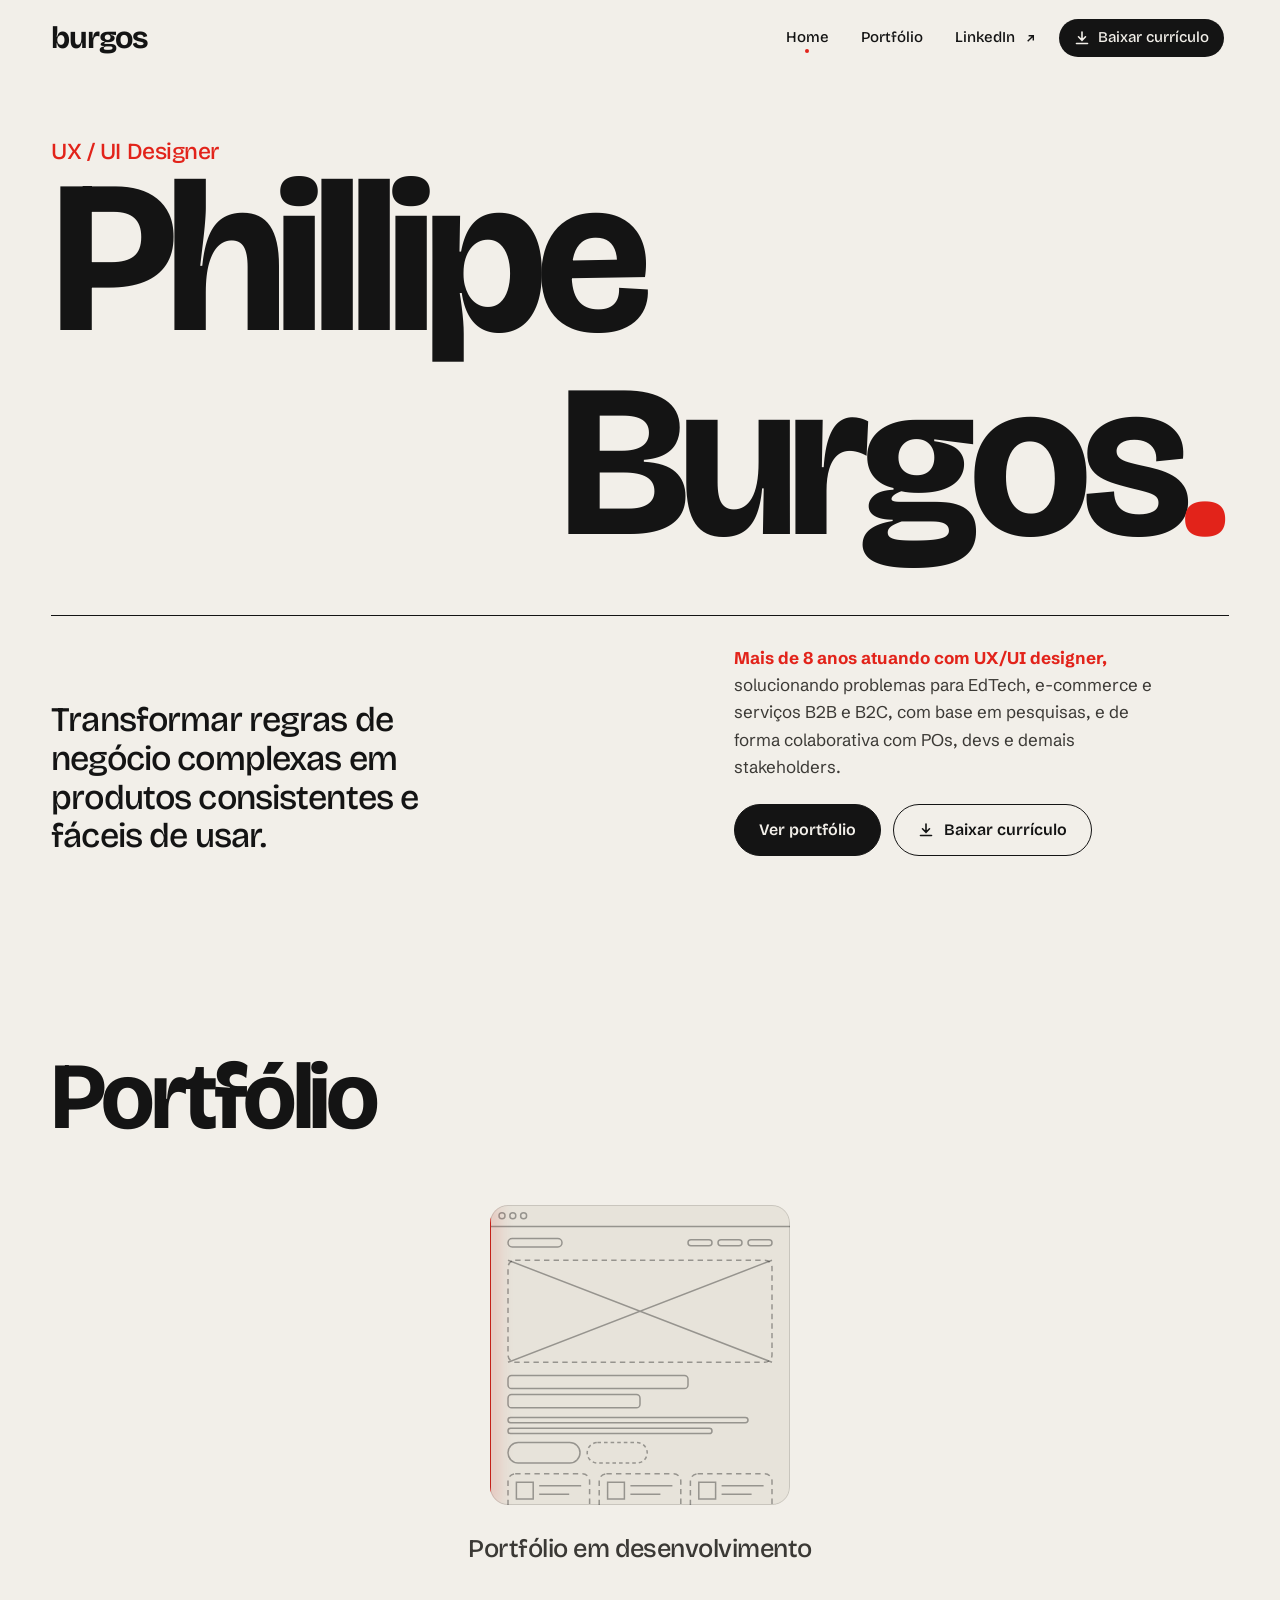
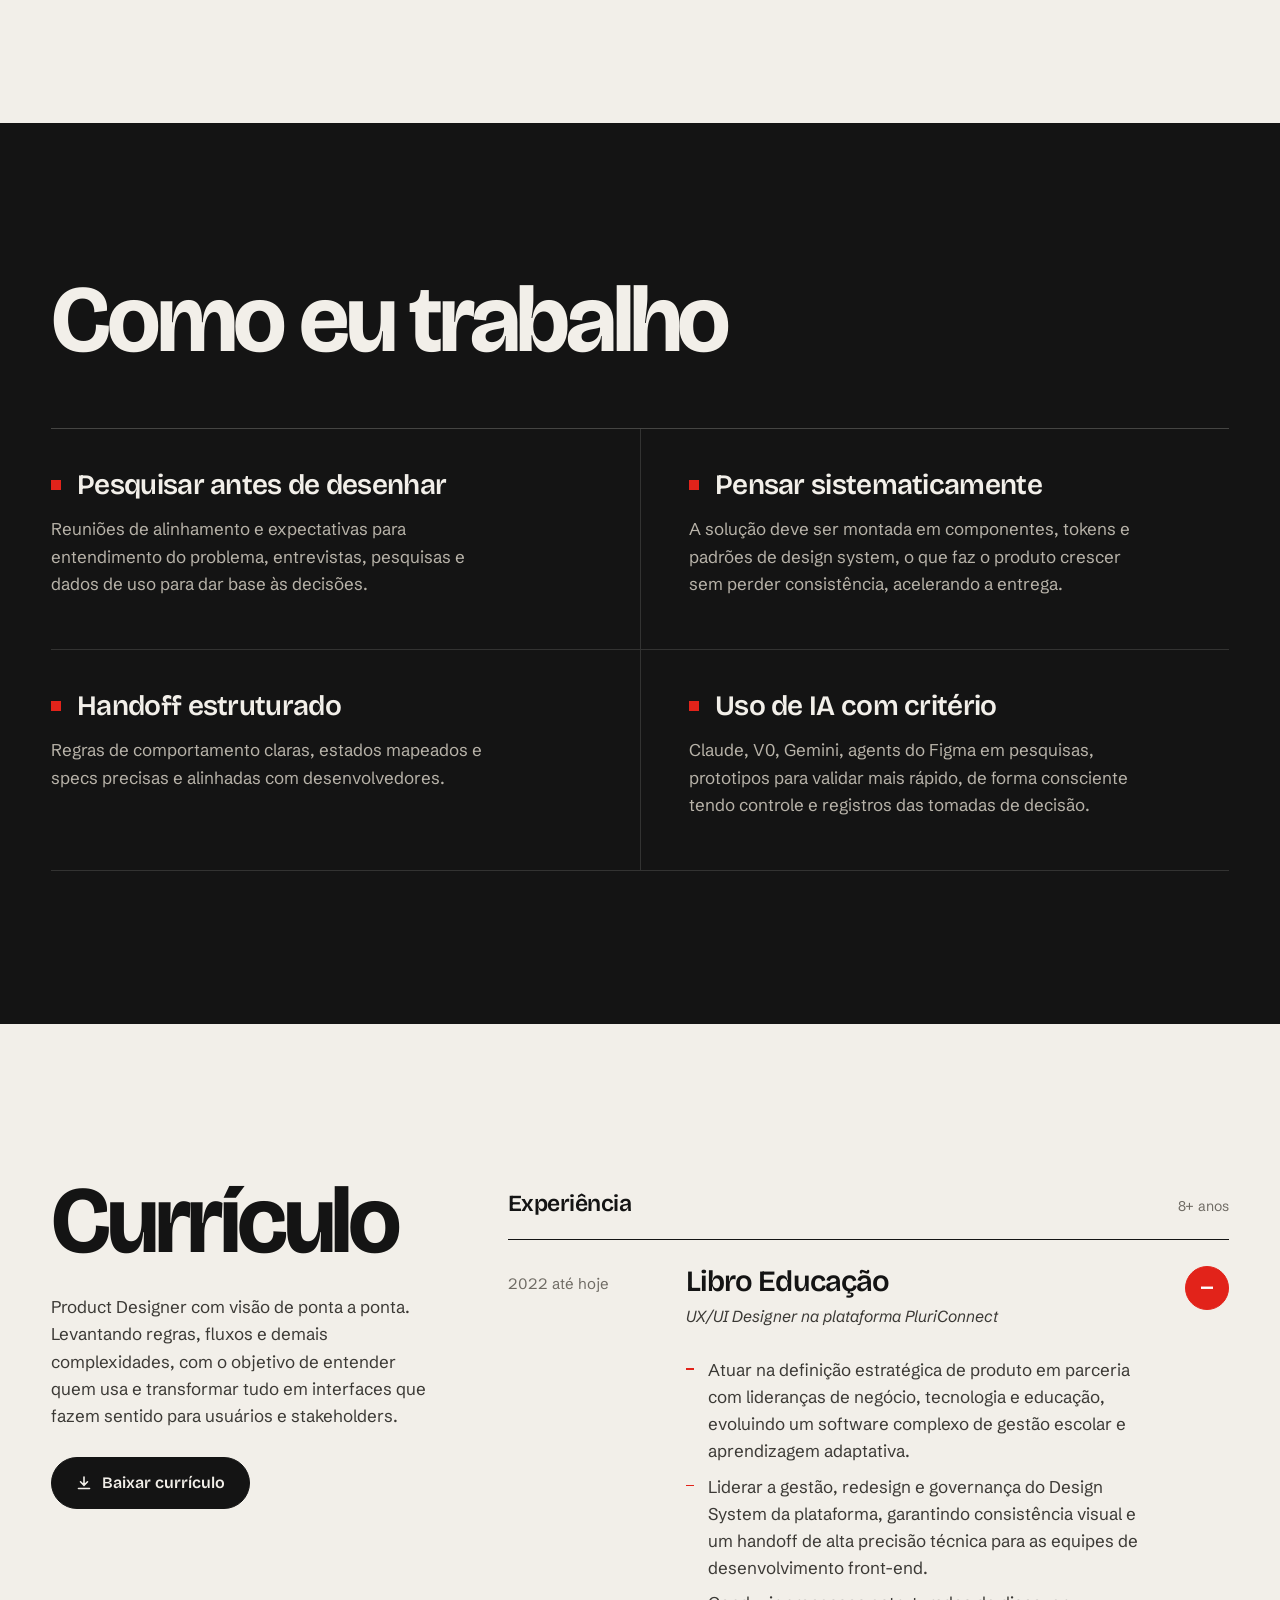
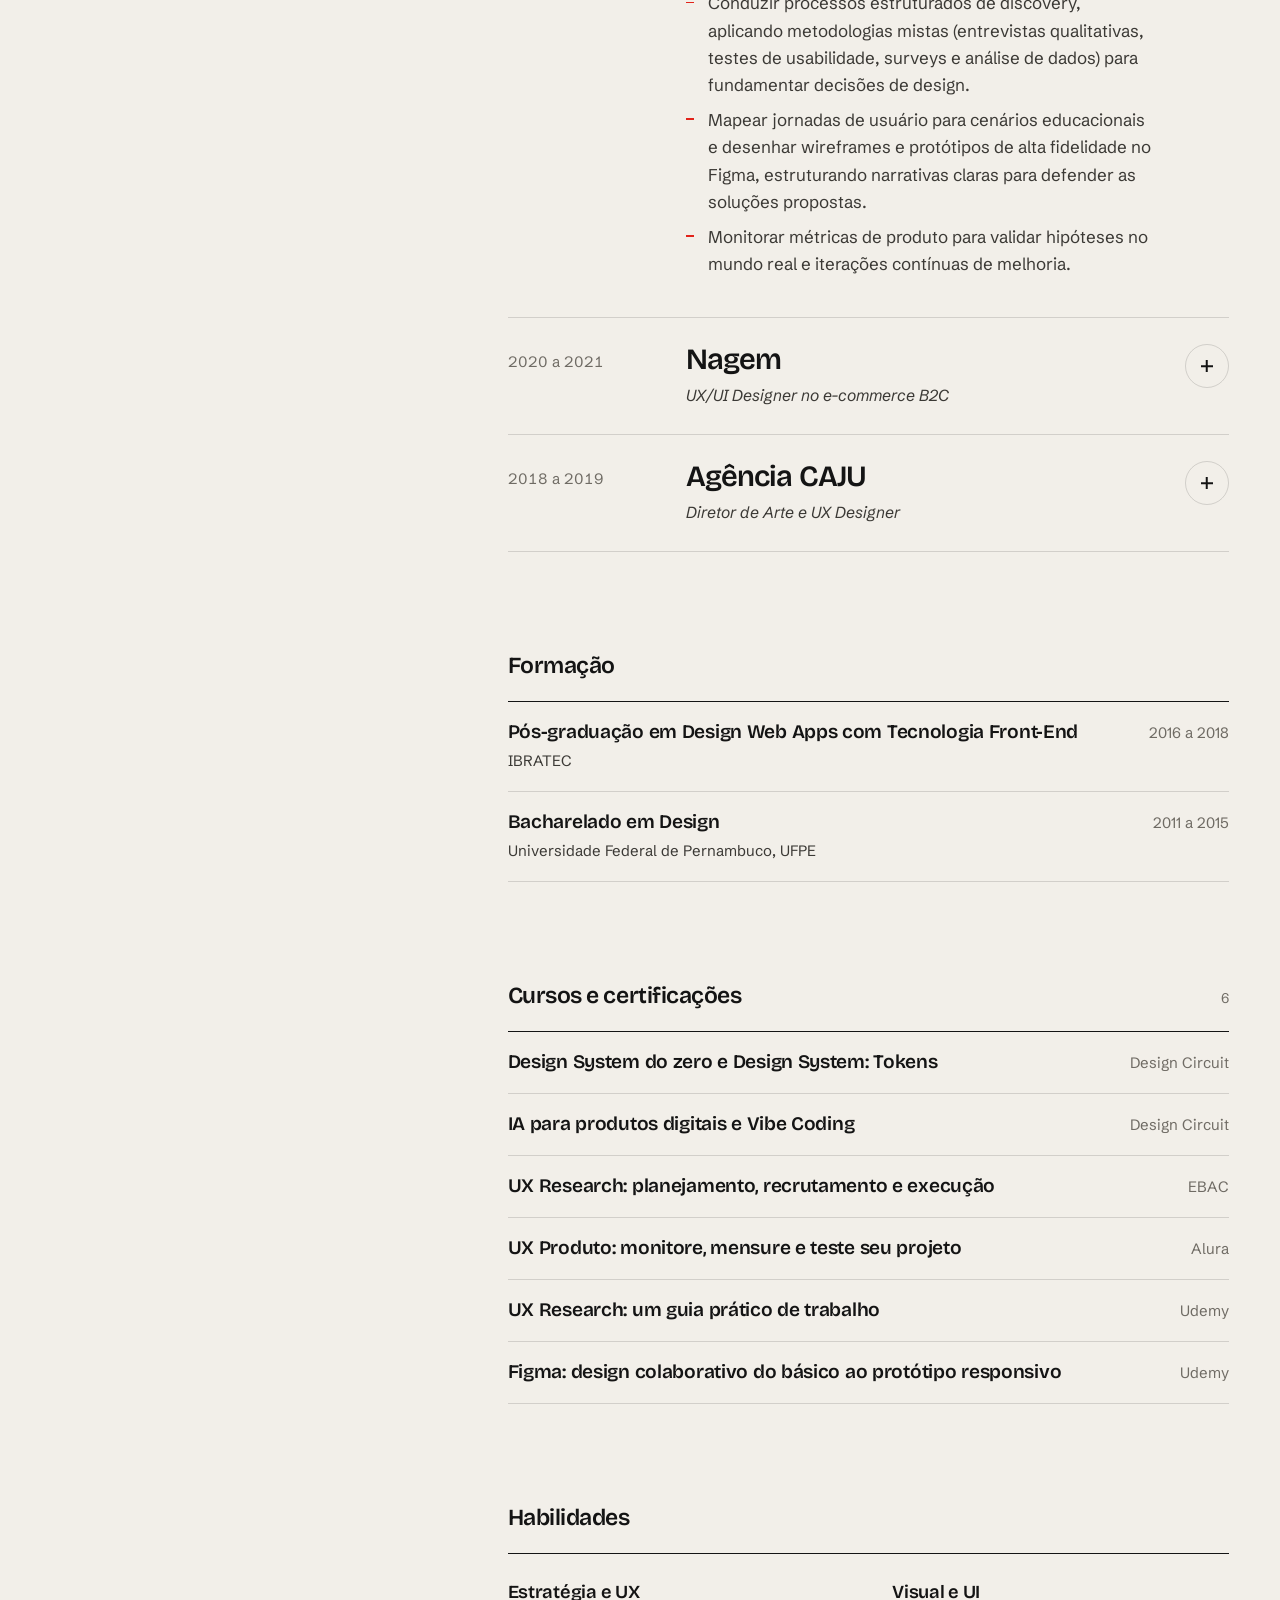
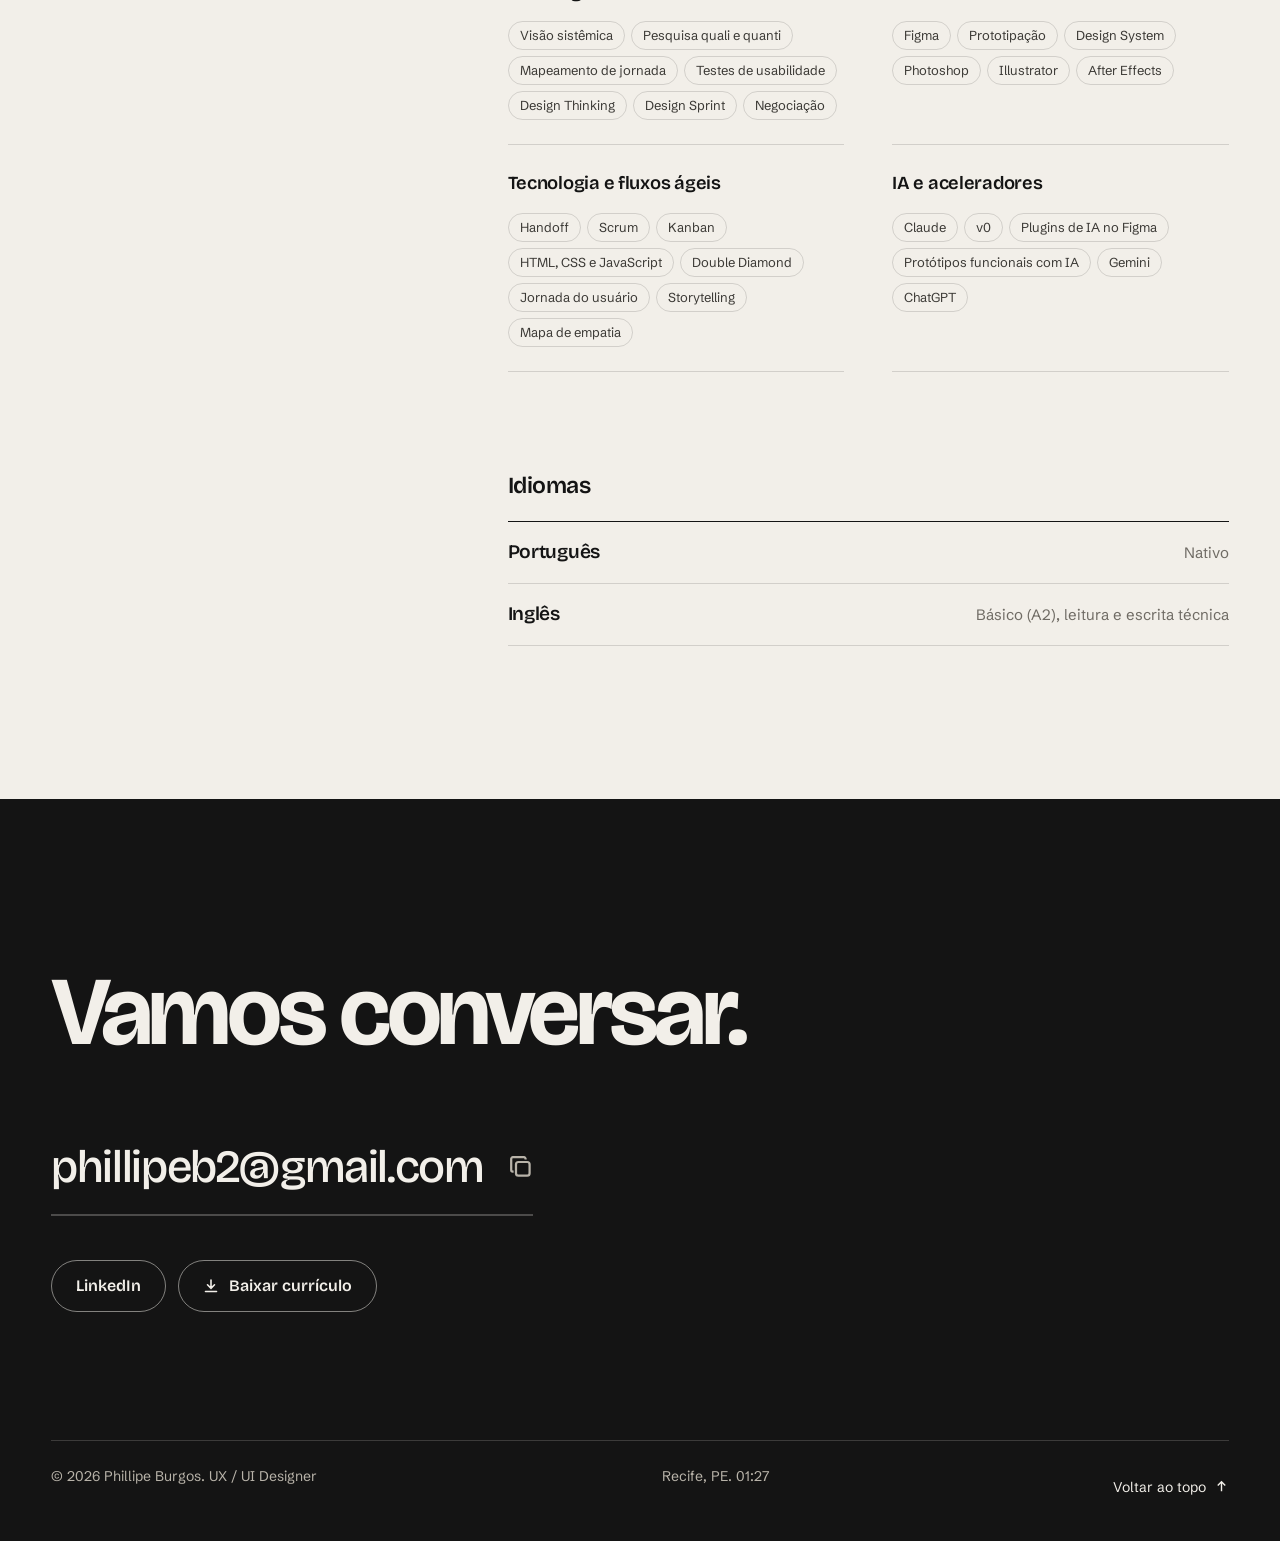
==== index.html @ 8f0089fe "Experiência profissional com os textos do currículo - Substitui os tópicos de Libro, Nagem e Agência" ====
<!doctype html>
<html lang="pt-BR">
<head>
<meta charset="utf-8">
<meta name="viewport" content="width=device-width, initial-scale=1, viewport-fit=cover">
<title>Phillipe Burgos | Product Designer</title>
<meta name="description" content="Phillipe Burgos, Product Designer em Recife. Mais de 8 anos criando produtos digitais para EdTech, e-commerce e serviços B2B e B2C.">
<link rel="canonical" href="https://www.phillipeburgos.com.br/">
<meta property="og:type" content="website">
<meta property="og:url" content="https://www.phillipeburgos.com.br/">
<meta property="og:title" content="Phillipe Burgos | Product Designer">
<meta property="og:description" content="Phillipe Burgos, Product Designer em Recife. Mais de 8 anos criando produtos digitais para EdTech, e-commerce e serviços B2B e B2C.">
<meta name="theme-color" content="#F2EFE9">
<link rel="icon" href="favicon.svg?v=2" type="image/svg+xml">
<link rel="preconnect" href="https://fonts.googleapis.com">
<link rel="preconnect" href="https://fonts.gstatic.com" crossorigin>
<link href="https://fonts.googleapis.com/css2?family=Bricolage+Grotesque:opsz,wght@12..96,200..800&family=Schibsted+Grotesk:ital,wght@0,400..900;1,400..900&display=swap" rel="stylesheet">
<script>(function(){var d=document.documentElement,s=0,t=setTimeout(function(){s=Date.now();d.classList.add("is-slow")},500);addEventListener("load",function(){clearTimeout(t);if(!s)return;setTimeout(function(){d.classList.add("is-ready");setTimeout(function(){d.classList.remove("is-slow","is-ready")},900)},Math.max(0,1200-(Date.now()-s)))})})()</script>
<script>try{if(sessionStorage.getItem("pt")){document.documentElement.classList.add("pt-in");sessionStorage.removeItem("pt")}}catch(e){}</script>
<script defer src="https://cloud.umami.is/script.js" data-website-id="17da07a0-1ce1-4844-8b0f-482c8715d6e3"></script>
<link rel="stylesheet" href="css/style.css?v=32">
</head>
<body>
<div class="loader" aria-hidden="true"><span class="loader-word"><span style="--i:0">b</span><span style="--i:1">u</span><span style="--i:2">r</span><span style="--i:3">g</span><span style="--i:4">o</span><span style="--i:5">s</span></span></div>
<a class="skip" href="#conteudo">Pular para o conteúdo</a>
<div class="progress" aria-hidden="true"></div>
<div class="cursor" aria-hidden="true"></div>
<div class="curtain" aria-hidden="true"></div>
<header class="nav">
  <div class="wrap nav-inner">
    <a class="brand" href="#home" aria-label="Phillipe Burgos, ir para o início">burgos</a>
    <nav class="menu" aria-label="Principal">
      <a href="#home" data-section="home" class="is-active"><span class="roll"><span data-text="Home">Home</span></span><span class="dot"></span></a>
      <a href="#portfolio" data-section="portfolio"><span class="roll"><span data-text="Portfólio">Portfólio</span></span><span class="dot"></span></a>
      <a href="https://www.linkedin.com/in/phillipeburgos" target="_blank" rel="noopener"><span class="roll"><span data-text="LinkedIn">LinkedIn</span></span><svg class="ico" viewBox="0 0 16 16" fill="none" stroke="currentColor" stroke-width="1.5" aria-hidden="true"><path d="M5 11 11 5M6 5h5v5"/></svg></a>
      <a href="curriculo-phillipe-burgos.pdf" class="cv js-cv" download><svg class="dl-ico" viewBox="0 0 16 16" fill="none" stroke="currentColor" stroke-width="1.6" stroke-linecap="round" aria-hidden="true"><g class="arrow"><path d="M8 2v8M4.5 6.8 8 10.3l3.5-3.5"/></g><path class="tray" d="M2.5 13.5h11"/></svg><span class="roll"><span data-text="Baixar currículo">Baixar currículo</span></span></a>
    </nav>
    <button class="menu-toggle" type="button" aria-expanded="false" aria-controls="sheet" aria-label="Abrir menu"><span class="bars" aria-hidden="true"></span></button>
  </div>
</header>
<div class="sheet" id="sheet" aria-hidden="true">
  <nav aria-label="Menu">
    <a href="#home" style="--i:0">Home</a>
    <a href="#portfolio" style="--i:1">Portfólio</a>
    <a href="curriculo-phillipe-burgos.pdf" class="js-cv" download style="--i:2">Baixar currículo<svg class="ico" viewBox="0 0 16 16" fill="none" stroke="currentColor" stroke-width="1.4" aria-hidden="true"><path d="M8 2v9M4.5 7.5 8 11l3.5-3.5M2.5 14h11"/></svg></a>
    <a href="https://www.linkedin.com/in/phillipeburgos" target="_blank" rel="noopener" style="--i:3">LinkedIn<svg class="ico" viewBox="0 0 16 16" fill="none" stroke="currentColor" stroke-width="1.4" aria-hidden="true"><path d="M5 11 11 5M6 5h5v5"/></svg></a>
    <a class="sheet-mail" href="mailto:phillipeb2@gmail.com" style="--i:4">phillipeb2@gmail.com<svg class="ico" viewBox="0 0 16 16" fill="none" stroke="currentColor" stroke-width="1.4" aria-hidden="true"><rect x="2" y="3.5" width="12" height="9" rx="1.5"/><path d="m2.5 4.5 5.5 4.5 5.5-4.5"/></svg></a>
  </nav>
</div><main id="conteudo">
  <section class="hero wrap" id="home">

    <p class="hero-role"><span>UX / UI Designer</span></p>
    <h1 class="hero-name" aria-label="Phillipe Burgos">
      <span class="line" aria-hidden="true"><span class="ch" style="--i:0">P</span><span class="ch" style="--i:1">h</span><span class="ch" style="--i:2">i</span><span class="ch" style="--i:3">l</span><span class="ch" style="--i:4">l</span><span class="ch" style="--i:5">i</span><span class="ch" style="--i:6">p</span><span class="ch" style="--i:7">e</span></span>
      <span class="line" aria-hidden="true"><span class="ch" style="--i:8">B</span><span class="ch" style="--i:9">u</span><span class="ch" style="--i:10">r</span><span class="ch" style="--i:11">g</span><span class="ch" style="--i:12">o</span><span class="ch" style="--i:13">s</span><span class="ch stop" style="--i:14">.</span></span>
    </h1>

    <div class="hero-grid">
      <p class="statement">Transformar regras de negócio complexas em produtos consistentes e fáceis de usar.</p>
      <div class="hero-aside">
        <p><mark class="hl">Mais de 8 anos atuando com UX/UI designer,</mark> solucionando problemas para EdTech, e-commerce e serviços B2B e B2C, com base em pesquisas,  e de forma colaborativa com POs, devs e demais stakeholders.</p>
        <div class="actions">
          <a class="btn btn-primary" href="#portfolio">Ver portfólio</a>
          <a class="btn btn-ghost js-cv" href="curriculo-phillipe-burgos.pdf" download>
            <svg class="dl-ico" viewBox="0 0 16 16" fill="none" stroke="currentColor" stroke-width="1.6" stroke-linecap="round"><g class="arrow"><path d="M8 2v8M4.5 6.8 8 10.3l3.5-3.5"/></g><path class="tray" d="M2.5 13.5h11"/></svg>
            Baixar currículo
          </a>
        </div>
      </div>
    </div>
  </section>

  <section class="section" id="portfolio">
    <div class="wrap">
      <div class="sec-head">
        <h2 class="sec-title">Portfólio<sup hidden>(04)</sup></h2>
      </div>
      <div class="wip">
        <div class="wip-art" aria-hidden="true">
          <svg class="wip-layer" viewBox="0 0 500 500" fill="none" stroke="#141414" stroke-opacity=".38" stroke-width="2.5">
            <rect width="500" height="500" fill="#E7E3DA" stroke="none"/>
            <path d="M0 36h500"/><circle cx="20" cy="18" r="5"/><circle cx="38" cy="18" r="5"/><circle cx="56" cy="18" r="5"/>
            <rect x="30" y="56" width="90" height="14" rx="7"/><rect x="330" y="58" width="40" height="10" rx="5"/><rect x="380" y="58" width="40" height="10" rx="5"/><rect x="430" y="58" width="40" height="10" rx="5"/>
            <rect x="30" y="92" width="440" height="170" rx="12" stroke-dasharray="9 7"/><path d="M30 92l440 170M470 92 30 262"/>
            <rect x="30" y="284" width="300" height="22" rx="6"/><rect x="30" y="316" width="220" height="22" rx="6"/>
            <rect x="30" y="354" width="400" height="9" rx="4.5"/><rect x="30" y="372" width="340" height="9" rx="4.5"/>
            <rect x="30" y="396" width="120" height="34" rx="17"/><rect x="162" y="396" width="100" height="34" rx="17" stroke-dasharray="6 5"/>
            <g stroke-dasharray="9 7"><rect x="30" y="448" width="136" height="80" rx="12"/><rect x="182" y="448" width="136" height="80" rx="12"/><rect x="334" y="448" width="136" height="80" rx="12"/></g>
            <path d="M44 462h28v28H44zM196 462h28v28h-28zM348 462h28v28h-28zM82 468h70M82 482h50M234 468h70M234 482h50M386 468h70M386 482h50"/>
          </svg>
          <div class="wip-hifi">
            <svg class="wip-layer" viewBox="0 0 500 500">
              <rect width="500" height="500" fill="#F2EFE9"/>
              <rect width="500" height="36" fill="#141414"/><circle cx="20" cy="18" r="5" fill="#E2231A"/><circle cx="38" cy="18" r="5" fill="#6F6B64"/><circle cx="56" cy="18" r="5" fill="#6F6B64"/>
              <rect x="30" y="56" width="90" height="14" rx="7" fill="#141414"/><rect x="330" y="58" width="40" height="10" rx="5" fill="#6F6B64" opacity=".5"/><rect x="380" y="58" width="40" height="10" rx="5" fill="#6F6B64" opacity=".5"/><rect x="430" y="58" width="40" height="10" rx="5" fill="#E2231A"/>
              <rect x="30" y="92" width="440" height="170" rx="12" fill="#E2231A"/><circle cx="400" cy="142" r="24" fill="#F2EFE9" opacity=".9"/><path d="M30 238l85-70 60 48 58-42 237 96v2a12 12 0 0 1-12 12H42a12 12 0 0 1-12-12z" fill="#141414" opacity=".3"/>
              <rect x="30" y="284" width="300" height="22" rx="6" fill="#141414"/><rect x="30" y="316" width="220" height="22" rx="6" fill="#141414"/>
              <rect x="30" y="354" width="400" height="9" rx="4.5" fill="#6F6B64" opacity=".45"/><rect x="30" y="372" width="340" height="9" rx="4.5" fill="#6F6B64" opacity=".45"/>
              <rect x="30" y="396" width="120" height="34" rx="17" fill="#141414"/><rect x="163.25" y="397.25" width="97.5" height="31.5" rx="15.75" fill="none" stroke="#141414" stroke-width="2.5"/>
              <g fill="#E7E3DA"><rect x="30" y="448" width="136" height="80" rx="12"/><rect x="182" y="448" width="136" height="80" rx="12"/><rect x="334" y="448" width="136" height="80" rx="12"/></g>
              <rect x="44" y="462" width="28" height="28" rx="8" fill="#E2231A"/><rect x="196" y="462" width="28" height="28" rx="14" fill="#141414"/><rect x="348" y="462" width="28" height="28" rx="8" fill="#6F6B64"/>
              <g fill="#3B3935"><rect x="82" y="465" width="70" height="6" rx="3"/><rect x="234" y="465" width="70" height="6" rx="3"/><rect x="386" y="465" width="70" height="6" rx="3"/></g>
              <g fill="#6F6B64" opacity=".45"><rect x="82" y="479" width="50" height="6" rx="3"/><rect x="234" y="479" width="50" height="6" rx="3"/><rect x="386" y="479" width="50" height="6" rx="3"/></g>
            </svg>
          </div>
          <span class="wip-scan"></span>
        </div>
        <p class="wip-text">Portfólio em desenvolvimento</p>
      </div>
      <ul class="projects" id="projects" hidden>
        <li class="project">
          <a href="projetos/design-system-pluriconnect.html">
            <span class="p-thumb" aria-hidden="true"><img src="assets/img/projetos/design-system-pluriconnect/capa.jpg" alt="" loading="lazy" decoding="async"></span>
            <span class="p-bg" aria-hidden="true"><img src="assets/img/projetos/design-system-pluriconnect/capa.jpg" alt="" loading="lazy" decoding="async"></span>
            <span class="p-client">Libro Educação</span>
            <span class="p-main"><span class="p-title">Design System PluriConnect</span><span class="p-desc">Redesign e governança do sistema que dá consistência visual e técnica a toda a plataforma.</span></span>
            <span class="p-meta"><span class="p-tags"><span class="tag">Design System</span><span class="tag">Tokens</span><span class="tag">Handoff</span></span></span>
            <span class="p-go" aria-hidden="true"><svg class="ico" viewBox="0 0 16 16" fill="none" stroke="currentColor" stroke-width="1.5" aria-hidden="true"><path d="M3 8h10M9 4l4 4-4 4"/></svg></span>
          </a>
        </li>
        <li class="project">
          <a href="projetos/gestao-escolar-pluriconnect.html">
            <span class="p-thumb" aria-hidden="true"><img src="assets/img/projetos/gestao-escolar-pluriconnect/capa.svg" alt="" loading="lazy" decoding="async"></span>
            <span class="p-bg" aria-hidden="true"><img src="assets/img/projetos/gestao-escolar-pluriconnect/capa.svg" alt="" loading="lazy" decoding="async"></span>
            <span class="p-client">Libro Educação</span>
            <span class="p-main"><span class="p-title">Gestão escolar PluriConnect</span><span class="p-desc">Regras de gestão escolar e aprendizagem adaptativa traduzidas em jornadas simples para gestores e professores.</span></span>
            <span class="p-meta"><span class="p-tags"><span class="tag">Discovery</span><span class="tag">B2B</span><span class="tag">Jornadas</span></span></span>
            <span class="p-go" aria-hidden="true"><svg class="ico" viewBox="0 0 16 16" fill="none" stroke="currentColor" stroke-width="1.5" aria-hidden="true"><path d="M3 8h10M9 4l4 4-4 4"/></svg></span>
          </a>
        </li>
        <li class="project">
          <a href="projetos/maratona-enem.html">
            <span class="p-thumb" aria-hidden="true"><img src="assets/img/projetos/maratona-enem/capa.svg" alt="" loading="lazy" decoding="async"></span>
            <span class="p-bg" aria-hidden="true"><img src="assets/img/projetos/maratona-enem/capa.svg" alt="" loading="lazy" decoding="async"></span>
            <span class="p-client">Libro Educação</span>
            <span class="p-main"><span class="p-title">Maratona ENEM</span><span class="p-desc">Experiência de estudo e avaliação para estudantes que estão se preparando para o ENEM.</span></span>
            <span class="p-meta"><span class="p-tags"><span class="tag">EdTech</span><span class="tag">Mobile</span><span class="tag">Testes de usabilidade</span></span></span>
            <span class="p-go" aria-hidden="true"><svg class="ico" viewBox="0 0 16 16" fill="none" stroke="currentColor" stroke-width="1.5" aria-hidden="true"><path d="M3 8h10M9 4l4 4-4 4"/></svg></span>
          </a>
        </li>
        <li class="project">
          <a href="projetos/ecommerce-nagem.html">
            <span class="p-thumb" aria-hidden="true"><img src="assets/img/projetos/ecommerce-nagem/capa.svg" alt="" loading="lazy" decoding="async"></span>
            <span class="p-bg" aria-hidden="true"><img src="assets/img/projetos/ecommerce-nagem/capa.svg" alt="" loading="lazy" decoding="async"></span>
            <span class="p-client">Nagem</span>
            <span class="p-main"><span class="p-title">E-commerce Nagem</span><span class="p-desc">Jornada de compra B2C redesenhada com foco em conversão, do catálogo ao checkout.</span></span>
            <span class="p-meta"><span class="p-tags"><span class="tag">E-commerce</span><span class="tag">Conversão</span><span class="tag">Componentes</span></span></span>
            <span class="p-go" aria-hidden="true"><svg class="ico" viewBox="0 0 16 16" fill="none" stroke="currentColor" stroke-width="1.5" aria-hidden="true"><path d="M3 8h10M9 4l4 4-4 4"/></svg></span>
          </a>
        </li>
      </ul>
    </div>
  </section>

  <section class="section on-dark" id="como-trabalho">
    <div class="wrap">
      <div class="sec-head">
        <h2 class="sec-title">Como eu trabalho</h2>
      </div>
      <div class="principles">
        <article class="principle">
          <h3>Pesquisar antes de desenhar</h3>
          <p>Reuniões de alinhamento e expectativas para entendimento do problema, entrevistas, pesquisas e dados de uso para dar base às decisões.</p>
        </article>
        <article class="principle">
          <h3>Pensar sistematicamente</h3>
          <p> A solução deve ser montada em componentes, tokens e padrões de design system, o que faz o produto crescer sem perder consistência, acelerando a entrega.</p>
        </article>
        <article class="principle">
          <h3>Handoff estruturado</h3>
          <p>Regras de comportamento claras, estados mapeados e specs precisas e alinhadas com desenvolvedores.</p>
        </article>
        <article class="principle">
          <h3>Uso de IA com critério</h3>
          <p> Claude, V0, Gemini, agents do Figma em pesquisas, prototipos para validar mais rápido, de forma consciente tendo controle e registros das tomadas de decisão.</p>
        </article>
      </div>
    </div>
  </section>

  <section class="section" id="curriculo">
    <div class="wrap cv">
      <aside class="cv-side">
        <h2 class="sec-title">Currículo</h2>
        <p>Product Designer com visão de ponta a ponta. Levantando regras, fluxos e demais complexidades, com o objetivo de entender quem usa e transformar tudo em interfaces que fazem sentido para usuários e stakeholders.</p>
        <a class="btn btn-primary js-cv" href="curriculo-phillipe-burgos.pdf" download>
          <svg class="dl-ico" viewBox="0 0 16 16" fill="none" stroke="currentColor" stroke-width="1.6" stroke-linecap="round"><g class="arrow"><path d="M8 2v8M4.5 6.8 8 10.3l3.5-3.5"/></g><path class="tray" d="M2.5 13.5h11"/></svg>
          Baixar currículo
        </a>
      </aside>

      <div class="cv-main">
        <div class="block">
          <h3 class="block-title">Experiência <small>8+ anos</small></h3>

          <div class="job is-open">
            <button class="job-head" aria-expanded="true" aria-controls="job-1">
              <span class="job-when">2022 até hoje</span>
              <span><span class="job-co">Libro Educação</span><span class="job-role">UX/UI Designer na plataforma PluriConnect</span></span>
              <span class="plus" aria-hidden="true"></span>
            </button>
            <div class="job-body" id="job-1"><div><div class="job-inner">
              <ul>
                <li>Atuar na definição estratégica de produto em parceria com lideranças de negócio, tecnologia e educação, evoluindo um software complexo de gestão escolar e aprendizagem adaptativa.</li>
                <li>Liderar a gestão, redesign e governança do Design System da plataforma, garantindo consistência visual e um handoff de alta precisão técnica para as equipes de desenvolvimento front-end.</li>
                <li>Conduzir processos estruturados de discovery, aplicando metodologias mistas (entrevistas qualitativas, testes de usabilidade, surveys e análise de dados) para fundamentar decisões de design.</li>
                <li>Mapear jornadas de usuário para cenários educacionais e desenhar wireframes e protótipos de alta fidelidade no Figma, estruturando narrativas claras para defender as soluções propostas.</li>
                <li>Monitorar métricas de produto para validar hipóteses no mundo real e iterações contínuas de melhoria.</li>
              </ul>
            </div></div></div>
          </div>

          <div class="job">
            <button class="job-head" aria-expanded="false" aria-controls="job-2">
              <span class="job-when">2020 a 2021</span>
              <span><span class="job-co">Nagem</span><span class="job-role">UX/UI Designer no e-commerce B2C</span></span>
              <span class="plus" aria-hidden="true"></span>
            </button>
            <div class="job-body" id="job-2"><div><div class="job-inner">
              <ul>
                <li>Projetar jornadas de compra focadas em conversão e interfaces para sistemas internos, equilibrando as necessidades dos usuários B2C com os objetivos de vendas e marketing.</li>
                <li>Desenvolver e documentar a biblioteca de componentes do Design System, estabelecendo padrões para a identidade digital e escalabilidade técnica da marca.</li>
                <li>Conduzir análises competitivas (benchmarking) e dinâmicas de ideação em sprints ágeis, facilitando o alinhamento de propostas de valor junto à diretoria e fornecedores.</li>
              </ul>
            </div></div></div>
          </div>

          <div class="job">
            <button class="job-head" aria-expanded="false" aria-controls="job-3">
              <span class="job-when">2018 a 2019</span>
              <span><span class="job-co">Agência CAJU</span><span class="job-role">Diretor de Arte e UX Designer</span></span>
              <span class="plus" aria-hidden="true"></span>
            </button>
            <div class="job-body" id="job-3"><div><div class="job-inner">
              <ul>
                <li>Desenvolver sites e aplicativos mobile focados na conversão e retenção para múltiplos clientes de segmentos variados.</li>
                <li>Criar peças digitais e produzir animações em motion graphics para campanhas de mídia paga e conteúdo em redes sociais.</li>
              </ul>
            </div></div></div>
          </div>
        </div>

        <div class="block">
          <h3 class="block-title">Formação</h3>
          <ul class="rows">
            <li><strong>Pós-graduação em Design Web Apps com Tecnologia Front-End</strong><span>2016 a 2018</span><em>IBRATEC</em></li>
            <li><strong>Bacharelado em Design</strong><span>2011 a 2015</span><em>Universidade Federal de Pernambuco, UFPE</em></li>
          </ul>
        </div>

        <div class="block">
          <h3 class="block-title">Cursos e certificações <small>6</small></h3>
          <ul class="rows">
            <li><strong>Design System do zero e Design System: Tokens</strong><span>Design Circuit</span></li>
            <li><strong>IA para produtos digitais e Vibe Coding</strong><span>Design Circuit</span></li>
            <li><strong>UX Research: planejamento, recrutamento e execução</strong><span>EBAC</span></li>
            <li><strong>UX Produto: monitore, mensure e teste seu projeto</strong><span>Alura</span></li>
            <li><strong>UX Research: um guia prático de trabalho</strong><span>Udemy</span></li>
            <li><strong>Figma: design colaborativo do básico ao protótipo responsivo</strong><span>Udemy</span></li>
          </ul>
        </div>

        <div class="block">
          <h3 class="block-title">Habilidades</h3>
          <div class="skills">
            <div class="skill"><h4>Estratégia e UX</h4><ul>
              <li class="tag">Visão sistêmica</li><li class="tag">Pesquisa quali e quanti</li><li class="tag">Mapeamento de jornada</li><li class="tag">Testes de usabilidade</li><li class="tag">Design Thinking</li><li class="tag">Design Sprint</li><li class="tag">Negociação</li></ul></div>
            <div class="skill"><h4>Visual e UI</h4><ul>
              <li class="tag">Figma</li><li class="tag">Prototipação</li><li class="tag">Design System</li><li class="tag">Photoshop</li><li class="tag">Illustrator</li><li class="tag">After Effects</li></ul></div>
            <div class="skill"><h4>Tecnologia e fluxos ágeis</h4><ul>
              <li class="tag">Handoff</li><li class="tag">Scrum</li><li class="tag">Kanban</li><li class="tag">HTML, CSS e JavaScript</li><li class="tag">Double Diamond</li><li class="tag">Jornada do usuário</li><li class="tag">Storytelling</li><li class="tag">Mapa de empatia</li></ul></div>
            <div class="skill"><h4>IA e aceleradores</h4><ul>
              <li class="tag">Claude</li><li class="tag">v0</li><li class="tag">Plugins de IA no Figma</li><li class="tag">Protótipos funcionais com IA</li><li class="tag">Gemini</li><li class="tag">ChatGPT</li></ul></div>
          </div>
        </div>

        <div class="block">
          <h3 class="block-title">Idiomas</h3>
          <ul class="rows">
            <li><strong>Português</strong><span>Nativo</span></li>
            <li><strong>Inglês</strong><span>Básico (A2), leitura e escrita técnica</span></li>
          </ul>
        </div>
      </div>
    </div>
  </section>

</main>

<footer class="contact on-dark" id="contato">
  <div class="wrap">
    <h2>Vamos conversar.</h2>
    <button class="mail" type="button" data-email="phillipeb2@gmail.com" aria-label="Copiar e-mail phillipeb2@gmail.com">
      <span class="mail-text">phillipeb2@gmail.com</span>
      <span class="mail-state" aria-hidden="true">
        <svg class="ico" viewBox="0 0 16 16" fill="none" stroke="currentColor" stroke-width="1.4" aria-hidden="true"><rect x="5" y="5" width="8.5" height="8.5" rx="1.5"/><path d="M11 3.5V3a1 1 0 0 0-1-1H3a1 1 0 0 0-1 1v7a1 1 0 0 0 1 1h.5"/></svg>
      </span>
    </button>
    <div class="contact-links">
      <a class="btn btn-ghost" href="https://www.linkedin.com/in/phillipeburgos" target="_blank" rel="noopener">LinkedIn</a>
      <a class="btn btn-ghost js-cv" href="curriculo-phillipe-burgos.pdf" download><svg class="dl-ico" viewBox="0 0 16 16" fill="none" stroke="currentColor" stroke-width="1.6" stroke-linecap="round" aria-hidden="true"><g class="arrow"><path d="M8 2v8M4.5 6.8 8 10.3l3.5-3.5"/></g><path class="tray" d="M2.5 13.5h11"/></svg>Baixar currículo</a>
    </div>
    <div class="foot">
      <span>© <span class="year">2026</span> Phillipe Burgos. UX / UI Designer</span>
      <span>Recife, PE. <span class="clock"></span></span>
      <button type="button" class="to-top">Voltar ao topo <svg class="ico" viewBox="0 0 16 16" fill="none" stroke="currentColor" stroke-width="1.5" aria-hidden="true"><path d="M8 13V3M4 7l4-4 4 4"/></svg></button>
    </div>
  </div>
</footer>
<div class="toast" role="status" aria-live="polite"><i><svg viewBox="0 0 10 10" fill="none" stroke="#fff" stroke-width="1.8" aria-hidden="true"><path d="M2 5.2 4.2 7.3 8 3"/></svg></i><span>E-mail copiado</span></div><script src="js/main.js?v=11" defer></script>
<script src="js/home.js" defer></script>
</body>
</html>
---- css/style.css ----
/* =========================================================
   phillipeburgos.com.br
   1. Base e componentes compartilhados
   2. Home
   3. Páginas de projeto
   Cores e fontes ficam nas variáveis do :root, logo abaixo.
   ========================================================= */

/* ---------- 1. Base e componentes ---------- */
:root{
  --bg:#F2EFE9;--bg-2:#E7E3DA;--ink:#141414;--ink-2:#3B3935;--muted:#6F6B64;--line:rgba(20,20,20,.14);
  --red:#E2231A;--on-dark:#F2EFE9;--on-dark-2:#B8B3A9;
  --display:"Bricolage Grotesque","Helvetica Neue",Arial,sans-serif;
  --text:"Schibsted Grotesk","Helvetica Neue",Arial,sans-serif;
  --pad:clamp(20px,4vw,56px);--max:1440px;
  --radius:clamp(12px,1.4vw,20px); /* arredondamento padrão de todas as imagens */
  --ease:cubic-bezier(.22,1,.36,1);
  color-scheme:light;
}
*{box-sizing:border-box;margin:0;padding:0}
[hidden]{display:none!important}
html{scroll-behavior:smooth;scroll-padding-top:96px;-webkit-text-size-adjust:100%;text-size-adjust:100%}
body{background:var(--bg);color:var(--ink);font-family:var(--text);font-size:17px;line-height:1.6;-webkit-font-smoothing:antialiased;overflow-x:hidden;-webkit-tap-highlight-color:transparent}
::selection{background:var(--red);color:#fff}
a{color:inherit;text-decoration:none}
button{font:inherit;color:inherit;background:none;border:0;cursor:pointer;text-align:left}
ul,ol{list-style:none}
img,svg{display:block;max-width:100%}
img{border-radius:var(--radius)}
.p-thumb img,.p-bg img,.case-cover img,.gallery img,.pn-bg img{width:100%;height:100%;object-fit:cover}
:focus-visible{outline:2px solid var(--red);outline-offset:4px;border-radius:6px}
.wrap{max-width:var(--max);margin:0 auto;padding-left:max(var(--pad),env(safe-area-inset-left,0px));padding-right:max(var(--pad),env(safe-area-inset-right,0px))}
.skip{position:fixed;left:16px;top:-80px;z-index:500;background:var(--ink);color:var(--bg);padding:12px 18px;border-radius:999px;font-family:var(--display);font-weight:600;transition:top .3s var(--ease)}
.skip:focus{top:16px}

.progress{position:fixed;top:0;left:0;right:0;height:2px;background:var(--red);transform-origin:0 50%;transform:scaleX(0);z-index:200}

.roll{display:inline-block;overflow:hidden;height:1.3em;line-height:1.3;vertical-align:top}
.roll>span{display:block;transition:transform .5s var(--ease)}
.roll>span::after{content:attr(data-text);display:block}
a:hover .roll>span,a:focus-visible .roll>span{transform:translateY(-50%)}

/* Navegação */
.nav{position:fixed;top:0;left:0;right:0;z-index:100;padding:calc(14px + env(safe-area-inset-top,0px)) 0 14px;transition:transform .6s var(--ease)}
.nav::before{content:"";position:absolute;inset:0;z-index:-1;background:rgba(242,239,233,.72);-webkit-backdrop-filter:saturate(180%) blur(12px);backdrop-filter:saturate(180%) blur(12px);border-bottom:1px solid var(--line);opacity:0;transition:opacity .4s var(--ease)}
.nav.is-scrolled::before{opacity:1}
.nav.sheet-open::before{opacity:0}
.nav.is-hidden{transform:translateY(-160%)}
.nav-inner{display:flex;align-items:center;justify-content:space-between;gap:12px}
.brand{font-family:var(--display);font-weight:700;font-size:clamp(26px,2.4vw,32px);letter-spacing:-.04em;line-height:1;display:inline-flex;align-items:center;min-height:48px;white-space:nowrap;transition:color .5s}
.nav.sheet-open .brand,.nav.sheet-open .menu-toggle{color:var(--on-dark)}
.menu{display:flex;align-items:center;gap:2px;padding:5px}
.menu a{font-family:var(--display);font-weight:500;font-size:15px;padding:0 15px;min-height:38px;border-radius:999px;position:relative;display:inline-flex;align-items:center;gap:8px;transition:background .3s var(--ease),color .3s}
.menu a:hover{background:var(--bg-2)}
.menu a .dot{position:absolute;left:50%;bottom:4px;width:4px;height:4px;border-radius:50%;background:var(--red);transform:translateX(-50%) scale(0);transition:transform .4s var(--ease)}
.menu a.is-active .dot{transform:translateX(-50%) scale(1)}
.menu a.cv{background:var(--ink);color:var(--bg);margin-left:4px}
.menu a.cv:hover{background:var(--red)}
.ico{width:15px;height:15px;flex:none}
.menu-toggle{display:none;width:48px;height:48px;padding:0;margin-right:-15px;align-items:center;justify-content:center;transition:color .5s}
.menu-toggle .bars{width:18px;height:12px;position:relative;background:linear-gradient(currentColor,currentColor) 0 50%/100% 1.6px no-repeat;transition:background-size .3s var(--ease)}
.menu-toggle .bars::before,.menu-toggle .bars::after{content:"";position:absolute;left:0;right:0;height:1.6px;background:currentColor;transition:transform .45s var(--ease),top .45s var(--ease)}
.menu-toggle .bars::before{top:0}.menu-toggle .bars::after{top:calc(100% - 1.6px)}
.menu-toggle[aria-expanded="true"] .bars{background-size:0 1.6px}
.menu-toggle[aria-expanded="true"] .bars::before{top:calc(50% - .8px);transform:rotate(45deg)}
.menu-toggle[aria-expanded="true"] .bars::after{top:calc(50% - .8px);transform:rotate(-45deg)}

.sheet{position:fixed;inset:0;z-index:95;background:var(--ink);color:var(--on-dark);padding:calc(100px + env(safe-area-inset-top,0px)) var(--pad) calc(32px + env(safe-area-inset-bottom,0px));display:flex;flex-direction:column;justify-content:space-between;gap:32px;overflow-y:auto;overscroll-behavior:contain;clip-path:inset(0 0 100% 0);transition:clip-path .7s var(--ease),visibility 0s .7s;visibility:hidden}
.sheet.is-open{clip-path:inset(0 0 0 0);visibility:visible;transition:clip-path .7s var(--ease),visibility 0s}
.sheet nav a{display:flex;align-items:center;justify-content:space-between;gap:16px;font-family:var(--display);font-weight:600;font-size:clamp(2.1rem,10vw,3.6rem);letter-spacing:-.035em;line-height:1.1;padding:14px 0;border-bottom:1px solid rgba(242,239,233,.16);opacity:0;transform:translateY(24px);transition:opacity .5s,transform .7s var(--ease)}
.sheet.is-open nav a{opacity:1;transform:none;transition-delay:calc(.15s + var(--i)*.06s)}
.sheet nav a .ico{width:26px;height:26px;color:var(--red)}
.sheet nav a.sheet-mail{font-size:clamp(1.25rem,6vw,2rem);letter-spacing:-.02em;overflow-wrap:anywhere}

/* Botões */
.btn{font-family:var(--display);font-weight:600;font-size:16px;display:inline-flex;align-items:center;justify-content:center;gap:10px;padding:0 24px;min-height:52px;border-radius:999px;border:1px solid var(--ink);position:relative;overflow:hidden;isolation:isolate;transition:color .45s var(--ease),border-color .45s var(--ease);white-space:nowrap}
.btn::before{content:"";position:absolute;left:-5%;right:-5%;top:0;height:100%;border-radius:50% 50% 0 0 / 30% 30% 0 0;transform:translateY(105%);transition:transform .55s var(--ease),border-radius .55s var(--ease);z-index:-1}
.btn:hover::before,.btn:focus-visible::before{transform:translateY(0);border-radius:0}
.btn-primary{background:var(--ink);color:var(--bg)}
.btn-primary::before{background:var(--red)}
.btn-primary:hover{border-color:var(--red)}
.btn-ghost::before{background:var(--ink)}
.btn-ghost:hover,.btn-ghost:focus-visible{color:var(--bg)}
.on-dark .btn-ghost{border-color:rgba(242,239,233,.5);color:var(--on-dark)}
.on-dark .btn-ghost::before{background:var(--on-dark)}
.on-dark .btn-ghost:hover,.on-dark .btn-ghost:focus-visible{color:var(--ink)}

.dl-ico{width:16px;height:16px;overflow:visible}
.is-pulled .dl-ico .arrow{animation:drop .9s var(--ease)}
@keyframes drop{0%{transform:none;opacity:1}40%{transform:translateY(9px);opacity:0}41%{transform:translateY(-9px);opacity:0}100%{transform:none;opacity:1}}
.dl-ico .tray{transform-origin:50% 50%;transform-box:fill-box}
.is-pulled .dl-ico .tray{animation:tray .9s var(--ease)}
@keyframes tray{35%{transform:scaleX(1)}50%{transform:scaleX(1.25)}70%{transform:scaleX(1)}}

.section{padding:clamp(80px,12vw,168px) 0}
.sec-head{display:flex;justify-content:space-between;align-items:end;gap:20px 48px;margin-bottom:clamp(32px,5vw,64px);flex-wrap:wrap}
.sec-title{font-family:var(--display);font-weight:700;font-size:clamp(2.75rem,7.4vw,6.6rem);letter-spacing:-.045em;line-height:.92}
.sec-title sup{font-family:var(--text);font-size:clamp(14px,1.3vw,18px);font-weight:500;color:var(--red);vertical-align:top;margin-left:.4em;letter-spacing:0;position:relative;top:.5em}
.sec-lead{max-width:40ch;color:var(--ink-2)}
.on-dark{background:var(--ink);color:var(--on-dark)}
.on-dark .sec-lead{color:var(--on-dark-2)}
.tag{font-size:13px;line-height:1;padding:7px 11px;border-radius:999px;border:1px solid var(--line);color:var(--ink-2)}

/* Contato */
.contact{padding:clamp(88px,13vw,176px) 0 32px;padding-bottom:calc(32px + env(safe-area-inset-bottom,0px))}
.contact h2{font-family:var(--display);font-weight:700;font-size:clamp(2.5rem,7.6vw,7rem);letter-spacing:-.045em;line-height:.95;max-width:14ch;margin-bottom:clamp(36px,6vw,72px)}
.mail{display:inline-flex;align-items:center;flex-wrap:wrap;gap:12px clamp(14px,2vw,24px);font-family:var(--display);font-weight:500;font-size:clamp(1.35rem,3.6vw,3rem);letter-spacing:-.03em;padding-bottom:12px;position:relative;max-width:100%}
.mail::after{content:"";position:absolute;left:0;right:0;bottom:0;height:2px;background:rgba(242,239,233,.25)}
.mail::before{content:"";position:absolute;left:0;right:0;bottom:0;height:2px;background:var(--red);transform:scaleX(0);transform-origin:0 50%;transition:transform .7s var(--ease);z-index:1}
.mail:hover::before,.mail:focus-visible::before{transform:scaleX(1)}
.mail-text{overflow-wrap:anywhere}
.mail-state{display:inline-flex;align-items:center;color:var(--on-dark-2);transition:color .3s}
.mail-state .ico{width:clamp(18px,2vw,26px);height:clamp(18px,2vw,26px)}
.mail:hover .mail-state,.mail:focus-visible .mail-state{color:var(--on-dark)}
.mail.is-copied .mail-state{color:var(--red)}
.contact-links{display:flex;flex-wrap:wrap;gap:12px;margin-top:44px}
.foot{margin-top:clamp(72px,10vw,140px);padding-top:24px;border-top:1px solid rgba(242,239,233,.18);display:flex;justify-content:space-between;flex-wrap:wrap;gap:12px 32px;font-size:14px;color:var(--on-dark-2)}
.foot button{display:inline-flex;align-items:center;gap:8px;color:var(--on-dark);min-height:44px}
.foot button .ico{transition:transform .5s var(--ease)}
.foot button:hover .ico{transform:translateY(-3px)}

.toast{visibility:hidden;position:fixed;left:50%;bottom:calc(24px + env(safe-area-inset-bottom,0px));transform:translate(-50%,160%);background:var(--bg);color:var(--ink);font-family:var(--display);font-weight:600;font-size:15px;padding:12px 18px;border-radius:999px;display:flex;align-items:center;gap:10px;z-index:150;box-shadow:0 18px 40px -16px rgba(0,0,0,.4);transition:transform .6s var(--ease),visibility 0s .6s}
.toast.is-on{transform:translate(-50%,0);visibility:visible;transition:transform .6s var(--ease),visibility 0s}
.toast i{width:18px;height:18px;border-radius:50%;background:var(--red);display:grid;place-items:center}
.toast i svg{width:10px;height:10px}


.cursor{position:fixed;left:0;top:0;width:10px;height:10px;margin:-5px 0 0 -5px;border-radius:50%;background:var(--red);pointer-events:none;z-index:300;display:none;transition:width .4s var(--ease),height .4s var(--ease),margin .4s var(--ease),background .3s,border-color .3s,opacity .25s;border:1px solid transparent}
.has-cursor .cursor{display:block}
.has-cursor,.has-cursor *{cursor:none!important}
.cursor.is-link{width:46px;height:46px;margin:-23px 0 0 -23px;background:rgba(226,35,26,.1);border-color:var(--red)}
.cursor.is-hidden{opacity:0}

/* Transição entre páginas */
.curtain{position:fixed;inset:0;background:var(--ink);z-index:400;pointer-events:none;transform:translateY(100%);visibility:hidden}
.pt-in .curtain,.pt-out .curtain,.pt-leave .curtain{visibility:visible}
.pt-in .curtain{transform:none}
.pt-out .curtain{transform:translateY(-100%);transition:transform .8s var(--ease)}
.pt-leave .curtain{transform:none;transition:transform .5s var(--ease)}

/* Tela de carregamento, só aparece se a página demorar mais de 0,5s */
.loader{position:fixed;inset:0;z-index:600;background:var(--ink);color:var(--on-dark);display:grid;place-items:center;visibility:hidden;pointer-events:none}
.is-slow .loader{visibility:visible;pointer-events:auto}
.is-ready .loader{transform:translateY(-100%);transition:transform .8s var(--ease)}
.loader-word{display:flex;overflow:hidden;padding-bottom:.12em;font-family:var(--display);font-weight:700;font-size:clamp(3.5rem,14vw,9rem);letter-spacing:-.05em;line-height:1}
.loader-word span{display:inline-block;font-variation-settings:"opsz" 96,"wght" 700}
.is-slow .loader-word span{animation:loader-in .9s var(--ease) both,loader-wave 1.6s ease-in-out infinite;animation-delay:calc(var(--i)*70ms),calc(.9s + var(--i)*110ms)}
@keyframes loader-in{from{transform:translateY(110%)}}
@keyframes loader-wave{50%{font-variation-settings:"opsz" 96,"wght" 250}}

@media (max-width:860px){
  .menu{display:none}
  .menu-toggle{display:inline-flex}
}
@media (max-width:620px){
  body{font-size:16px}
  .contact-links .btn{flex:1 1 100%}
  .foot{flex-direction:column}
}
@media (prefers-reduced-motion:reduce){
  html{scroll-behavior:auto}
  *,*::before,*::after{animation:none!important;transition-duration:.01ms!important;transition-delay:0s!important}
  .curtain{display:none}
}

/* ---------- 2. Home ---------- */
.hero{min-height:100svh;padding-top:calc(116px + env(safe-area-inset-top,0px));padding-bottom:44px;display:flex;flex-direction:column;justify-content:space-between}
.hero-top{display:flex;justify-content:space-between;align-items:center;flex-wrap:wrap;gap:10px 32px;font-size:15px;color:var(--ink-2)}
.status{display:inline-flex;align-items:baseline;gap:12px}
.status .pulse{transform:translateY(-1px)}
.pulse{width:8px;height:8px;border-radius:50%;background:var(--red);position:relative;flex:none}
.pulse::after{content:"";position:absolute;inset:0;border-radius:50%;background:var(--red);animation:ping 2.4s var(--ease) infinite}
@keyframes ping{0%{transform:scale(1);opacity:.55}100%{transform:scale(3.4);opacity:0}}
.hero-name{font-family:var(--display);font-size:clamp(4.2rem,min(17vw,30vh),17.5rem);line-height:.82;letter-spacing:-.05em;font-variation-settings:"opsz" 96,"wght" 700;margin:auto 0 4.5vh;user-select:none;white-space:nowrap}
.hero-role{margin-top:auto;overflow:hidden;padding-bottom:.1em;font-family:var(--display);font-weight:500;font-size:clamp(1.05rem,1.8vw,1.6rem);letter-spacing:-.02em;color:var(--red)}
.hero-role span{display:inline-block;transform:translateY(110%)}
.is-loaded .hero-role span{transform:none;transition:transform 1.1s var(--ease) .15s}
.hero-role+.hero-name{margin-top:-.035em}
.hero-name .line{display:block;overflow:hidden;padding:.02em 0 .2em;margin-bottom:-.1em}
.hero-name .line:last-child{text-align:right}
.hero-name .ch{display:inline-block;transform:translateY(110%);font-variation-settings:"opsz" 96,"wght" 200}
.hero-name .stop{color:var(--red);letter-spacing:0}
.is-loaded .hero-name .ch{transform:none;transition:transform 1.2s var(--ease);transition-delay:calc(var(--i)*45ms)}
.hero-grid{display:grid;grid-template-columns:1.25fr 1fr;gap:28px 64px;align-items:end;border-top:1px solid var(--ink);padding-top:28px}
.statement{font-family:var(--display);font-weight:500;font-size:clamp(1.45rem,2.7vw,2.5rem);line-height:1.12;letter-spacing:-.025em;max-width:21ch}
.hero-aside p{color:var(--ink-2);max-width:44ch;margin-bottom:24px}
.hl{background:none;color:var(--red);font-weight:700}
.actions{display:flex;flex-wrap:wrap;gap:12px}

.places{border-bottom:1px solid var(--line)}
.places .wrap{display:grid;grid-template-columns:1fr 3fr;gap:16px 24px;padding-top:28px;padding-bottom:28px;align-items:center}
.places p{color:var(--muted);font-size:15px}
.places ul{display:flex;flex-wrap:wrap;gap:12px 48px;justify-content:space-between}
.places li{font-family:var(--display);font-weight:600;font-size:clamp(1.2rem,2.2vw,1.8rem);letter-spacing:-.02em;display:flex;align-items:baseline;gap:10px;flex-wrap:wrap}
.places li small{font-family:var(--text);font-weight:400;font-size:14px;color:var(--muted);letter-spacing:0}

/* Lista de projetos */
.projects{border-top:1px solid var(--ink)}
.project{border-bottom:1px solid var(--line)}
.project>a{display:grid;grid-template-areas:"year main meta go";grid-template-columns:140px 1fr minmax(180px,240px) 48px;gap:14px 32px;align-items:center;padding:36px 16px;position:relative;isolation:isolate}
.p-thumb{grid-area:thumb;display:none;border-radius:var(--radius);overflow:hidden;aspect-ratio:16/10;border:1px solid var(--line)}
.p-thumb img{width:100%;height:100%}
.p-year{grid-area:year;color:var(--muted);font-size:15px;font-variant-numeric:tabular-nums}
.p-main{grid-area:main;min-width:0}
.p-meta{grid-area:meta}
.p-go{grid-area:go}
.p-title{display:block;font-family:var(--display);font-weight:600;font-size:clamp(1.75rem,3.8vw,3.4rem);letter-spacing:-.035em;line-height:1.02}
.p-desc{display:block;color:var(--ink-2);font-size:16px;max-width:54ch;margin-top:10px}
.p-client{grid-area:year;align-self:start;padding-top:.4em;display:block;font-size:15px;color:var(--red);font-weight:500}
.p-tags{display:flex;flex-wrap:wrap;gap:6px}
.p-go{width:48px;height:48px;border-radius:50%;border:1px solid var(--ink);display:grid;place-items:center;overflow:hidden;transition:background .4s var(--ease),border-color .4s,color .4s}
.p-go .ico{width:18px;height:18px}
@keyframes arrow-loop{45%{transform:translateX(220%)}45.01%{transform:translateX(-220%)}}
.p-bg{position:absolute;inset:0;z-index:-1;overflow:hidden;border-radius:var(--radius);clip-path:inset(100% 0 0 0 round var(--radius));transition:clip-path .75s var(--ease);background:var(--ink)}
.p-bg img{width:100%;height:100%;transform:scale(1.12);transition:transform 1.1s var(--ease)}
.p-bg::after{content:"";position:absolute;inset:0;background:rgba(20,20,20,.78)}

/* Portfólio em desenvolvimento: wireframe que vira tela de alta fidelidade */
.wip{display:flex;flex-direction:column;align-items:center;text-align:center}
.wip-text{font-family:var(--display);font-weight:500;font-size:clamp(1.15rem,2vw,1.6rem);letter-spacing:-.02em;color:var(--ink-2);margin-top:24px}
.wip-art{position:relative;width:min(300px,100%);aspect-ratio:1;border-radius:var(--radius);overflow:hidden;background:var(--bg-2)}
.wip-art::after{content:"";position:absolute;inset:0;border:1px solid var(--line);border-radius:inherit;pointer-events:none}
.wip-layer{position:absolute;inset:0;width:100%;height:100%;display:block}
.wip-hifi{position:absolute;inset:0;clip-path:inset(0 100% 0 0);animation:wip-wipe 8s var(--ease) infinite}
.wip-scan{position:absolute;top:0;bottom:0;left:0;width:2px;margin-left:-1px;background:var(--red);box-shadow:0 0 18px 2px rgba(226,35,26,.45);animation:wip-scan 8s var(--ease) infinite}
@keyframes wip-wipe{0%,12%{clip-path:inset(0 100% 0 0)}45%,72%{clip-path:inset(0 0 0 0)}100%{clip-path:inset(0 100% 0 0)}}
@keyframes wip-scan{0%,12%{left:0;opacity:0}14%{opacity:1}43%{opacity:1}45%,72%{left:100%;opacity:0}74%{opacity:1}98%{opacity:1}100%{left:0;opacity:0}}
@media (prefers-reduced-motion:reduce){.wip-hifi{clip-path:none}.wip-scan{display:none}}
.p-year,.p-title,.p-desc,.p-client,.p-main .tag,.p-meta .tag{transition:background .5s var(--ease),color .5s var(--ease),border-color .5s var(--ease),transform .7s var(--ease)}
@media (hover:hover){
  .project>a:hover .p-bg,.project>a:focus-visible .p-bg{clip-path:inset(0 0 0 0 round var(--radius))}
  .project>a:hover .p-bg img,.project>a:focus-visible .p-bg img{transform:scale(1)}
  .project>a:hover .p-title,.project>a:focus-visible .p-title,.project>a:hover .p-client,.project>a:focus-visible .p-client{color:var(--on-dark)}
  .project>a:hover .p-desc,.project>a:focus-visible .p-desc,.project>a:hover .p-year,.project>a:focus-visible .p-year{color:var(--on-dark-2)}
  .project>a:hover .tag,.project>a:focus-visible .tag{background:var(--on-dark);color:var(--ink);border-color:var(--on-dark)}
  .project>a:hover .p-title,.project>a:hover .p-desc{transform:translateX(14px)}
  .project>a:hover .p-go,.project>a:focus-visible .p-go{background:var(--red);border-color:var(--red);color:#fff}
  .project>a:hover .p-go .ico,.project>a:focus-visible .p-go .ico{animation:arrow-loop 1.1s var(--ease)}
}

.principles{display:grid;grid-template-columns:repeat(2,1fr);border-top:1px solid rgba(242,239,233,.22)}
.principle{padding:40px 48px 52px 0;border-bottom:1px solid rgba(242,239,233,.14)}
.principle:nth-child(2n){padding-left:48px;padding-right:0;border-left:1px solid rgba(242,239,233,.14)}
.principle h3{font-family:var(--display);font-weight:600;font-size:clamp(1.35rem,2.2vw,1.9rem);letter-spacing:-.025em;line-height:1.15;display:flex;align-items:center;gap:16px;margin-bottom:14px}
.principle h3::before{content:"";width:10px;height:10px;background:var(--red);flex:none;transition:transform .6s var(--ease),border-radius .6s var(--ease)}
.principle:hover h3::before{transform:rotate(135deg);border-radius:2px}
.principle p{color:var(--on-dark-2);max-width:46ch}

.cv{display:grid;grid-template-columns:minmax(280px,1fr) 1.9fr;gap:clamp(40px,6vw,96px)}
.cv-side{position:sticky;top:110px;align-self:start}
.cv-side .sec-title{margin-bottom:28px}
.cv-side p{color:var(--ink-2);margin-bottom:28px;max-width:40ch}
.block{padding-top:8px;margin-bottom:clamp(56px,7vw,88px)}
.block:last-child{margin-bottom:0}
.block-title{font-family:var(--display);font-weight:600;font-size:clamp(1.3rem,1.8vw,1.6rem);letter-spacing:-.02em;padding-bottom:16px;border-bottom:1px solid var(--ink);display:flex;justify-content:space-between;align-items:baseline;gap:16px}
.block-title small{font-family:var(--text);font-size:14px;font-weight:400;color:var(--muted);letter-spacing:0}
.job{border-bottom:1px solid var(--line)}
.job-head{width:100%;display:grid;grid-template-columns:150px 1fr 44px;gap:8px 28px;align-items:start;padding:26px 0}
.job-when{font-size:15px;color:var(--muted);padding-top:6px;font-variant-numeric:tabular-nums}
.job-co{font-family:var(--display);font-weight:600;font-size:clamp(1.35rem,2.3vw,2rem);letter-spacing:-.03em;line-height:1.1;display:block}
.job-role{display:block;color:var(--ink-2);font-size:16px;font-style:italic;margin-top:6px}
.plus{width:44px;height:44px;border-radius:50%;border:1px solid var(--line);position:relative;transition:background .4s var(--ease),border-color .4s,transform .6s var(--ease)}
.plus::before,.plus::after{content:"";position:absolute;left:50%;top:50%;width:12px;height:1.5px;background:var(--ink);transform:translate(-50%,-50%);transition:transform .5s var(--ease),background .3s}
.plus::after{transform:translate(-50%,-50%) rotate(90deg)}
.job-head:hover .plus{border-color:var(--ink)}
.job-head[aria-expanded="true"] .plus{background:var(--red);border-color:var(--red);transform:rotate(180deg)}
.job-head[aria-expanded="true"] .plus::before,.job-head[aria-expanded="true"] .plus::after{background:#fff}
.job-head[aria-expanded="true"] .plus::after{transform:translate(-50%,-50%) rotate(0deg)}
.job-body{display:grid;grid-template-rows:0fr;transition:grid-template-rows .6s var(--ease)}
.job-body>div{overflow:hidden}
.job.is-open .job-body{grid-template-rows:1fr}
.job-inner{padding:0 72px 32px 178px;opacity:0;transform:translateY(-8px);transition:opacity .4s,transform .6s var(--ease)}
.job.is-open .job-inner{opacity:1;transform:none;transition-delay:.12s}
.job-inner .lead{color:var(--ink);margin-bottom:14px;max-width:60ch}
.job-inner li{position:relative;padding-left:22px;color:var(--ink-2);margin-bottom:8px;max-width:62ch}
.job-inner li::before{content:"";position:absolute;left:0;top:.72em;width:8px;height:1.5px;background:var(--red)}
.rows li{display:grid;grid-template-columns:1fr auto;gap:4px 24px;padding:18px 0;border-bottom:1px solid var(--line);align-items:baseline}
.rows strong{font-family:var(--display);font-weight:600;font-size:clamp(1.05rem,1.5vw,1.3rem);letter-spacing:-.015em;line-height:1.25}
.rows span{color:var(--muted);font-size:15px;text-align:right}
.rows em{font-style:normal;color:var(--ink-2);font-size:15px;grid-column:1/-1}
.skills{display:grid;grid-template-columns:repeat(2,1fr);gap:0 48px}
.skill{padding:24px 0;border-bottom:1px solid var(--line)}
.skill h4{font-family:var(--display);font-weight:600;font-size:1.15rem;letter-spacing:-.015em;margin-bottom:14px}
.skill ul{display:flex;flex-wrap:wrap;gap:6px}
.skill .tag{transition:background .35s var(--ease),color .35s var(--ease),border-color .35s var(--ease),transform .35s var(--ease)}
@media (hover:hover){.skill .tag:hover{background:var(--ink);color:var(--bg);border-color:var(--ink);transform:translateY(-2px)}}

@media (max-width:1080px){
  .project>a{grid-template-areas:"year main go" ". meta .";grid-template-columns:110px 1fr 48px}
  .job-inner{padding-left:0;padding-right:0}
}
@media (max-width:860px){
  .hero{min-height:auto;padding-top:calc(93px + env(safe-area-inset-top,0px));padding-bottom:56px}
  .hero-name{margin:8vh 0 6vh}
  .hero-role{margin-top:6.4vh}
  .hero-grid{grid-template-columns:1fr}
  .places .wrap{grid-template-columns:1fr}
  .places ul{justify-content:flex-start;gap:8px 32px}
  .principles{grid-template-columns:1fr}
  .principle,.principle:nth-child(2n){padding:30px 0 36px;border-left:0}
  .cv{grid-template-columns:1fr}
  .cv-side{position:static}
  .skills{grid-template-columns:1fr}
}
@media (max-width:620px){
  .hero-name{font-size:27vw;margin:6vh 0 5vh}
  .hero-role{margin-top:4.8vh}
  .hero-top{flex-direction:column;align-items:flex-start}
  .actions .btn{flex:1 1 100%}
  .project>a{grid-template-areas:"year year" "main go" "meta meta";grid-template-columns:1fr 44px;padding:28px 0}
  .p-go{width:44px;height:44px;align-self:start;margin-top:2px}
  .job-head{grid-template-columns:1fr 44px;padding:22px 0}
  .job-when{grid-column:1/-1;padding-top:0;order:-1}
  .rows li{grid-template-columns:1fr}
  .rows span{text-align:left}
}
@media (max-height:520px) and (orientation:landscape){
  .hero{min-height:auto}
  .hero-name{font-size:clamp(3.5rem,13vw,9rem);margin:4vh 0}
}
@media (hover:none),(pointer:coarse){
  .p-thumb{display:block}
  .p-bg{display:none}
  .project>a{grid-template-areas:"thumb thumb thumb thumb" "year main meta go";padding-top:24px}
}
@media (hover:none) and (max-width:1080px),(pointer:coarse) and (max-width:1080px){
  .project>a{grid-template-areas:"thumb thumb thumb" "year main go" ". meta ."}
}
@media (hover:none) and (max-width:620px),(pointer:coarse) and (max-width:620px){
  .project>a{grid-template-areas:"thumb thumb" "year year" "main go" "meta meta";padding-top:24px}
}
/* No celular, cada projeto vira um card com a imagem de ponta a ponta */
@media (max-width:620px){
  .projects{border-top:0;display:grid;gap:20px}
  .project{position:relative;border:0;border-radius:var(--radius);overflow:hidden}
  .project::after{content:"";position:absolute;inset:0;border:1px solid var(--line);border-radius:inherit;pointer-events:none;z-index:1}
  .project>a{padding:20px 16px 24px}
  .p-thumb{margin:-20px -16px 4px;border:0;border-radius:0}
  .p-thumb img{border-radius:0}
  .p-go{display:none}
  .project>a{grid-template-columns:1fr;grid-template-areas:"year" "main" "meta"}
}
@media (hover:none) and (max-width:620px),(pointer:coarse) and (max-width:620px){
  .project>a{grid-template-areas:"thumb" "year" "main" "meta"}
}
@media (prefers-reduced-motion:reduce){
  .hero-name .ch{transform:none;font-variation-settings:"opsz" 96,"wght" 700}
  .hero-role span{transform:none}
}

/* ---------- 3. Páginas de projeto ---------- */
.case-hero{padding-top:calc(112px + env(safe-area-inset-top,0px))}
.case-bar{display:flex;justify-content:space-between;align-items:center;gap:12px 24px;flex-wrap:wrap;padding-bottom:20px;border-bottom:1px solid var(--line);margin-bottom:clamp(40px,7vw,88px)}
.back{display:inline-flex;align-items:center;gap:10px;font-family:var(--display);font-weight:600;font-size:15px;min-height:44px}
.back .ico{transition:transform .5s var(--ease)}
.back:hover .ico{transform:translateX(-4px)}
.pager{display:flex;align-items:center;gap:10px}
.case-bar .count{font-size:15px;color:var(--muted);font-variant-numeric:tabular-nums}
.case-bar .count b{color:var(--ink);font-weight:600}
.round{width:44px;height:44px;border-radius:50%;border:1px solid var(--ink);display:grid;place-items:center;transition:background .4s var(--ease),color .4s,border-color .4s}
.round:hover,.round:focus-visible{background:var(--ink);color:var(--bg)}
.round .ico{width:17px;height:17px}
.keys{display:none;align-items:center;gap:6px;font-size:13px;color:var(--muted);margin-right:12px}
.keys kbd{font-family:var(--text);font-size:12px;border:1px solid var(--line);border-bottom-width:2px;border-radius:6px;padding:1px 7px;color:var(--ink-2)}
@media (hover:hover) and (pointer:fine) and (min-width:861px){.keys{display:inline-flex}}

.case-client{color:var(--muted);font-size:15px;margin-bottom:18px;display:flex;align-items:center;gap:10px}
.case-client i{width:8px;height:8px;border-radius:50%;background:var(--red)}
.case-title{font-family:var(--display);font-weight:700;font-size:clamp(2.9rem,8.6vw,8.4rem);letter-spacing:-.048em;line-height:.92;max-width:13ch;overflow-wrap:break-word;hyphens:manual}
.case-title .w{display:inline-block;overflow:hidden;vertical-align:top;padding-bottom:.08em;margin-bottom:-.08em}
.case-title .w>span{display:inline-block;transform:translateY(105%)}
.is-loaded .case-title .w>span{transform:none;transition:transform 1.1s var(--ease);transition-delay:calc(var(--i)*70ms)}
.case-summary{font-family:var(--display);font-weight:500;font-size:clamp(1.35rem,2.5vw,2.3rem);letter-spacing:-.025em;line-height:1.15;max-width:26ch;margin-top:clamp(24px,3vw,36px);color:var(--ink-2)}
.case-meta{display:grid;grid-auto-flow:column;grid-auto-columns:1fr;gap:24px 32px;border-top:1px solid var(--ink);padding-top:24px;margin-top:clamp(44px,7vw,88px)}
.case-meta dt{font-size:14px;color:var(--muted);margin-bottom:6px}
.case-meta dd{font-size:16px;line-height:1.45;max-width:30ch}
.case-meta dd a{background:linear-gradient(var(--line),var(--line)) 0 100%/100% 1px no-repeat,linear-gradient(var(--red),var(--red)) 0 100%/0 1px no-repeat;transition:background-size .5s var(--ease)}
.case-meta dd a:hover,.case-meta dd a:focus-visible{background-size:100% 1px,100% 1px}
.case-cover{margin-top:clamp(36px,5vw,64px);border-radius:var(--radius);overflow:hidden;aspect-ratio:16/8.5}
.case-cover img{width:100%;height:100%}

.case-section{display:grid;grid-template-columns:minmax(200px,1fr) 2.2fr;gap:20px clamp(32px,6vw,96px);padding:clamp(64px,9vw,128px) 0;border-bottom:1px solid var(--line)}
.case-section>h2{font-family:var(--display);font-weight:600;font-size:clamp(1.5rem,2.4vw,2.1rem);letter-spacing:-.03em;line-height:1.1;position:sticky;top:100px;align-self:start}
.case-section .body p{font-size:clamp(17px,1.35vw,20px);line-height:1.65;color:var(--ink-2);max-width:62ch}
.case-section .body p+p{margin-top:1em}
.case-section .body .big{font-family:var(--display);font-weight:500;font-size:clamp(1.5rem,2.8vw,2.6rem);letter-spacing:-.03em;line-height:1.15;color:var(--ink);max-width:24ch}

.steps{display:grid;grid-template-columns:repeat(2,1fr);gap:0 40px;counter-reset:step}
.steps li{padding:26px 0 30px;border-top:1px solid var(--ink);counter-increment:step}
.steps li::before{content:counter(step,decimal-leading-zero);display:block;font-size:14px;color:var(--red);font-weight:600;margin-bottom:14px;font-variant-numeric:tabular-nums}
.steps h3{font-family:var(--display);font-weight:600;font-size:clamp(1.25rem,1.8vw,1.55rem);letter-spacing:-.02em;margin-bottom:10px}
.steps p{color:var(--ink-2);font-size:16px!important;line-height:1.6!important}

.gallery{display:grid;grid-template-columns:repeat(2,1fr);gap:clamp(14px,2vw,24px);padding:0 0 clamp(64px,9vw,128px);border-bottom:1px solid var(--line)}
.gallery figure:first-child{grid-column:1/-1}
.gallery .frame{border-radius:var(--radius);overflow:hidden;aspect-ratio:16/9;border:1px solid var(--line)}
.gallery figure:first-child .frame{aspect-ratio:16/8}
.gallery img{width:100%;height:100%}
.gallery figcaption{font-size:14px;color:var(--muted);margin-top:12px;max-width:60ch}

.results li{display:flex;gap:18px;align-items:baseline;font-family:var(--display);font-weight:500;font-size:clamp(1.25rem,2.2vw,1.9rem);letter-spacing:-.025em;line-height:1.2;padding:22px 0;border-bottom:1px solid var(--line)}
.results li:first-child{border-top:1px solid var(--ink)}
.results li::before{content:"";width:10px;height:10px;background:var(--red);flex:none;transform:translateY(-.15em)}

/* Navegação anterior e próximo */
.pn{display:grid;grid-template-columns:1fr 1fr;gap:clamp(10px,1.4vw,20px);max-width:var(--max);margin:0 auto;padding:0 max(var(--pad),env(safe-area-inset-left,0px)) clamp(56px,8vw,112px)}
.pn-item{display:flex;flex-direction:column;justify-content:space-between;gap:clamp(40px,6vw,96px);position:relative;isolation:isolate;overflow:hidden;border-radius:var(--radius);background:var(--bg-2);padding:clamp(32px,4.5vw,64px);min-height:clamp(300px,34vw,480px)}
.pn-item+.pn-item{text-align:right;align-items:flex-end}
.pn-bg{position:absolute;inset:0;z-index:-1;clip-path:inset(100% 0 0 0);transition:clip-path .9s var(--ease);background:var(--ink)}
.pn-bg img{width:100%;height:100%;transform:scale(1.1);transition:transform 1.3s var(--ease)}
.pn-bg::after{content:"";position:absolute;inset:0;background:rgba(20,20,20,.8)}
.pn-top{display:flex;align-items:center;gap:14px;font-size:15px;color:var(--muted);transition:color .5s var(--ease)}
.pn-item+.pn-item .pn-top{flex-direction:row-reverse}
.pn-go{width:clamp(52px,5vw,72px);height:clamp(52px,5vw,72px);border-radius:50%;background:var(--ink);color:var(--bg);display:grid;place-items:center;flex:none;transition:background .4s var(--ease),transform .7s var(--ease)}
.pn-go .ico{width:40%;height:40%}
.pn-title{display:block;font-family:var(--display);font-weight:700;font-size:clamp(1.9rem,4.4vw,4.4rem);letter-spacing:-.04em;line-height:.98;max-width:12ch;transition:color .5s var(--ease),transform .8s var(--ease)}
.pn-short{display:none}
.pn-desc{display:block;color:var(--ink-2);font-size:16px;max-width:40ch;margin-top:14px;transition:color .5s var(--ease)}
@media (hover:hover){
  .pn-item:hover .pn-bg,.pn-item:focus-visible .pn-bg{clip-path:inset(0 0 0 0)}
  .pn-item:hover .pn-bg img,.pn-item:focus-visible .pn-bg img{transform:scale(1)}
  .pn-item:hover .pn-title,.pn-item:focus-visible .pn-title{color:var(--on-dark)}
  .pn-item:hover .pn-desc,.pn-item:hover .pn-top,.pn-item:focus-visible .pn-desc,.pn-item:focus-visible .pn-top{color:var(--on-dark-2)}
  .pn-item:hover .pn-go,.pn-item:focus-visible .pn-go{background:var(--red)}
  .pn-prev:hover .pn-go{transform:translateX(-6px)}
  .pn-next:hover .pn-go{transform:translateX(6px)}
}
@media (hover:none),(pointer:coarse){
  .pn-item{background:var(--ink)}
  .pn-bg{clip-path:none}
  .pn-bg img{transform:none}
  .pn-bg::after{background:rgba(20,20,20,.86)}
  .pn-title{color:var(--on-dark)}
  .pn-desc,.pn-top{color:var(--on-dark-2)}
  .pn-go{background:var(--red)}
}

@media (max-width:980px){
  .case-meta{grid-auto-flow:row;grid-template-columns:repeat(2,1fr)}
  .case-section{grid-template-columns:1fr}
  .case-section>h2{position:static}
}
@media (max-width:620px){
  .case-bar{flex-wrap:nowrap}
  .case-meta{grid-template-columns:1fr 1fr;gap:20px}
  .case-cover{aspect-ratio:4/3}
  .steps{grid-template-columns:1fr}
  .gallery{grid-template-columns:1fr}
  .gallery figure:first-child .frame,.gallery .frame{aspect-ratio:4/3}
  .pn-item{min-height:0;gap:28px;padding:24px 16px 28px}
  .pn-title{font-size:clamp(1.15rem,5.4vw,1.6rem);letter-spacing:-.03em;line-height:1.05}
  .pn-desc,.pn-long{display:none}
  .pn-short{display:inline}
  .pn-top{font-size:14px;gap:10px}
  .pn-go{width:44px;height:44px}
}
@media (max-width:380px){
  .case-meta{grid-template-columns:1fr}
}
@media (prefers-reduced-motion:reduce){
  .case-title .w>span{transform:none}
}
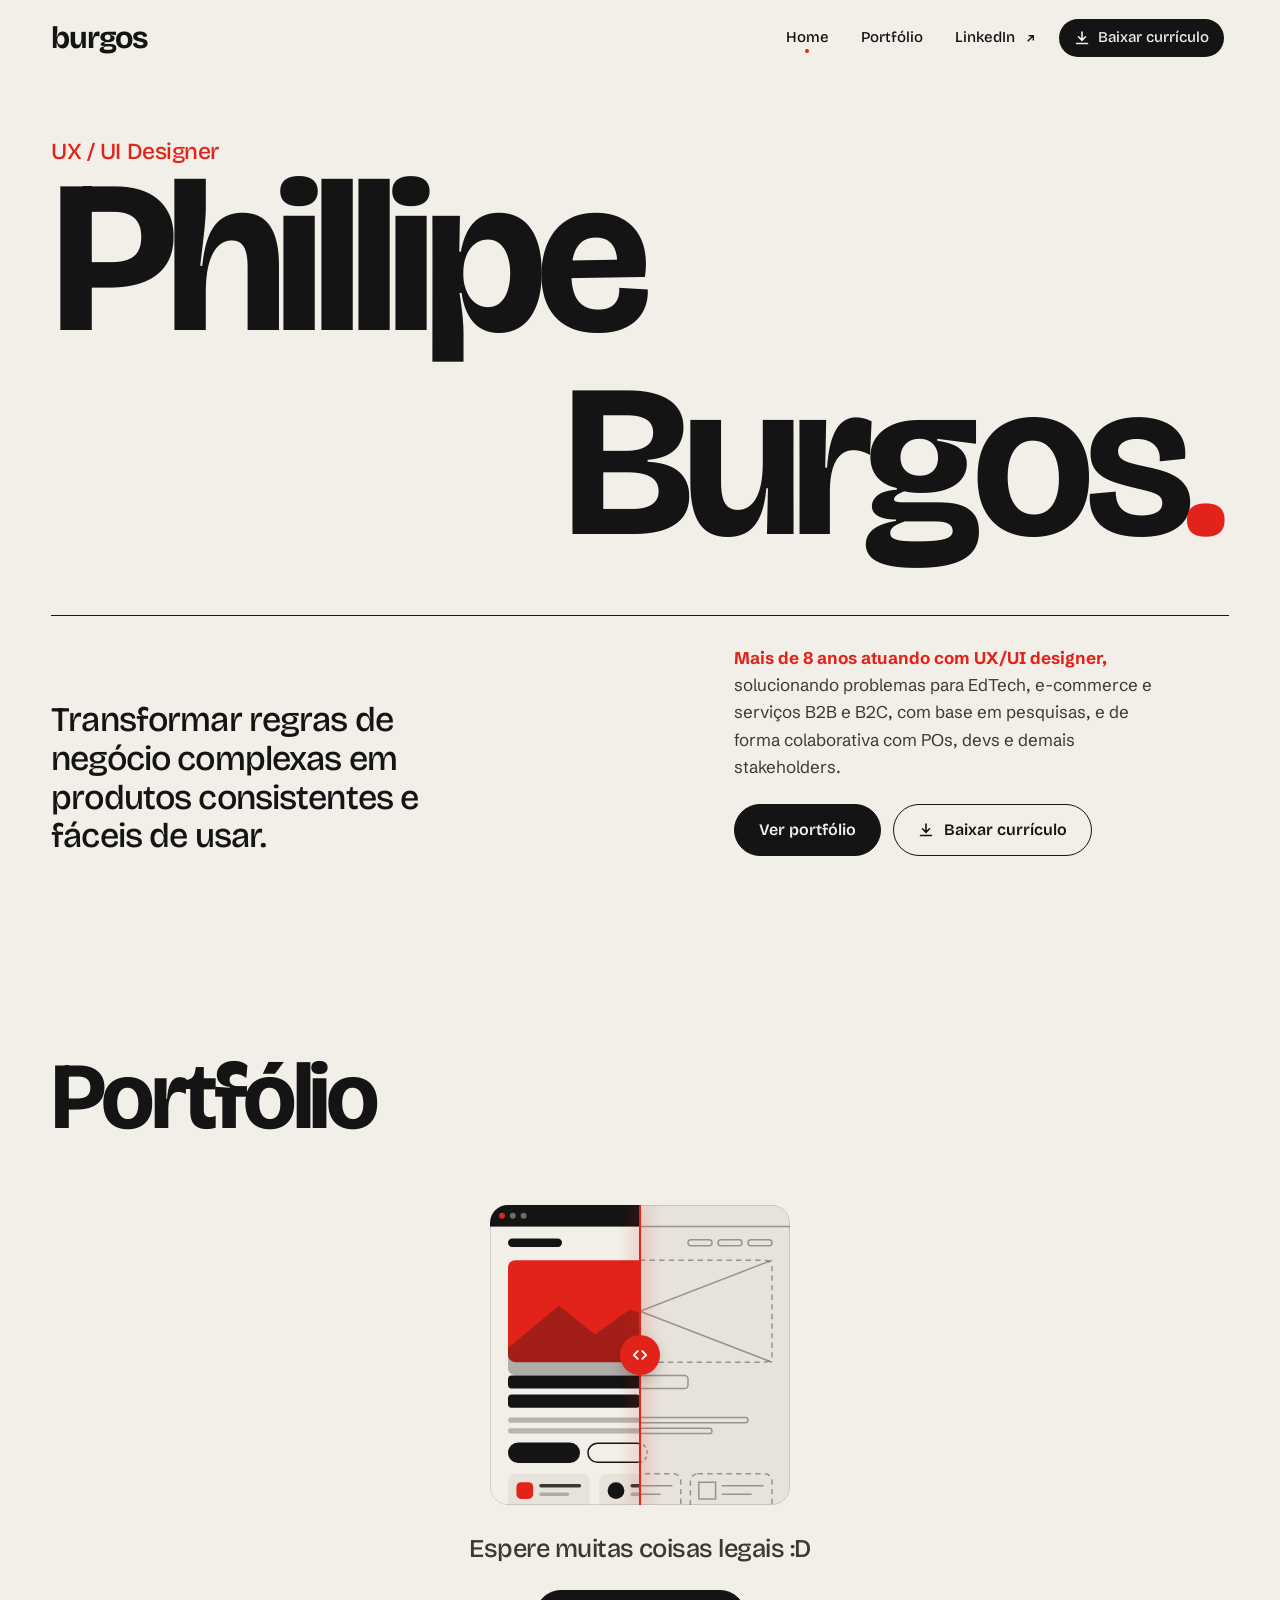
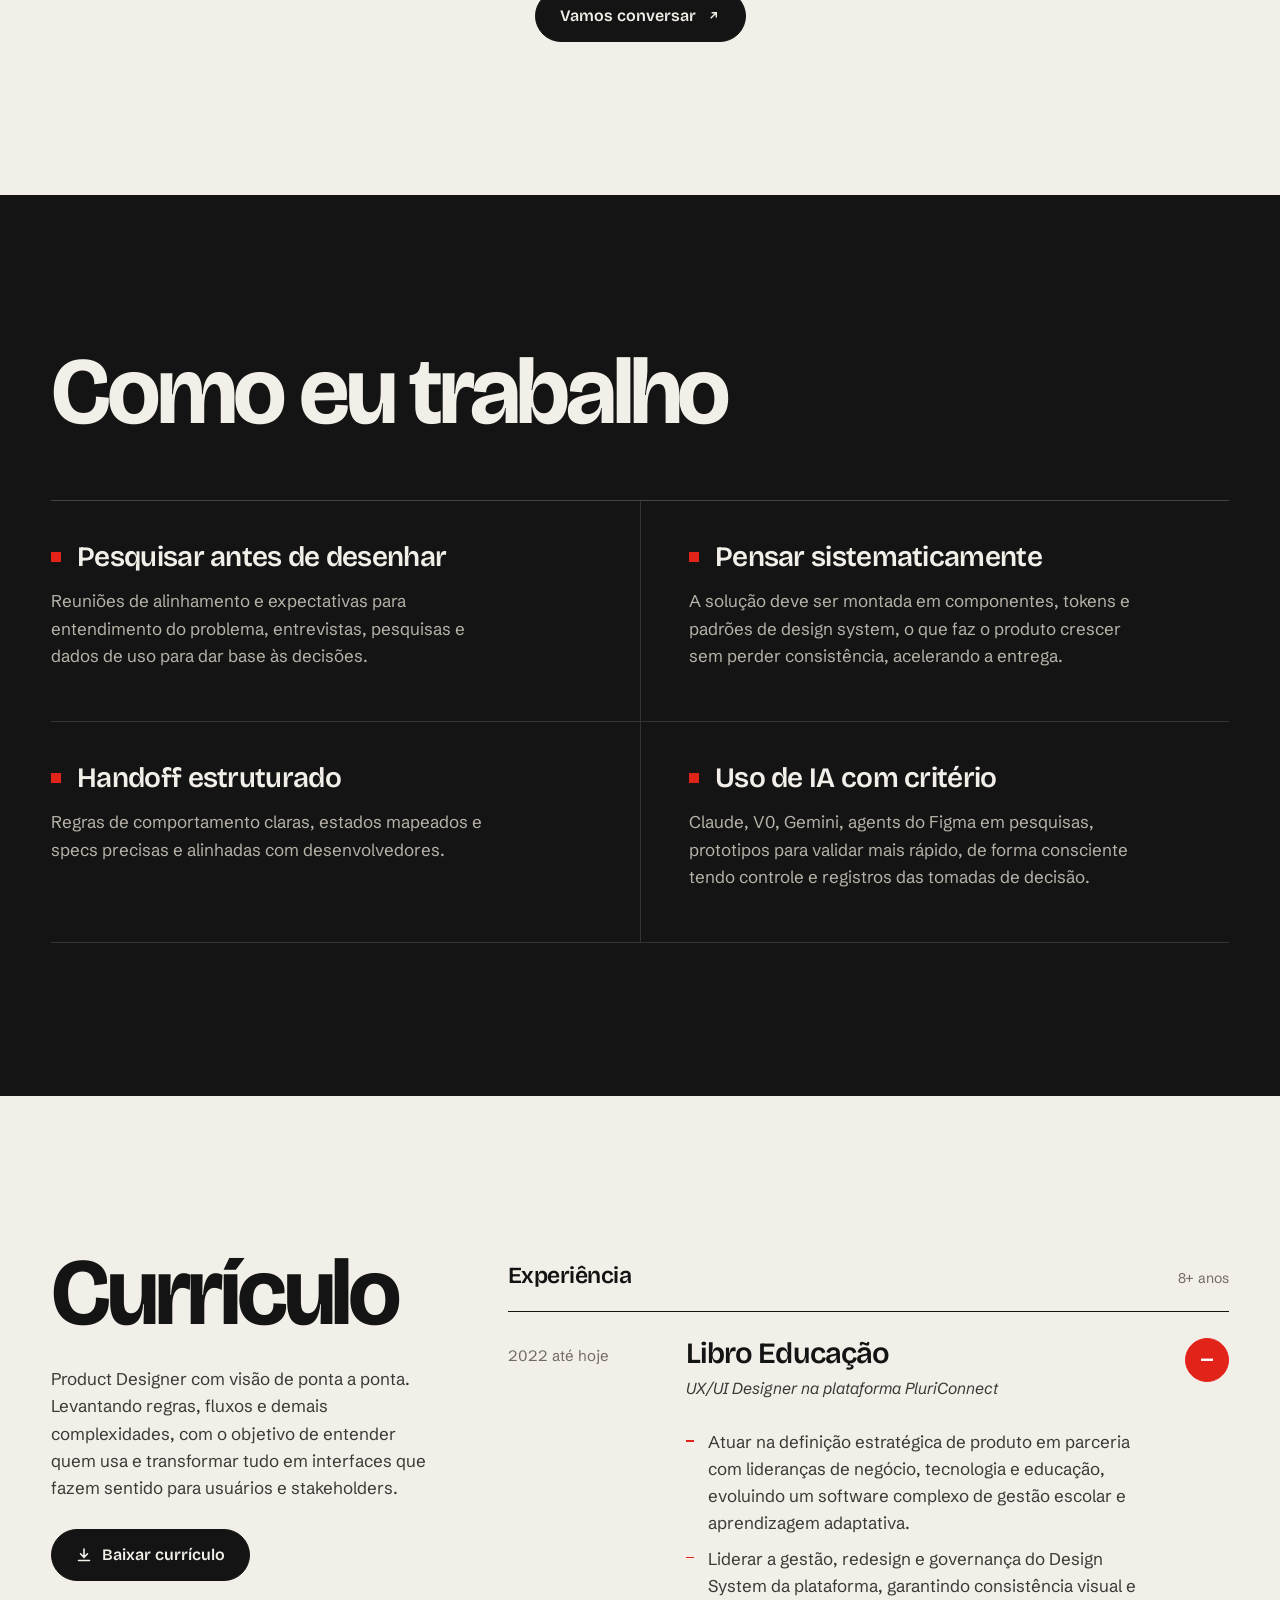
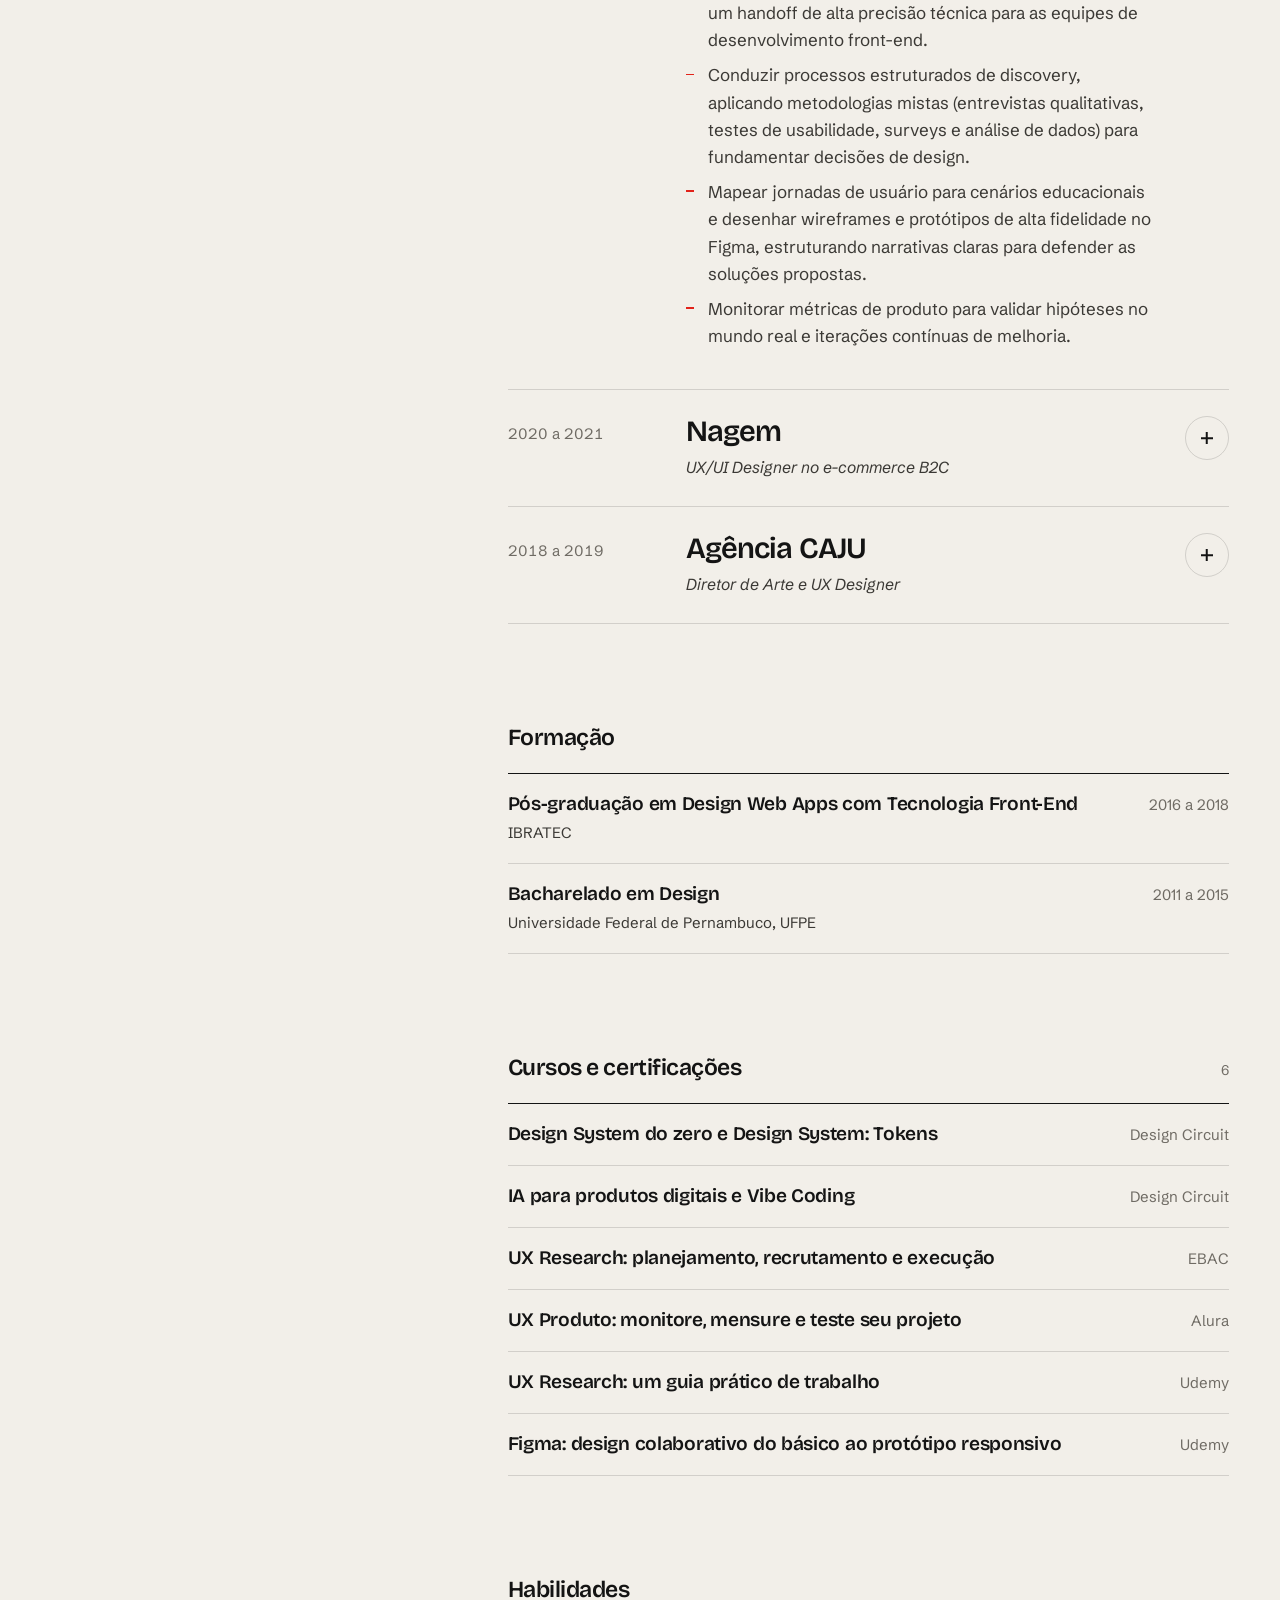
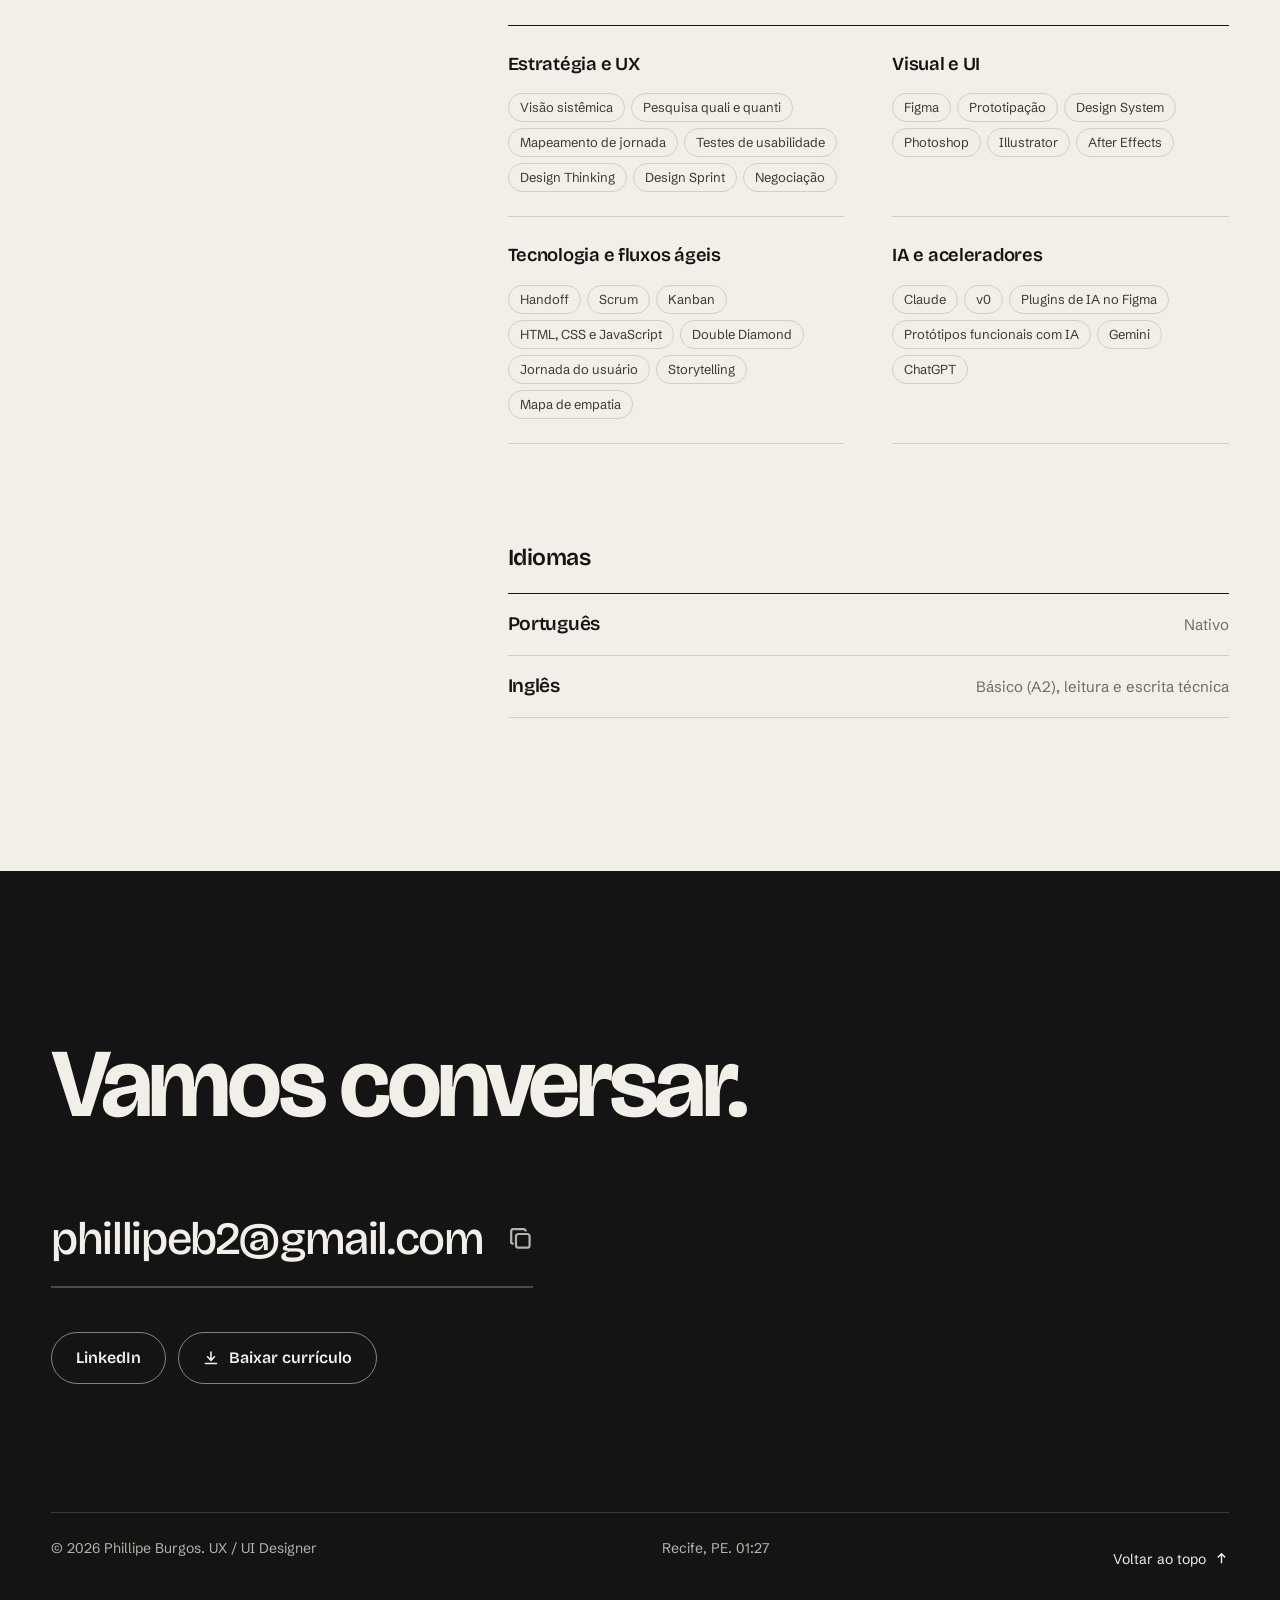
==== commit dd63f965: "Ilustração do portfólio interativa e botão de contato - A linha entre wireframe e alta fidelidade ag" ====
--- a/index.html
+++ b/index.html
@@ -18,7 +18,7 @@
 <script>(function(){var d=document.documentElement,s=0,t=setTimeout(function(){s=Date.now();d.classList.add("is-slow")},500);addEventListener("load",function(){clearTimeout(t);if(!s)return;setTimeout(function(){d.classList.add("is-ready");setTimeout(function(){d.classList.remove("is-slow","is-ready")},900)},Math.max(0,1200-(Date.now()-s)))})})()</script>
 <script>try{if(sessionStorage.getItem("pt")){document.documentElement.classList.add("pt-in");sessionStorage.removeItem("pt")}}catch(e){}</script>
 <script defer src="https://cloud.umami.is/script.js" data-website-id="17da07a0-1ce1-4844-8b0f-482c8715d6e3"></script>
-<link rel="stylesheet" href="css/style.css?v=32">
+<link rel="stylesheet" href="css/style.css?v=33">
 </head>
 <body>
 <div class="loader" aria-hidden="true"><span class="loader-word"><span style="--i:0">b</span><span style="--i:1">u</span><span style="--i:2">r</span><span style="--i:3">g</span><span style="--i:4">o</span><span style="--i:5">s</span></span></div>
@@ -76,8 +76,8 @@
         <h2 class="sec-title">Portfólio<sup hidden>(04)</sup></h2>
       </div>
       <div class="wip">
-        <div class="wip-art" aria-hidden="true">
-          <svg class="wip-layer" viewBox="0 0 500 500" fill="none" stroke="#141414" stroke-opacity=".38" stroke-width="2.5">
+        <div class="wip-art" style="--pos:50%">
+          <svg class="wip-layer" aria-hidden="true" viewBox="0 0 500 500" fill="none" stroke="#141414" stroke-opacity=".38" stroke-width="2.5">
             <rect width="500" height="500" fill="#E7E3DA" stroke="none"/>
             <path d="M0 36h500"/><circle cx="20" cy="18" r="5"/><circle cx="38" cy="18" r="5"/><circle cx="56" cy="18" r="5"/>
             <rect x="30" y="56" width="90" height="14" rx="7"/><rect x="330" y="58" width="40" height="10" rx="5"/><rect x="380" y="58" width="40" height="10" rx="5"/><rect x="430" y="58" width="40" height="10" rx="5"/>
@@ -89,7 +89,7 @@
             <path d="M44 462h28v28H44zM196 462h28v28h-28zM348 462h28v28h-28zM82 468h70M82 482h50M234 468h70M234 482h50M386 468h70M386 482h50"/>
           </svg>
           <div class="wip-hifi">
-            <svg class="wip-layer" viewBox="0 0 500 500">
+            <svg class="wip-layer" aria-hidden="true" viewBox="0 0 500 500">
               <rect width="500" height="500" fill="#F2EFE9"/>
               <rect width="500" height="36" fill="#141414"/><circle cx="20" cy="18" r="5" fill="#E2231A"/><circle cx="38" cy="18" r="5" fill="#6F6B64"/><circle cx="56" cy="18" r="5" fill="#6F6B64"/>
               <rect x="30" y="56" width="90" height="14" rx="7" fill="#141414"/><rect x="330" y="58" width="40" height="10" rx="5" fill="#6F6B64" opacity=".5"/><rect x="380" y="58" width="40" height="10" rx="5" fill="#6F6B64" opacity=".5"/><rect x="430" y="58" width="40" height="10" rx="5" fill="#E2231A"/>
@@ -103,9 +103,10 @@
               <g fill="#6F6B64" opacity=".45"><rect x="82" y="479" width="50" height="6" rx="3"/><rect x="234" y="479" width="50" height="6" rx="3"/><rect x="386" y="479" width="50" height="6" rx="3"/></g>
             </svg>
           </div>
-          <span class="wip-scan"></span>
-        </div>
-        <p class="wip-text">Portfólio em desenvolvimento</p>
+          <span class="wip-scan" role="slider" tabindex="0" aria-label="Comparar wireframe e alta fidelidade" aria-valuemin="0" aria-valuemax="100" aria-valuenow="50" aria-valuetext="50%"><span class="wip-handle" aria-hidden="true"><svg viewBox="0 0 16 16" fill="none" stroke="currentColor" stroke-width="1.6" stroke-linecap="round" stroke-linejoin="round"><path d="M6 4.5 2.5 8 6 11.5M10 4.5l3.5 3.5-3.5 3.5"/></svg></span></span>
+        </div>
+        <p class="wip-text">Espere muitas coisas legais :D</p>
+        <a class="btn btn-primary wip-cta" href="https://www.linkedin.com/in/phillipeburgos" target="_blank" rel="noopener">Vamos conversar<svg class="ico" viewBox="0 0 16 16" fill="none" stroke="currentColor" stroke-width="1.5" aria-hidden="true"><path d="M5 11 11 5M6 5h5v5"/></svg></a>
       </div>
       <ul class="projects" id="projects" hidden>
         <li class="project">
@@ -308,6 +309,6 @@
   </div>
 </footer>
 <div class="toast" role="status" aria-live="polite"><i><svg viewBox="0 0 10 10" fill="none" stroke="#fff" stroke-width="1.8" aria-hidden="true"><path d="M2 5.2 4.2 7.3 8 3"/></svg></i><span>E-mail copiado</span></div><script src="js/main.js?v=11" defer></script>
-<script src="js/home.js" defer></script>
+<script src="js/home.js?v=2" defer></script>
 </body>
 </html>
--- a/css/style.css
+++ b/css/style.css
@@ -215,17 +215,20 @@
 .p-bg img{width:100%;height:100%;transform:scale(1.12);transition:transform 1.1s var(--ease)}
 .p-bg::after{content:"";position:absolute;inset:0;background:rgba(20,20,20,.78)}
 
-/* Portfólio em desenvolvimento: wireframe que vira tela de alta fidelidade */
+/* Portfólio em desenvolvimento: arraste a linha para comparar wireframe e alta fidelidade */
 .wip{display:flex;flex-direction:column;align-items:center;text-align:center}
 .wip-text{font-family:var(--display);font-weight:500;font-size:clamp(1.15rem,2vw,1.6rem);letter-spacing:-.02em;color:var(--ink-2);margin-top:24px}
-.wip-art{position:relative;width:min(300px,100%);aspect-ratio:1;border-radius:var(--radius);overflow:hidden;background:var(--bg-2)}
+.wip-cta{margin-top:20px}
+.wip-art{position:relative;width:min(300px,100%);aspect-ratio:1;border-radius:var(--radius);overflow:hidden;background:var(--bg-2);cursor:ew-resize;touch-action:pan-y;user-select:none;-webkit-user-select:none}
 .wip-art::after{content:"";position:absolute;inset:0;border:1px solid var(--line);border-radius:inherit;pointer-events:none}
-.wip-layer{position:absolute;inset:0;width:100%;height:100%;display:block}
-.wip-hifi{position:absolute;inset:0;clip-path:inset(0 100% 0 0);animation:wip-wipe 8s var(--ease) infinite}
-.wip-scan{position:absolute;top:0;bottom:0;left:0;width:2px;margin-left:-1px;background:var(--red);box-shadow:0 0 18px 2px rgba(226,35,26,.45);animation:wip-scan 8s var(--ease) infinite}
-@keyframes wip-wipe{0%,12%{clip-path:inset(0 100% 0 0)}45%,72%{clip-path:inset(0 0 0 0)}100%{clip-path:inset(0 100% 0 0)}}
-@keyframes wip-scan{0%,12%{left:0;opacity:0}14%{opacity:1}43%{opacity:1}45%,72%{left:100%;opacity:0}74%{opacity:1}98%{opacity:1}100%{left:0;opacity:0}}
-@media (prefers-reduced-motion:reduce){.wip-hifi{clip-path:none}.wip-scan{display:none}}
+.wip-layer{position:absolute;inset:0;width:100%;height:100%;display:block;pointer-events:none}
+.wip-hifi{position:absolute;inset:0;clip-path:inset(0 calc(100% - var(--pos)) 0 0);pointer-events:none}
+.wip-scan{position:absolute;top:0;bottom:0;left:var(--pos);width:2px;margin-left:-1px;background:var(--red);box-shadow:0 0 18px 2px rgba(226,35,26,.45);outline:none}
+.wip-handle{position:absolute;top:50%;left:50%;width:40px;height:40px;border-radius:50%;background:var(--red);color:#fff;display:grid;place-items:center;transform:translate(-50%,-50%);box-shadow:0 6px 18px -6px rgba(0,0,0,.4);transition:transform .3s var(--ease)}
+.wip-handle svg{width:18px;height:18px}
+.wip-art:hover .wip-handle,.wip-art.is-dragging .wip-handle{transform:translate(-50%,-50%) scale(1.1)}
+.wip-scan:focus-visible .wip-handle{outline:2px solid var(--ink);outline-offset:3px}
+.wip-art.is-intro .wip-hifi,.wip-art.is-intro .wip-scan{transition:clip-path 1.1s var(--ease),left 1.1s var(--ease)}
 .p-year,.p-title,.p-desc,.p-client,.p-main .tag,.p-meta .tag{transition:background .5s var(--ease),color .5s var(--ease),border-color .5s var(--ease),transform .7s var(--ease)}
 @media (hover:hover){
   .project>a:hover .p-bg,.project>a:focus-visible .p-bg{clip-path:inset(0 0 0 0 round var(--radius))}
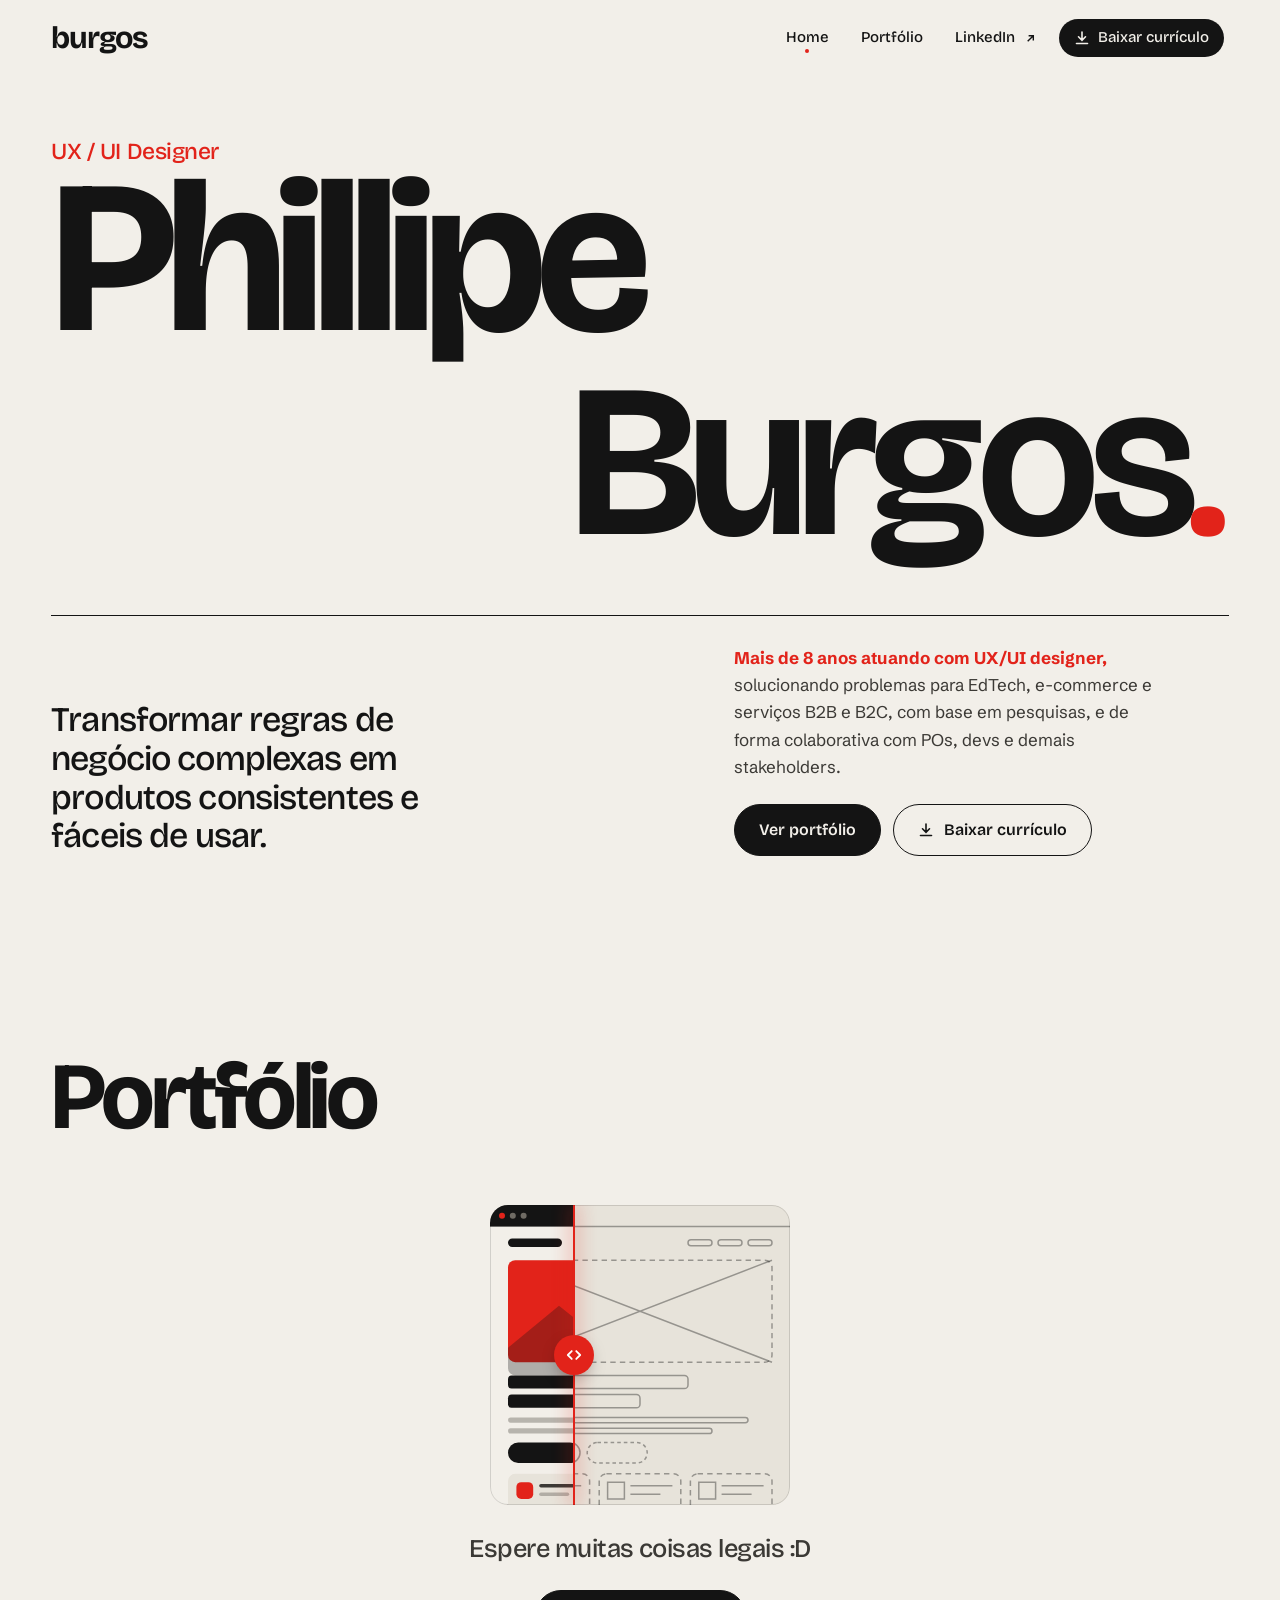
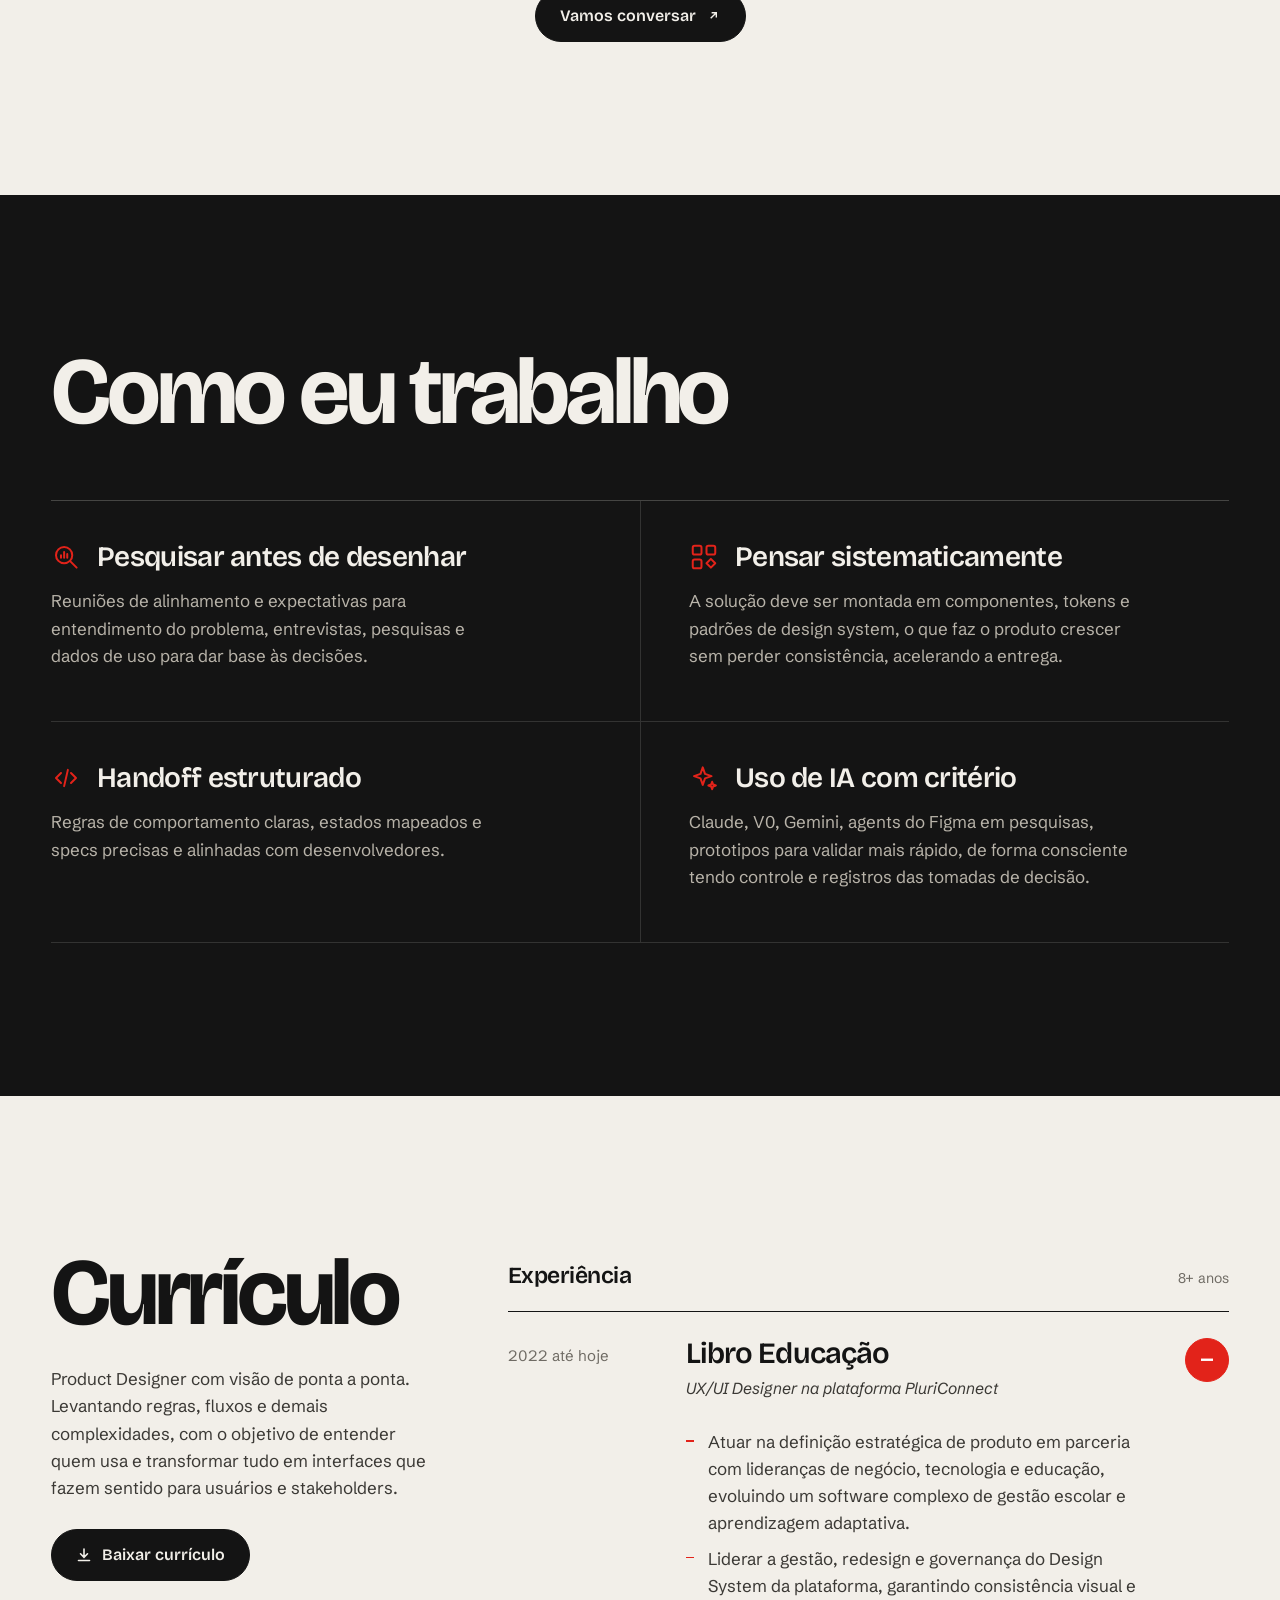
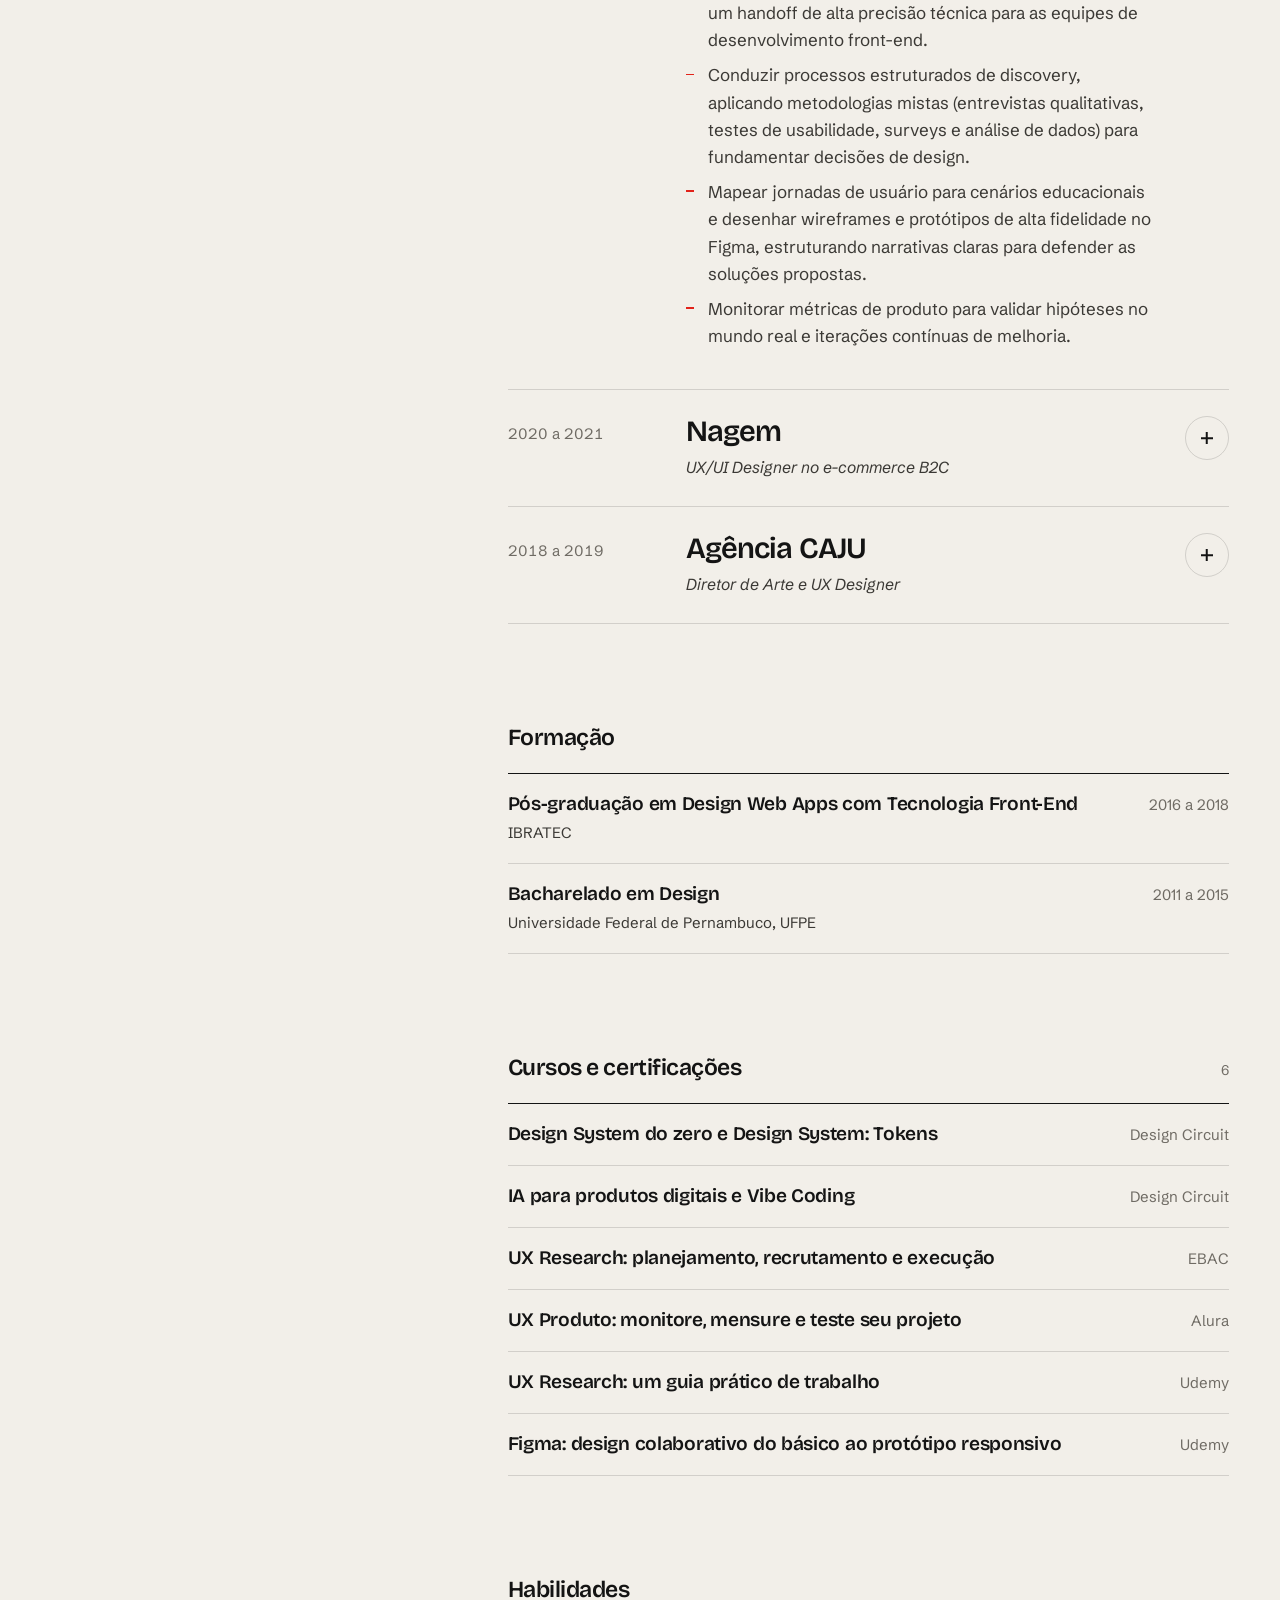
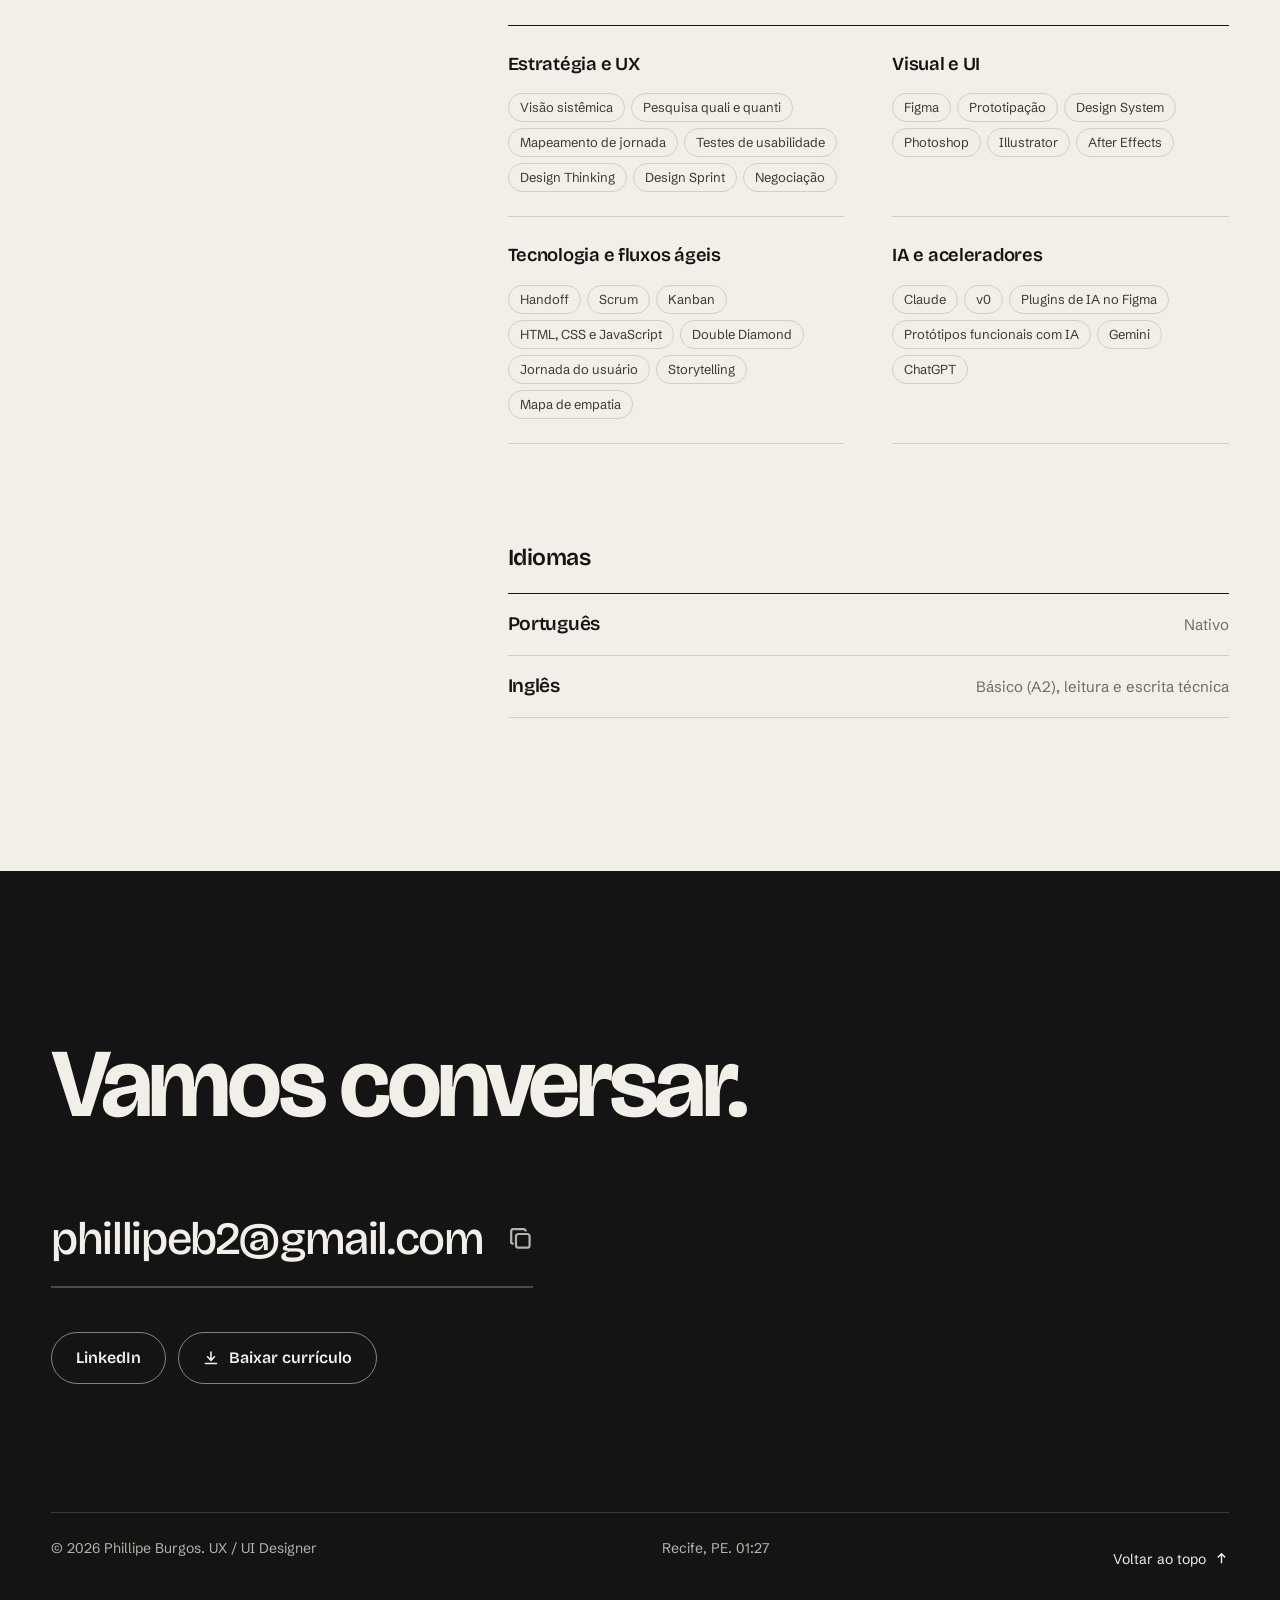
==== commit bfbe3bbf: "comit" ====
--- a/index.html
+++ b/index.html
@@ -18,7 +18,7 @@
 <script>(function(){var d=document.documentElement,s=0,t=setTimeout(function(){s=Date.now();d.classList.add("is-slow")},500);addEventListener("load",function(){clearTimeout(t);if(!s)return;setTimeout(function(){d.classList.add("is-ready");setTimeout(function(){d.classList.remove("is-slow","is-ready")},900)},Math.max(0,1200-(Date.now()-s)))})})()</script>
 <script>try{if(sessionStorage.getItem("pt")){document.documentElement.classList.add("pt-in");sessionStorage.removeItem("pt")}}catch(e){}</script>
 <script defer src="https://cloud.umami.is/script.js" data-website-id="17da07a0-1ce1-4844-8b0f-482c8715d6e3"></script>
-<link rel="stylesheet" href="css/style.css?v=33">
+<link rel="stylesheet" href="css/style.css?v=34">
 </head>
 <body>
 <div class="loader" aria-hidden="true"><span class="loader-word"><span style="--i:0">b</span><span style="--i:1">u</span><span style="--i:2">r</span><span style="--i:3">g</span><span style="--i:4">o</span><span style="--i:5">s</span></span></div>
@@ -160,19 +160,19 @@
       </div>
       <div class="principles">
         <article class="principle">
-          <h3>Pesquisar antes de desenhar</h3>
+          <h3><svg class="principle-ico" viewBox="0 0 24 24" fill="none" stroke="currentColor" stroke-width="1.6" stroke-linecap="round" stroke-linejoin="round" aria-hidden="true"><circle cx="10.5" cy="10.5" r="6.5"/><path d="m15.5 15.5 5 5M8 12.5v-2M10.5 12.5V8M13 12.5V9.5"/></svg>Pesquisar antes de desenhar</h3>
           <p>Reuniões de alinhamento e expectativas para entendimento do problema, entrevistas, pesquisas e dados de uso para dar base às decisões.</p>
         </article>
         <article class="principle">
-          <h3>Pensar sistematicamente</h3>
+          <h3><svg class="principle-ico" viewBox="0 0 24 24" fill="none" stroke="currentColor" stroke-width="1.6" stroke-linecap="round" stroke-linejoin="round" aria-hidden="true"><rect x="3" y="3" width="7" height="7" rx="1.5"/><rect x="14" y="3" width="7" height="7" rx="1.5"/><rect x="3" y="14" width="7" height="7" rx="1.5"/><path d="M17.5 13.5 21 17l-3.5 3.5L14 17z"/></svg>Pensar sistematicamente</h3>
           <p> A solução deve ser montada em componentes, tokens e padrões de design system, o que faz o produto crescer sem perder consistência, acelerando a entrega.</p>
         </article>
         <article class="principle">
-          <h3>Handoff estruturado</h3>
+          <h3><svg class="principle-ico" viewBox="0 0 24 24" fill="none" stroke="currentColor" stroke-width="1.6" stroke-linecap="round" stroke-linejoin="round" aria-hidden="true"><path d="M8 8 4 12l4 4M16 8l4 4-4 4M13.5 5.5l-3 13"/></svg>Handoff estruturado</h3>
           <p>Regras de comportamento claras, estados mapeados e specs precisas e alinhadas com desenvolvedores.</p>
         </article>
         <article class="principle">
-          <h3>Uso de IA com critério</h3>
+          <h3><svg class="principle-ico" viewBox="0 0 24 24" fill="none" stroke="currentColor" stroke-width="1.6" stroke-linecap="round" stroke-linejoin="round" aria-hidden="true"><path d="M11 3.5l1.8 5.2 5.2 1.8-5.2 1.8L11 17.5l-1.8-5.2L4 10.5l5.2-1.8z"/><path d="M18.5 15l.8 2.2 2.2.8-2.2.8-.8 2.2-.8-2.2-2.2-.8 2.2-.8z"/></svg>Uso de IA com critério</h3>
           <p> Claude, V0, Gemini, agents do Figma em pesquisas, prototipos para validar mais rápido, de forma consciente tendo controle e registros das tomadas de decisão.</p>
         </article>
       </div>
--- a/css/style.css
+++ b/css/style.css
@@ -245,8 +245,8 @@
 .principle{padding:40px 48px 52px 0;border-bottom:1px solid rgba(242,239,233,.14)}
 .principle:nth-child(2n){padding-left:48px;padding-right:0;border-left:1px solid rgba(242,239,233,.14)}
 .principle h3{font-family:var(--display);font-weight:600;font-size:clamp(1.35rem,2.2vw,1.9rem);letter-spacing:-.025em;line-height:1.15;display:flex;align-items:center;gap:16px;margin-bottom:14px}
-.principle h3::before{content:"";width:10px;height:10px;background:var(--red);flex:none;transition:transform .6s var(--ease),border-radius .6s var(--ease)}
-.principle:hover h3::before{transform:rotate(135deg);border-radius:2px}
+.principle-ico{width:30px;height:30px;color:var(--red);flex:none;transition:transform .6s var(--ease)}
+@media (hover:hover){.principle:hover .principle-ico{transform:rotate(-8deg) scale(1.12)}}
 .principle p{color:var(--on-dark-2);max-width:46ch}
 
 .cv{display:grid;grid-template-columns:minmax(280px,1fr) 1.9fr;gap:clamp(40px,6vw,96px)}
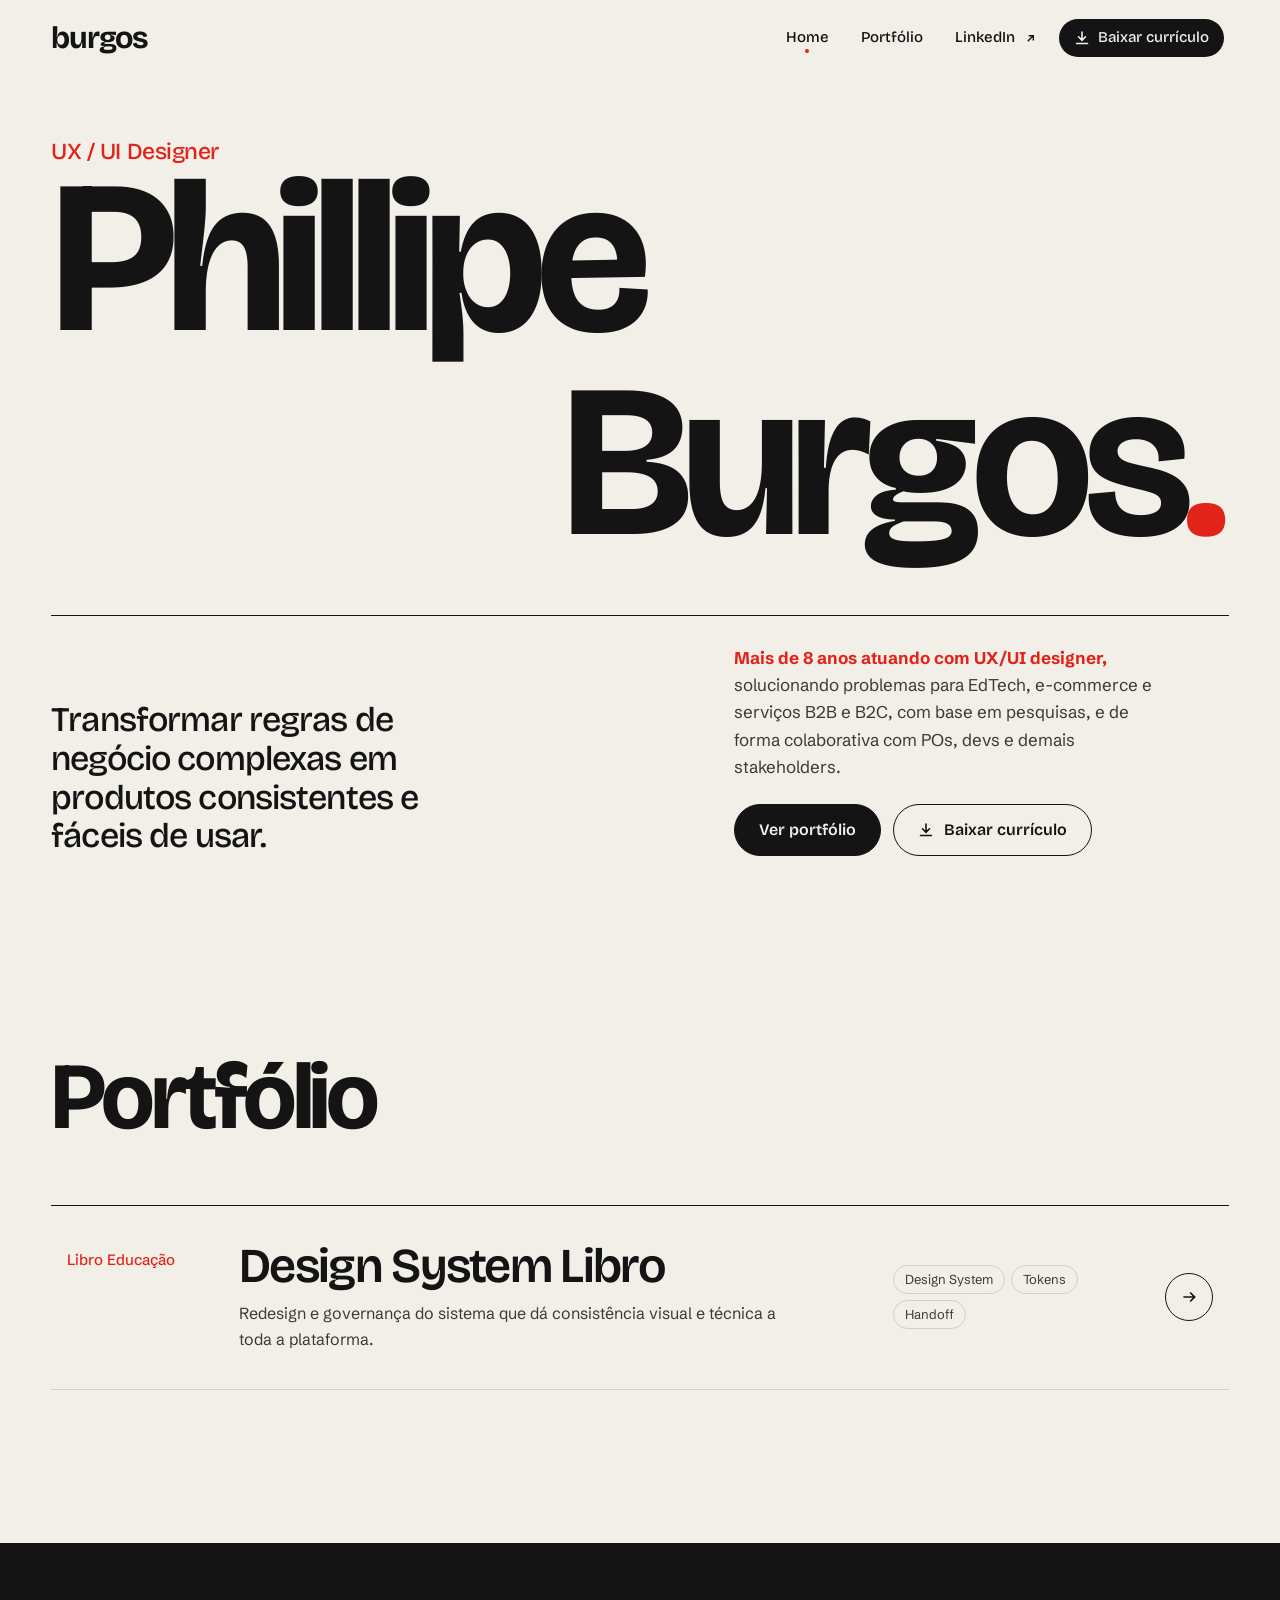
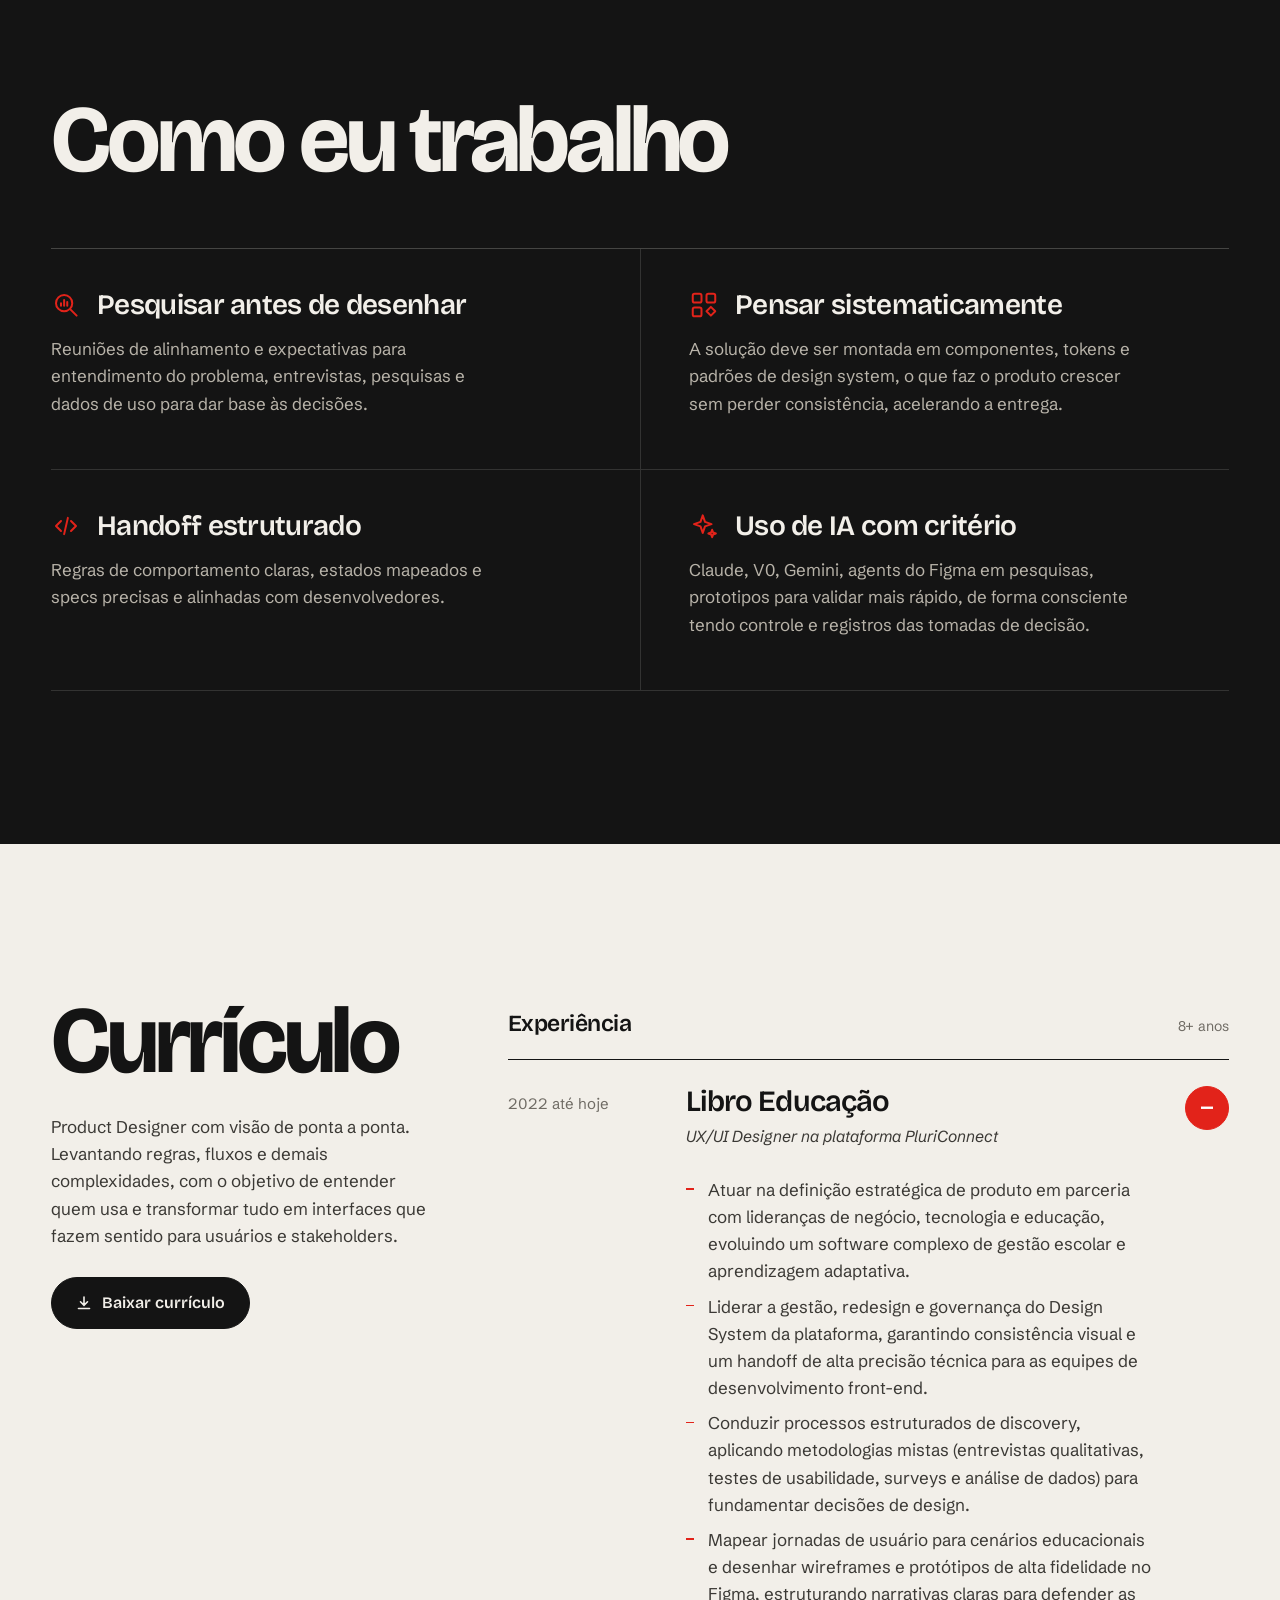
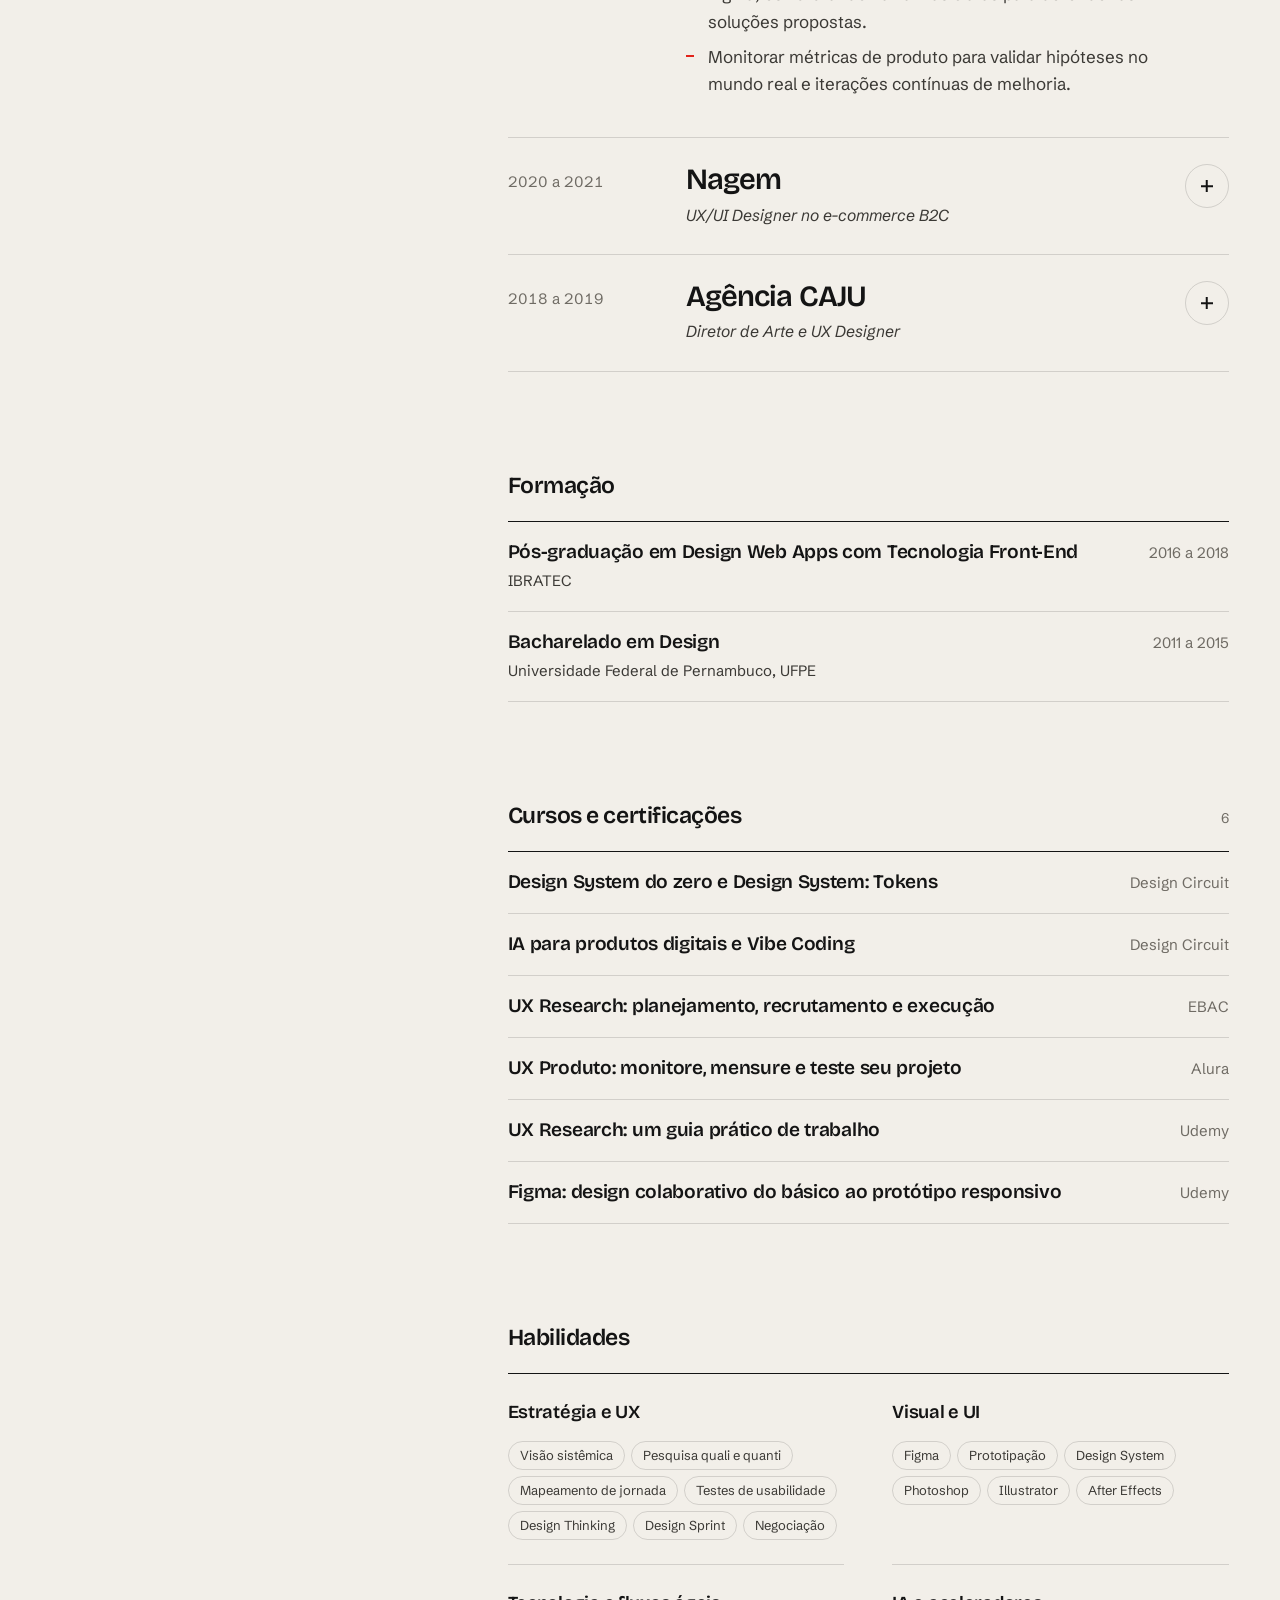
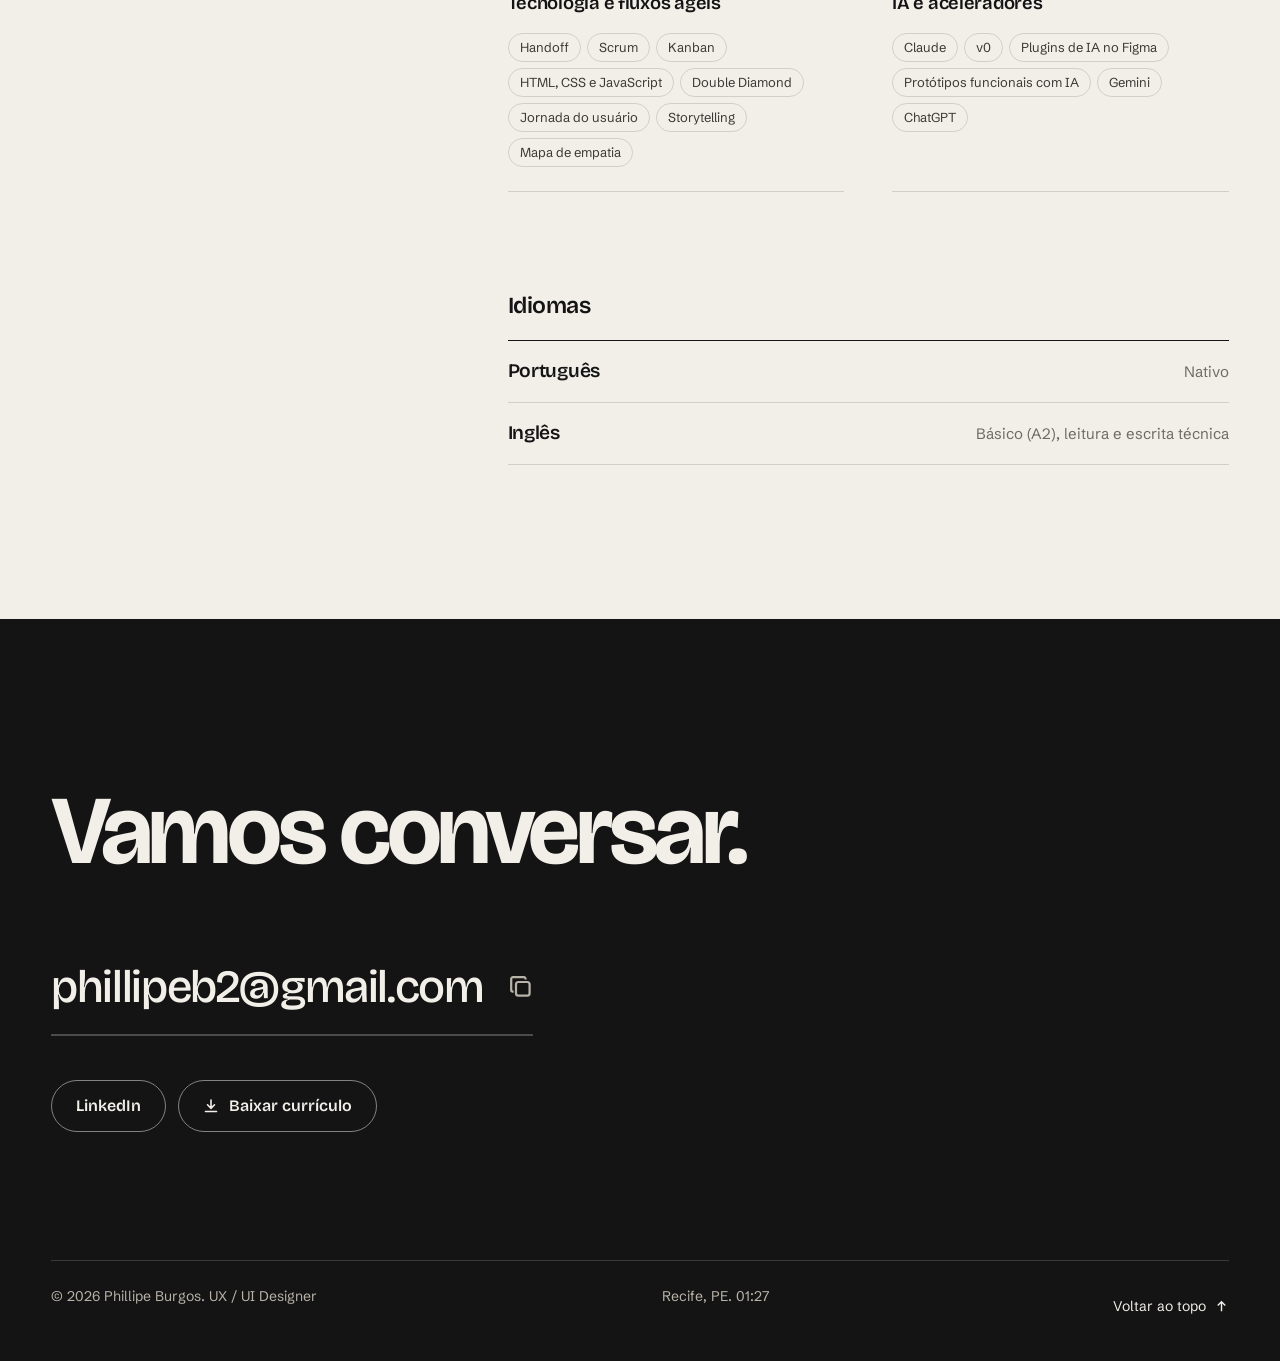
==== commit 5fe00b9f: "Case do Design System Libro e portfólio só com ele Textos novos do case, imagem do processo e galeri" ====
--- a/index.html
+++ b/index.html
@@ -18,7 +18,7 @@
 <script>(function(){var d=document.documentElement,s=0,t=setTimeout(function(){s=Date.now();d.classList.add("is-slow")},500);addEventListener("load",function(){clearTimeout(t);if(!s)return;setTimeout(function(){d.classList.add("is-ready");setTimeout(function(){d.classList.remove("is-slow","is-ready")},900)},Math.max(0,1200-(Date.now()-s)))})})()</script>
 <script>try{if(sessionStorage.getItem("pt")){document.documentElement.classList.add("pt-in");sessionStorage.removeItem("pt")}}catch(e){}</script>
 <script defer src="https://cloud.umami.is/script.js" data-website-id="17da07a0-1ce1-4844-8b0f-482c8715d6e3"></script>
-<link rel="stylesheet" href="css/style.css?v=34">
+<link rel="stylesheet" href="css/style.css?v=36">
 </head>
 <body>
 <div class="loader" aria-hidden="true"><span class="loader-word"><span style="--i:0">b</span><span style="--i:1">u</span><span style="--i:2">r</span><span style="--i:3">g</span><span style="--i:4">o</span><span style="--i:5">s</span></span></div>
@@ -75,7 +75,7 @@
       <div class="sec-head">
         <h2 class="sec-title">Portfólio<sup hidden>(04)</sup></h2>
       </div>
-      <div class="wip">
+      <div class="wip" hidden>
         <div class="wip-art" style="--pos:50%">
           <svg class="wip-layer" aria-hidden="true" viewBox="0 0 500 500" fill="none" stroke="#141414" stroke-opacity=".38" stroke-width="2.5">
             <rect width="500" height="500" fill="#E7E3DA" stroke="none"/>
@@ -108,18 +108,18 @@
         <p class="wip-text">Espere muitas coisas legais :D</p>
         <a class="btn btn-primary wip-cta" href="https://www.linkedin.com/in/phillipeburgos" target="_blank" rel="noopener">Vamos conversar<svg class="ico" viewBox="0 0 16 16" fill="none" stroke="currentColor" stroke-width="1.5" aria-hidden="true"><path d="M5 11 11 5M6 5h5v5"/></svg></a>
       </div>
-      <ul class="projects" id="projects" hidden>
+      <ul class="projects" id="projects">
         <li class="project">
           <a href="projetos/design-system-pluriconnect.html">
             <span class="p-thumb" aria-hidden="true"><img src="assets/img/projetos/design-system-pluriconnect/capa.jpg" alt="" loading="lazy" decoding="async"></span>
             <span class="p-bg" aria-hidden="true"><img src="assets/img/projetos/design-system-pluriconnect/capa.jpg" alt="" loading="lazy" decoding="async"></span>
             <span class="p-client">Libro Educação</span>
-            <span class="p-main"><span class="p-title">Design System PluriConnect</span><span class="p-desc">Redesign e governança do sistema que dá consistência visual e técnica a toda a plataforma.</span></span>
+            <span class="p-main"><span class="p-title">Design System Libro</span><span class="p-desc">Redesign e governança do sistema que dá consistência visual e técnica a toda a plataforma.</span></span>
             <span class="p-meta"><span class="p-tags"><span class="tag">Design System</span><span class="tag">Tokens</span><span class="tag">Handoff</span></span></span>
             <span class="p-go" aria-hidden="true"><svg class="ico" viewBox="0 0 16 16" fill="none" stroke="currentColor" stroke-width="1.5" aria-hidden="true"><path d="M3 8h10M9 4l4 4-4 4"/></svg></span>
           </a>
         </li>
-        <li class="project">
+        <li class="project" hidden>
           <a href="projetos/gestao-escolar-pluriconnect.html">
             <span class="p-thumb" aria-hidden="true"><img src="assets/img/projetos/gestao-escolar-pluriconnect/capa.svg" alt="" loading="lazy" decoding="async"></span>
             <span class="p-bg" aria-hidden="true"><img src="assets/img/projetos/gestao-escolar-pluriconnect/capa.svg" alt="" loading="lazy" decoding="async"></span>
@@ -129,7 +129,7 @@
             <span class="p-go" aria-hidden="true"><svg class="ico" viewBox="0 0 16 16" fill="none" stroke="currentColor" stroke-width="1.5" aria-hidden="true"><path d="M3 8h10M9 4l4 4-4 4"/></svg></span>
           </a>
         </li>
-        <li class="project">
+        <li class="project" hidden>
           <a href="projetos/maratona-enem.html">
             <span class="p-thumb" aria-hidden="true"><img src="assets/img/projetos/maratona-enem/capa.svg" alt="" loading="lazy" decoding="async"></span>
             <span class="p-bg" aria-hidden="true"><img src="assets/img/projetos/maratona-enem/capa.svg" alt="" loading="lazy" decoding="async"></span>
@@ -139,7 +139,7 @@
             <span class="p-go" aria-hidden="true"><svg class="ico" viewBox="0 0 16 16" fill="none" stroke="currentColor" stroke-width="1.5" aria-hidden="true"><path d="M3 8h10M9 4l4 4-4 4"/></svg></span>
           </a>
         </li>
-        <li class="project">
+        <li class="project" hidden>
           <a href="projetos/ecommerce-nagem.html">
             <span class="p-thumb" aria-hidden="true"><img src="assets/img/projetos/ecommerce-nagem/capa.svg" alt="" loading="lazy" decoding="async"></span>
             <span class="p-bg" aria-hidden="true"><img src="assets/img/projetos/ecommerce-nagem/capa.svg" alt="" loading="lazy" decoding="async"></span>
--- a/css/style.css
+++ b/css/style.css
@@ -386,6 +386,9 @@
 .case-section>h2{font-family:var(--display);font-weight:600;font-size:clamp(1.5rem,2.4vw,2.1rem);letter-spacing:-.03em;line-height:1.1;position:sticky;top:100px;align-self:start}
 .case-section .body p{font-size:clamp(17px,1.35vw,20px);line-height:1.65;color:var(--ink-2);max-width:62ch}
 .case-section .body p+p{margin-top:1em}
+.steps+p{margin-top:clamp(32px,4vw,48px)}
+.case-figure{margin-top:clamp(32px,4vw,48px);border-radius:var(--radius);overflow:hidden;border:1px solid var(--line)}
+.case-figure img{display:block;width:100%;height:auto}
 .case-section .body .big{font-family:var(--display);font-weight:500;font-size:clamp(1.5rem,2.8vw,2.6rem);letter-spacing:-.03em;line-height:1.15;color:var(--ink);max-width:24ch}
 
 .steps{display:grid;grid-template-columns:repeat(2,1fr);gap:0 40px;counter-reset:step}
@@ -463,3 +466,6 @@
 @media (prefers-reduced-motion:reduce){
   .case-title .w>span{transform:none}
 }
+.gallery figure.wide{grid-column:1/-1}
+.gallery.gallery-fit figure .frame{aspect-ratio:auto}
+.gallery-fit img{display:block;height:auto}
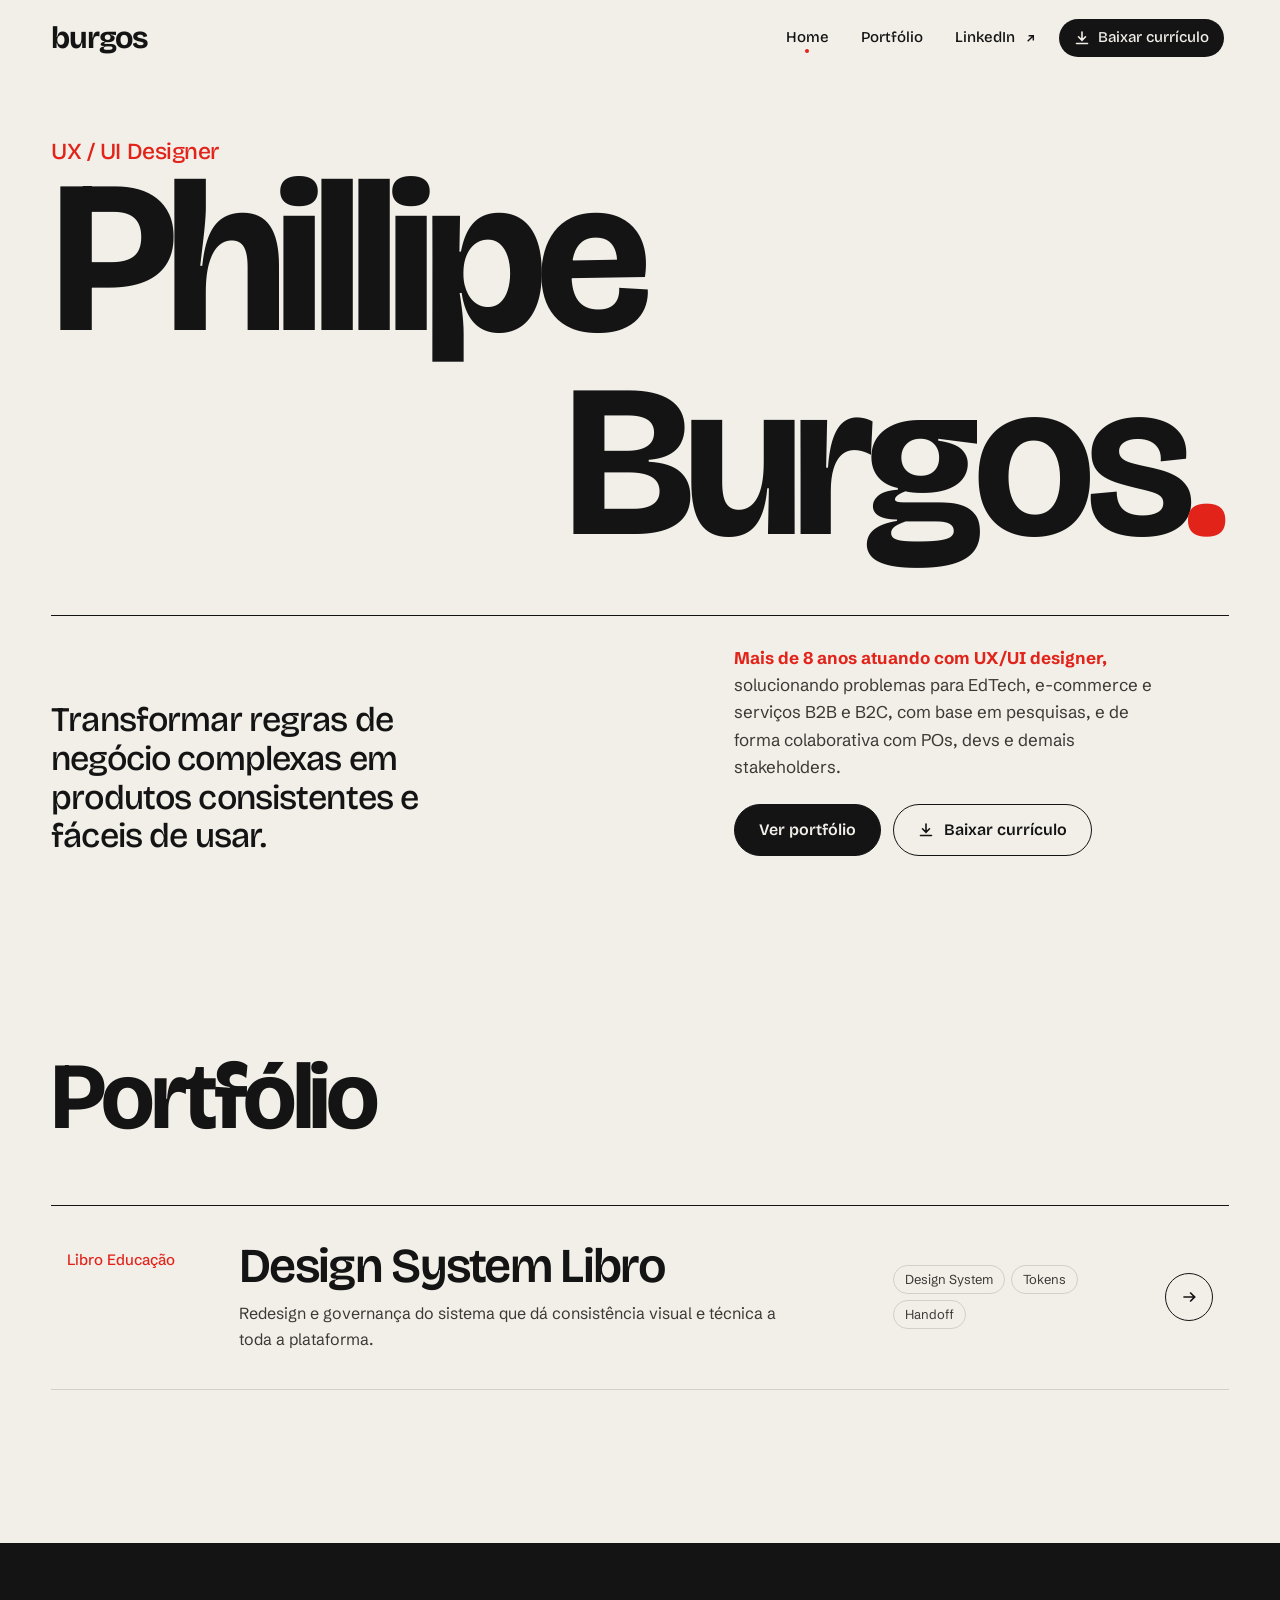
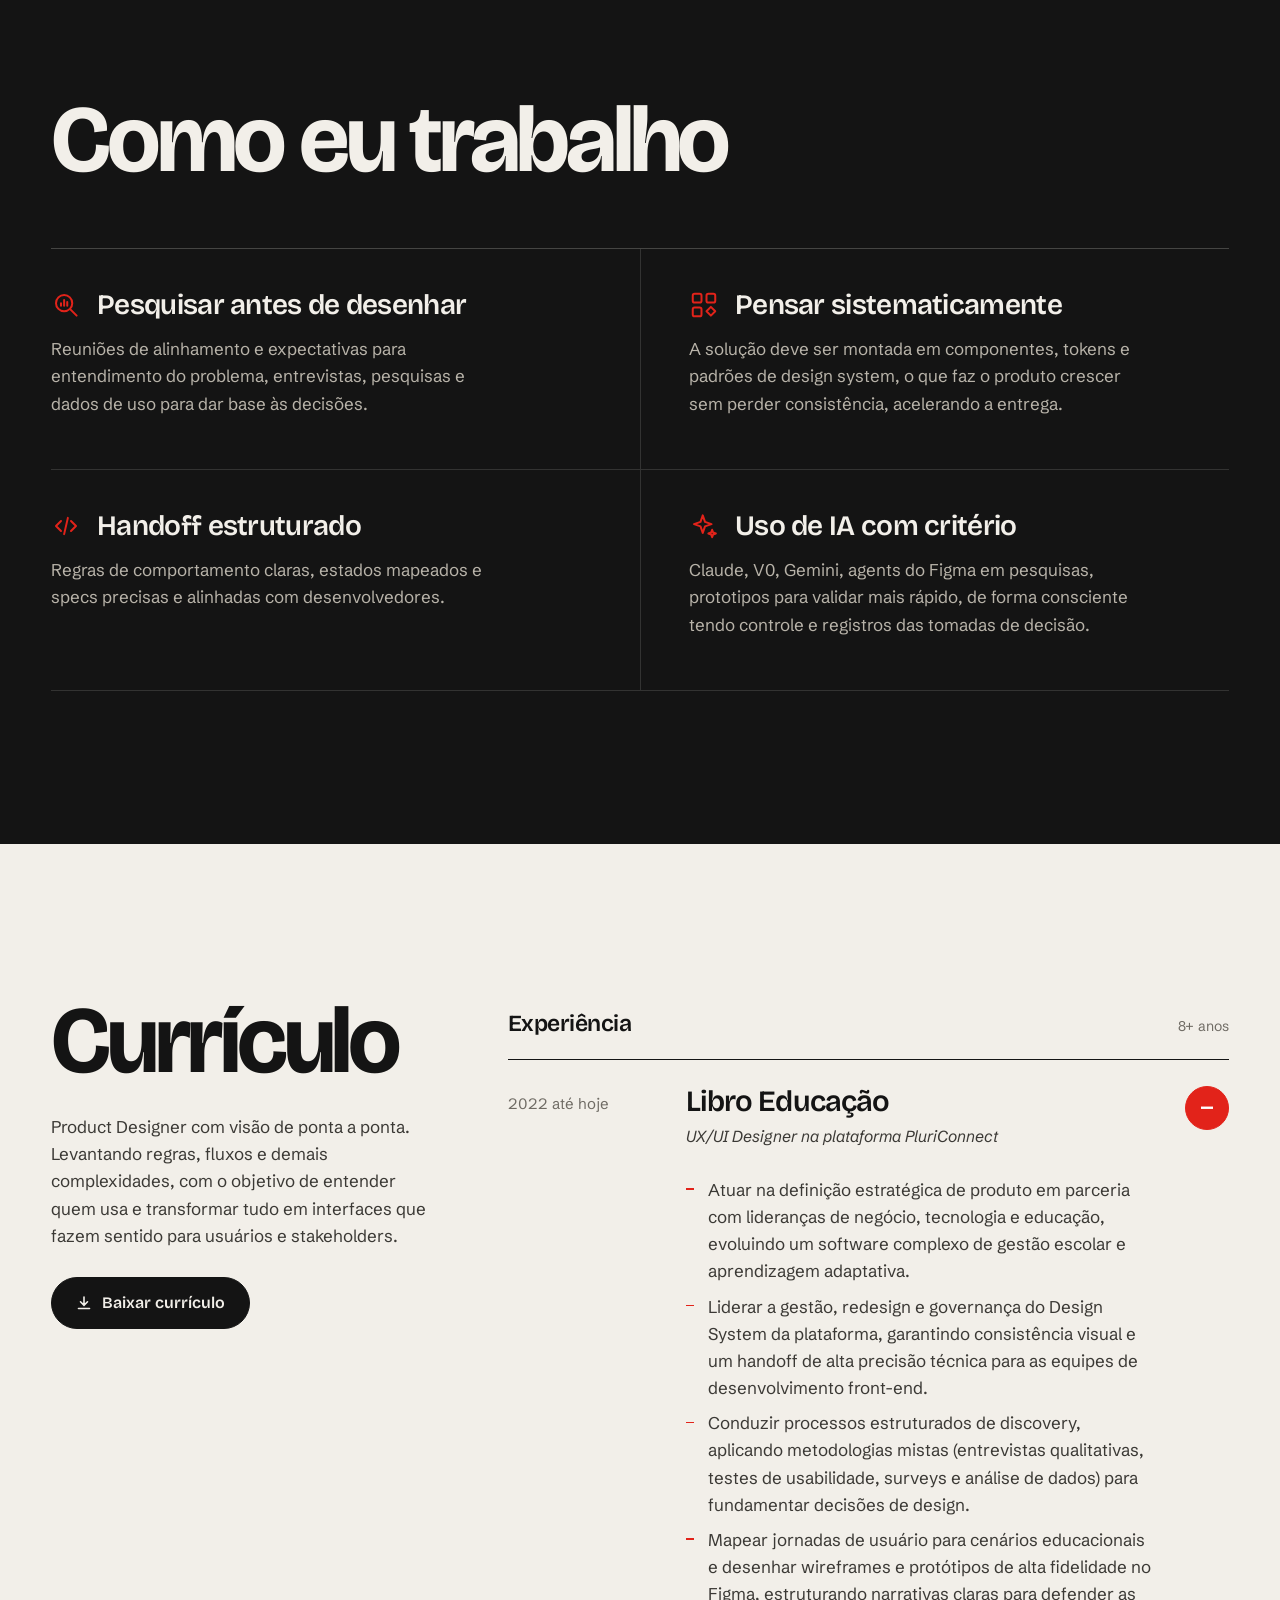
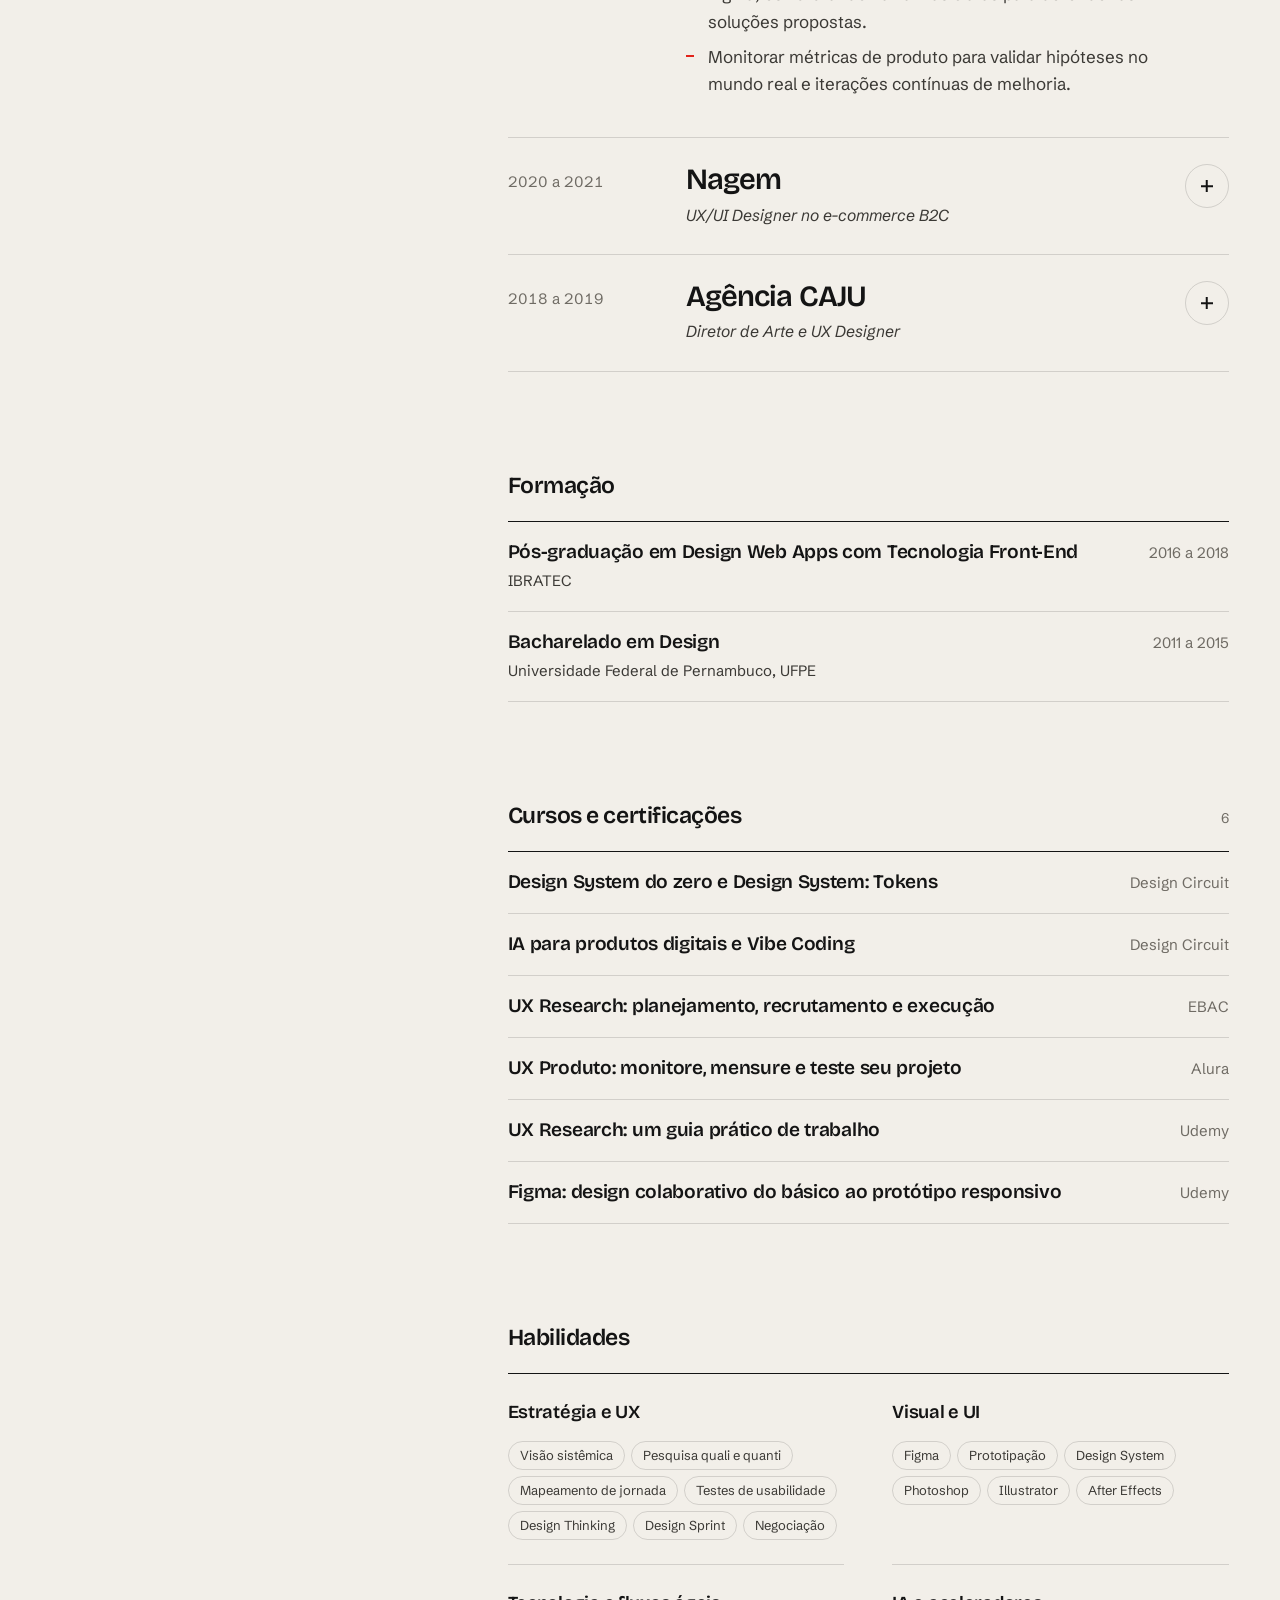
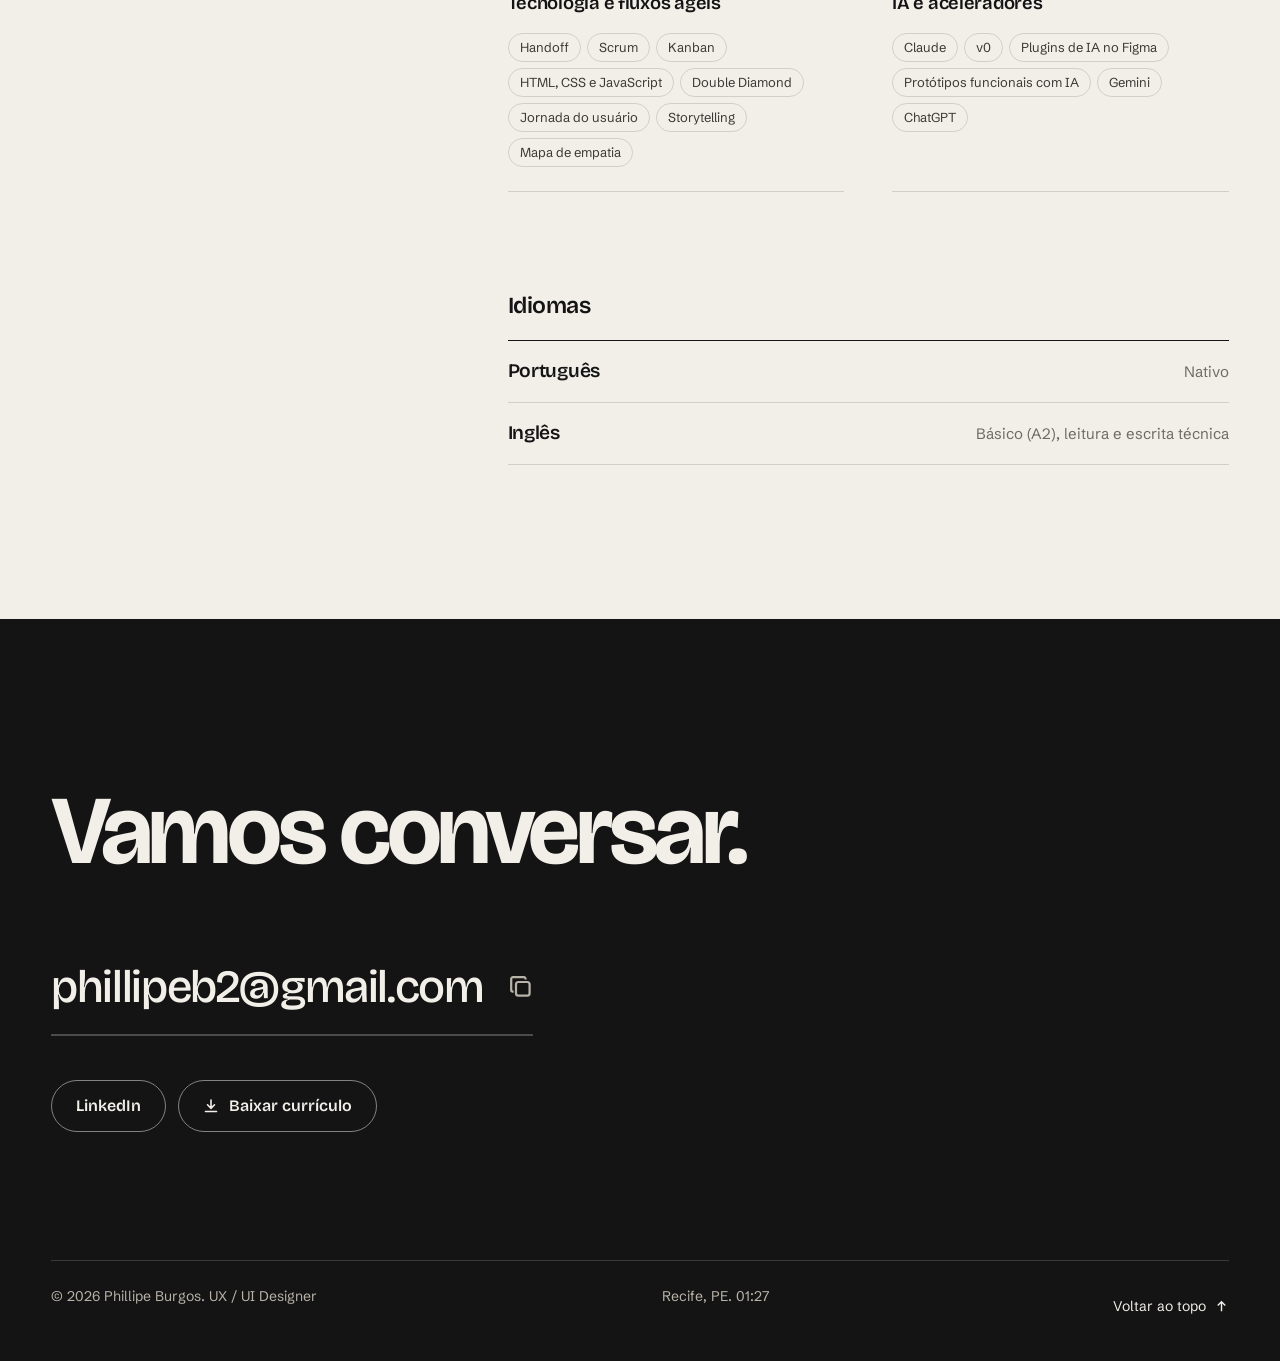
==== commit 4801f939: "Resultados em números e novos aprendizados no case do DS Co-Authored-By: Claude Opus 5.5 <noreply@an" ====
--- a/index.html
+++ b/index.html
@@ -18,7 +18,7 @@
 <script>(function(){var d=document.documentElement,s=0,t=setTimeout(function(){s=Date.now();d.classList.add("is-slow")},500);addEventListener("load",function(){clearTimeout(t);if(!s)return;setTimeout(function(){d.classList.add("is-ready");setTimeout(function(){d.classList.remove("is-slow","is-ready")},900)},Math.max(0,1200-(Date.now()-s)))})})()</script>
 <script>try{if(sessionStorage.getItem("pt")){document.documentElement.classList.add("pt-in");sessionStorage.removeItem("pt")}}catch(e){}</script>
 <script defer src="https://cloud.umami.is/script.js" data-website-id="17da07a0-1ce1-4844-8b0f-482c8715d6e3"></script>
-<link rel="stylesheet" href="css/style.css?v=36">
+<link rel="stylesheet" href="css/style.css?v=37">
 </head>
 <body>
 <div class="loader" aria-hidden="true"><span class="loader-word"><span style="--i:0">b</span><span style="--i:1">u</span><span style="--i:2">r</span><span style="--i:3">g</span><span style="--i:4">o</span><span style="--i:5">s</span></span></div>
--- a/css/style.css
+++ b/css/style.css
@@ -386,12 +386,13 @@
 .case-section>h2{font-family:var(--display);font-weight:600;font-size:clamp(1.5rem,2.4vw,2.1rem);letter-spacing:-.03em;line-height:1.1;position:sticky;top:100px;align-self:start}
 .case-section .body p{font-size:clamp(17px,1.35vw,20px);line-height:1.65;color:var(--ink-2);max-width:62ch}
 .case-section .body p+p{margin-top:1em}
-.steps+p{margin-top:clamp(32px,4vw,48px)}
+.steps+p,.stats+p{margin-top:clamp(32px,4vw,48px)}
 .case-figure{margin-top:clamp(32px,4vw,48px);border-radius:var(--radius);overflow:hidden;border:1px solid var(--line)}
 .case-figure img{display:block;width:100%;height:auto}
 .case-section .body .big{font-family:var(--display);font-weight:500;font-size:clamp(1.5rem,2.8vw,2.6rem);letter-spacing:-.03em;line-height:1.15;color:var(--ink);max-width:24ch}
 
 .steps{display:grid;grid-template-columns:repeat(2,1fr);gap:0 40px;counter-reset:step}
+.steps.one{grid-template-columns:1fr}
 .steps li{padding:26px 0 30px;border-top:1px solid var(--ink);counter-increment:step}
 .steps li::before{content:counter(step,decimal-leading-zero);display:block;font-size:14px;color:var(--red);font-weight:600;margin-bottom:14px;font-variant-numeric:tabular-nums}
 .steps h3{font-family:var(--display);font-weight:600;font-size:clamp(1.25rem,1.8vw,1.55rem);letter-spacing:-.02em;margin-bottom:10px}
@@ -469,3 +470,12 @@
 .gallery figure.wide{grid-column:1/-1}
 .gallery.gallery-fit figure .frame{aspect-ratio:auto}
 .gallery-fit img{display:block;height:auto}
+.stats{display:grid;grid-template-columns:repeat(2,1fr);gap:0 40px}
+.stats li{padding:26px 0 30px;border-top:1px solid var(--ink)}
+.stat-num{display:block;font-family:var(--display);font-weight:600;font-size:clamp(2rem,3.6vw,3.2rem);letter-spacing:-.04em;line-height:1;font-variant-numeric:tabular-nums;margin-bottom:18px}
+.stat-num i{font-style:normal;font-weight:400;color:var(--red)}
+.stats h3{font-family:var(--display);font-weight:600;font-size:clamp(1.1rem,1.5vw,1.3rem);letter-spacing:-.02em;margin-bottom:8px}
+.stats p{color:var(--ink-2);font-size:16px!important;line-height:1.6!important}
+@media (max-width:620px){
+  .stats{grid-template-columns:1fr}
+}
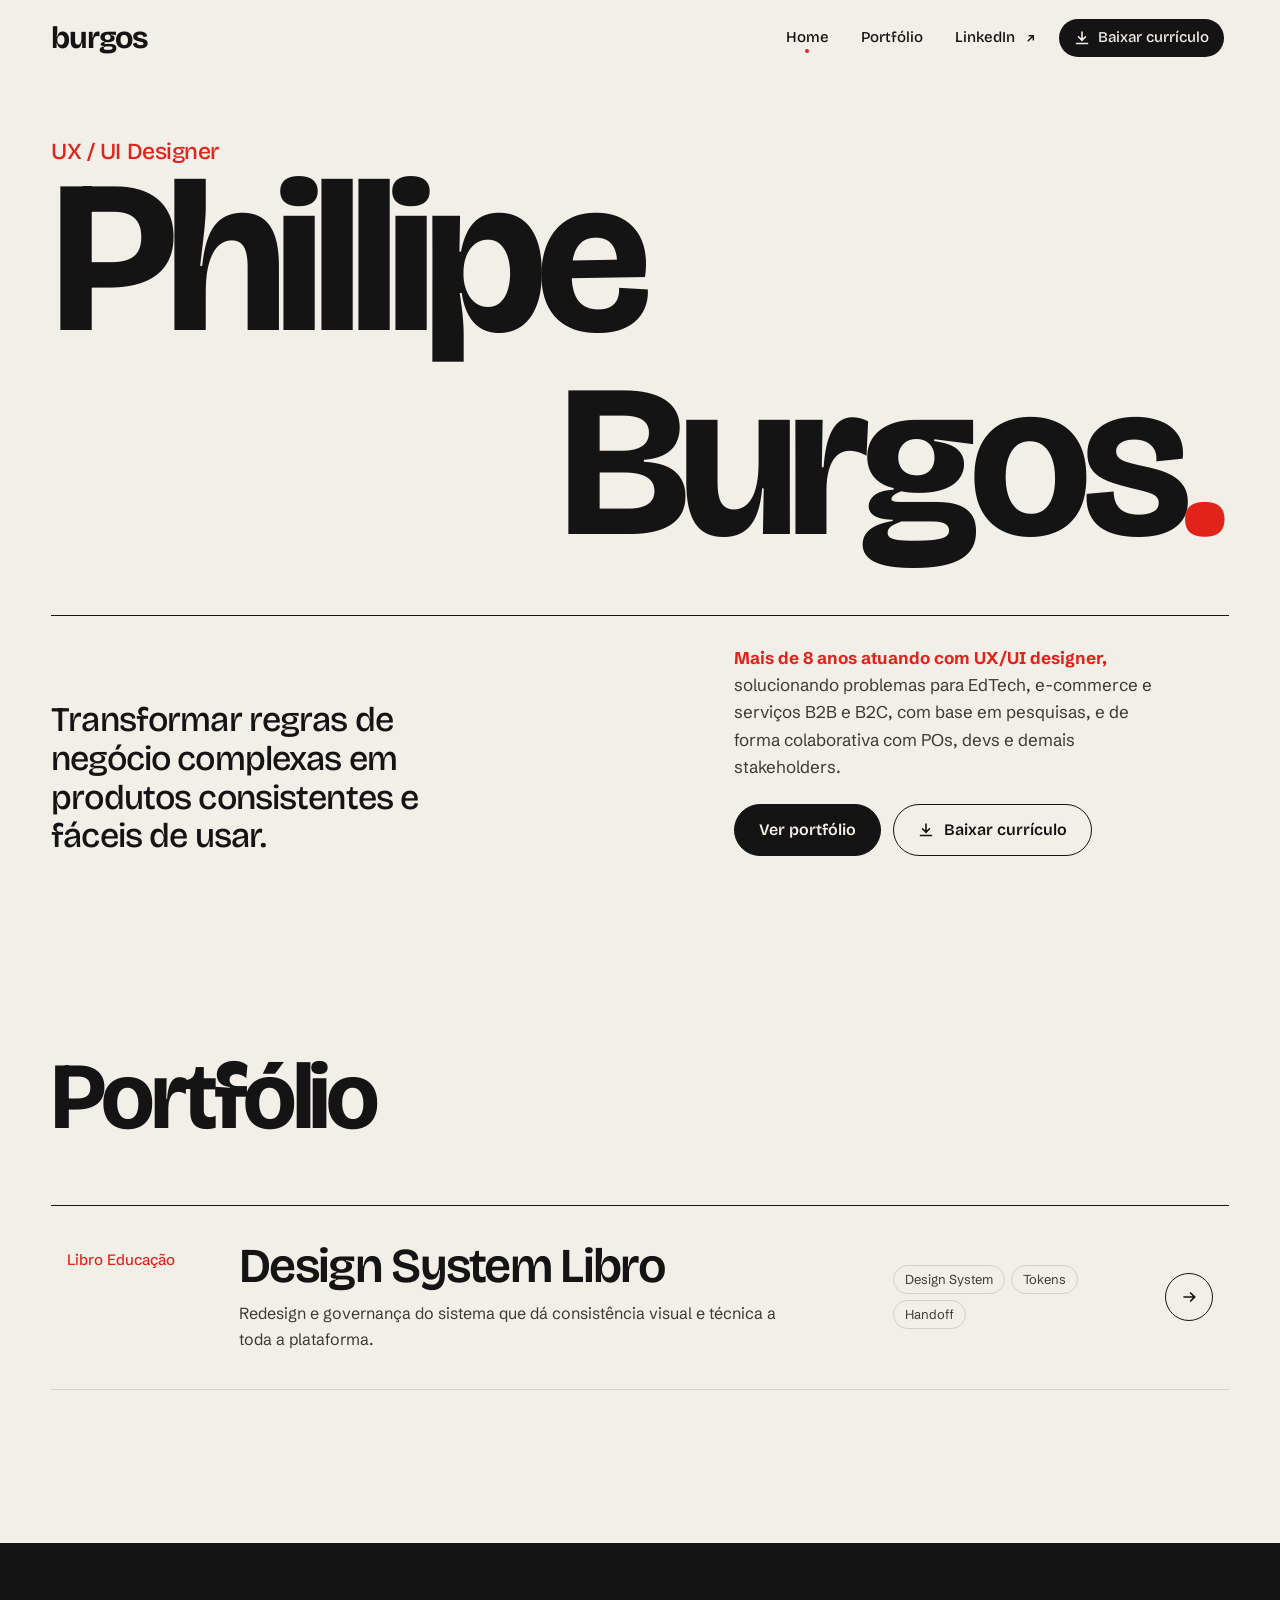
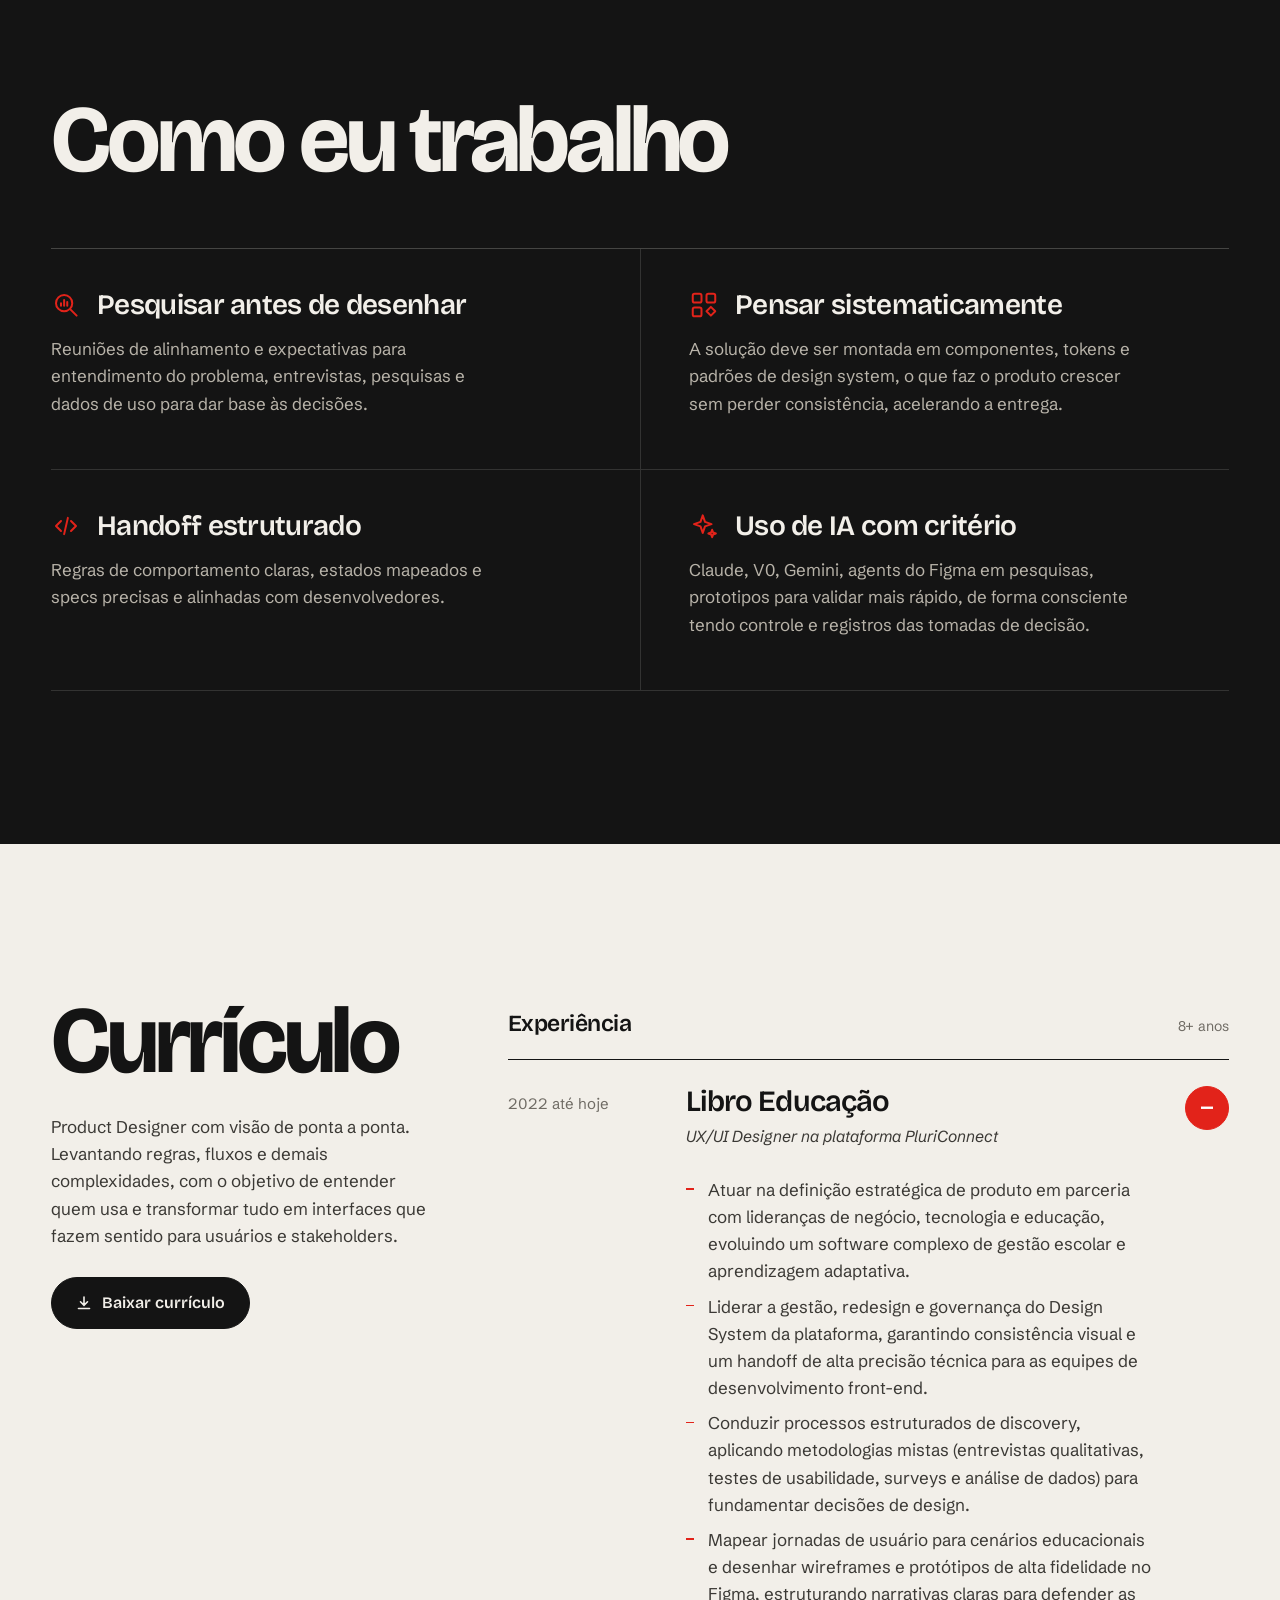
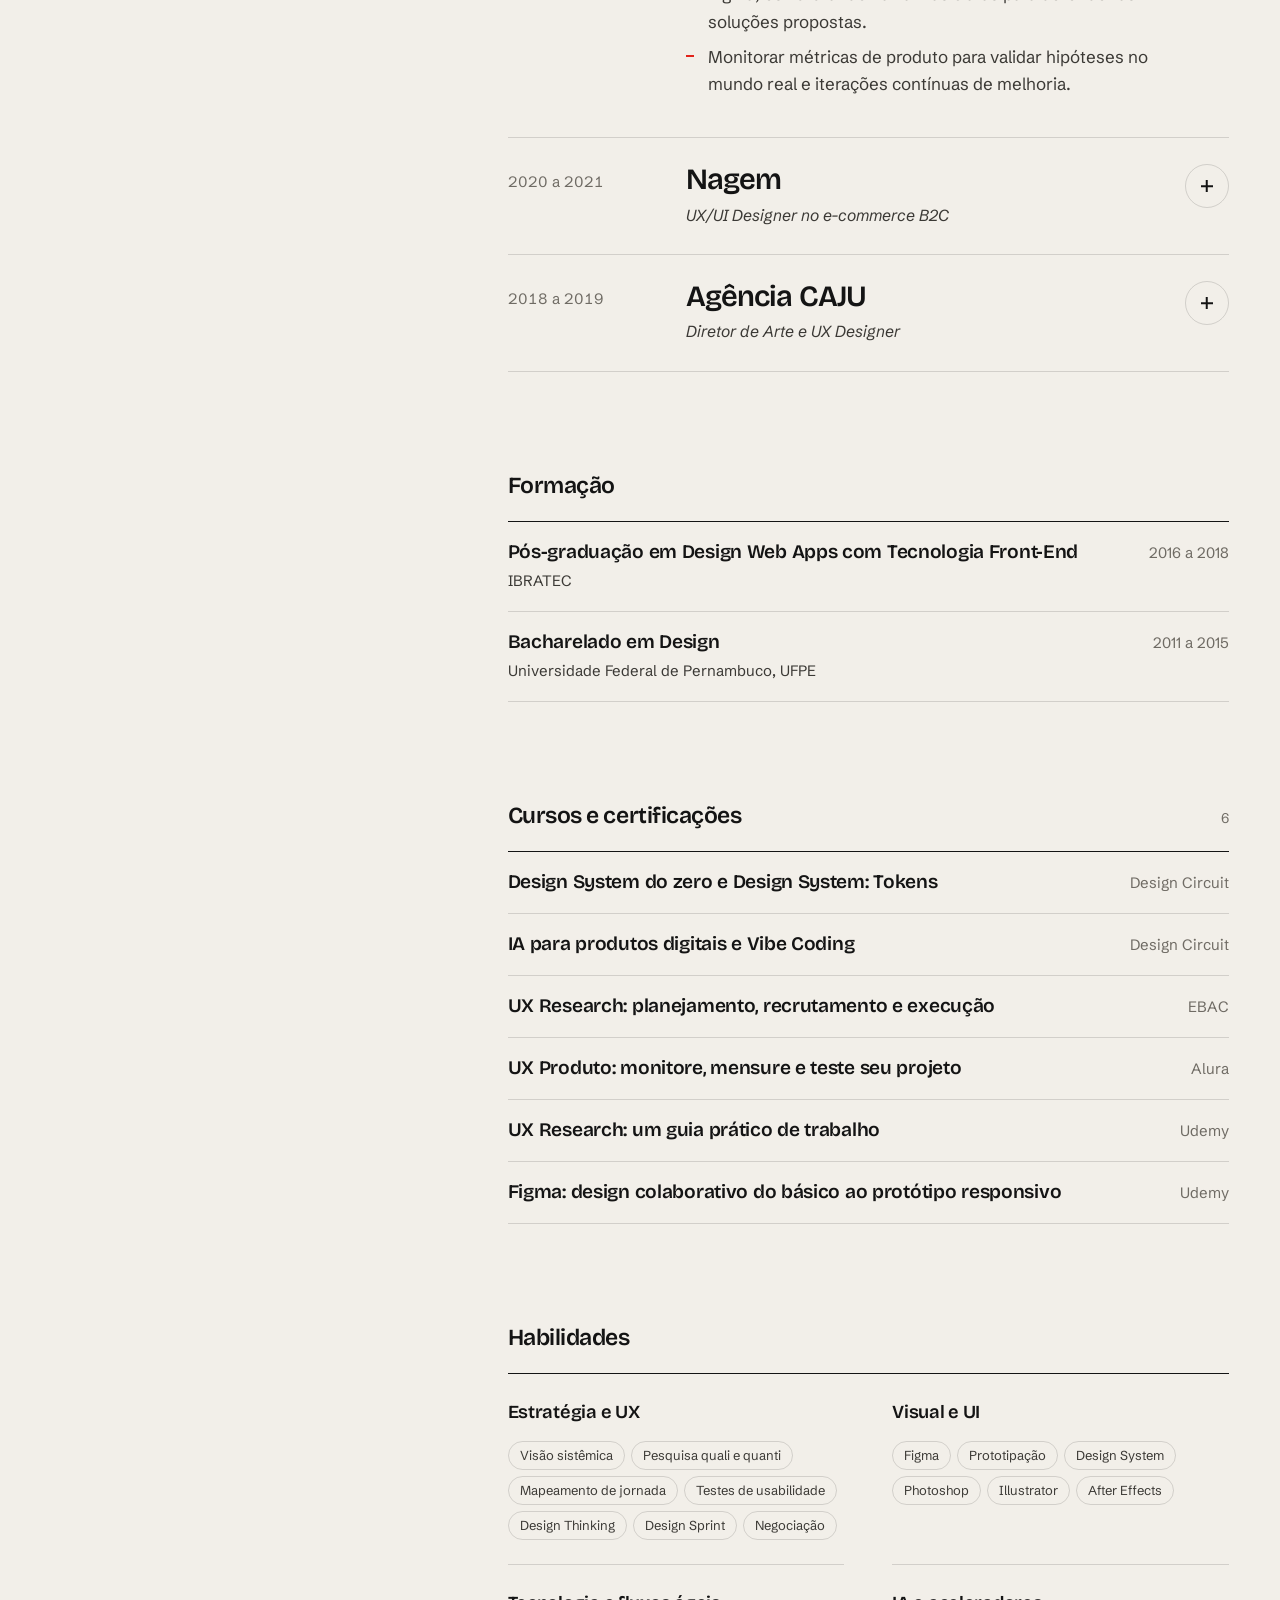
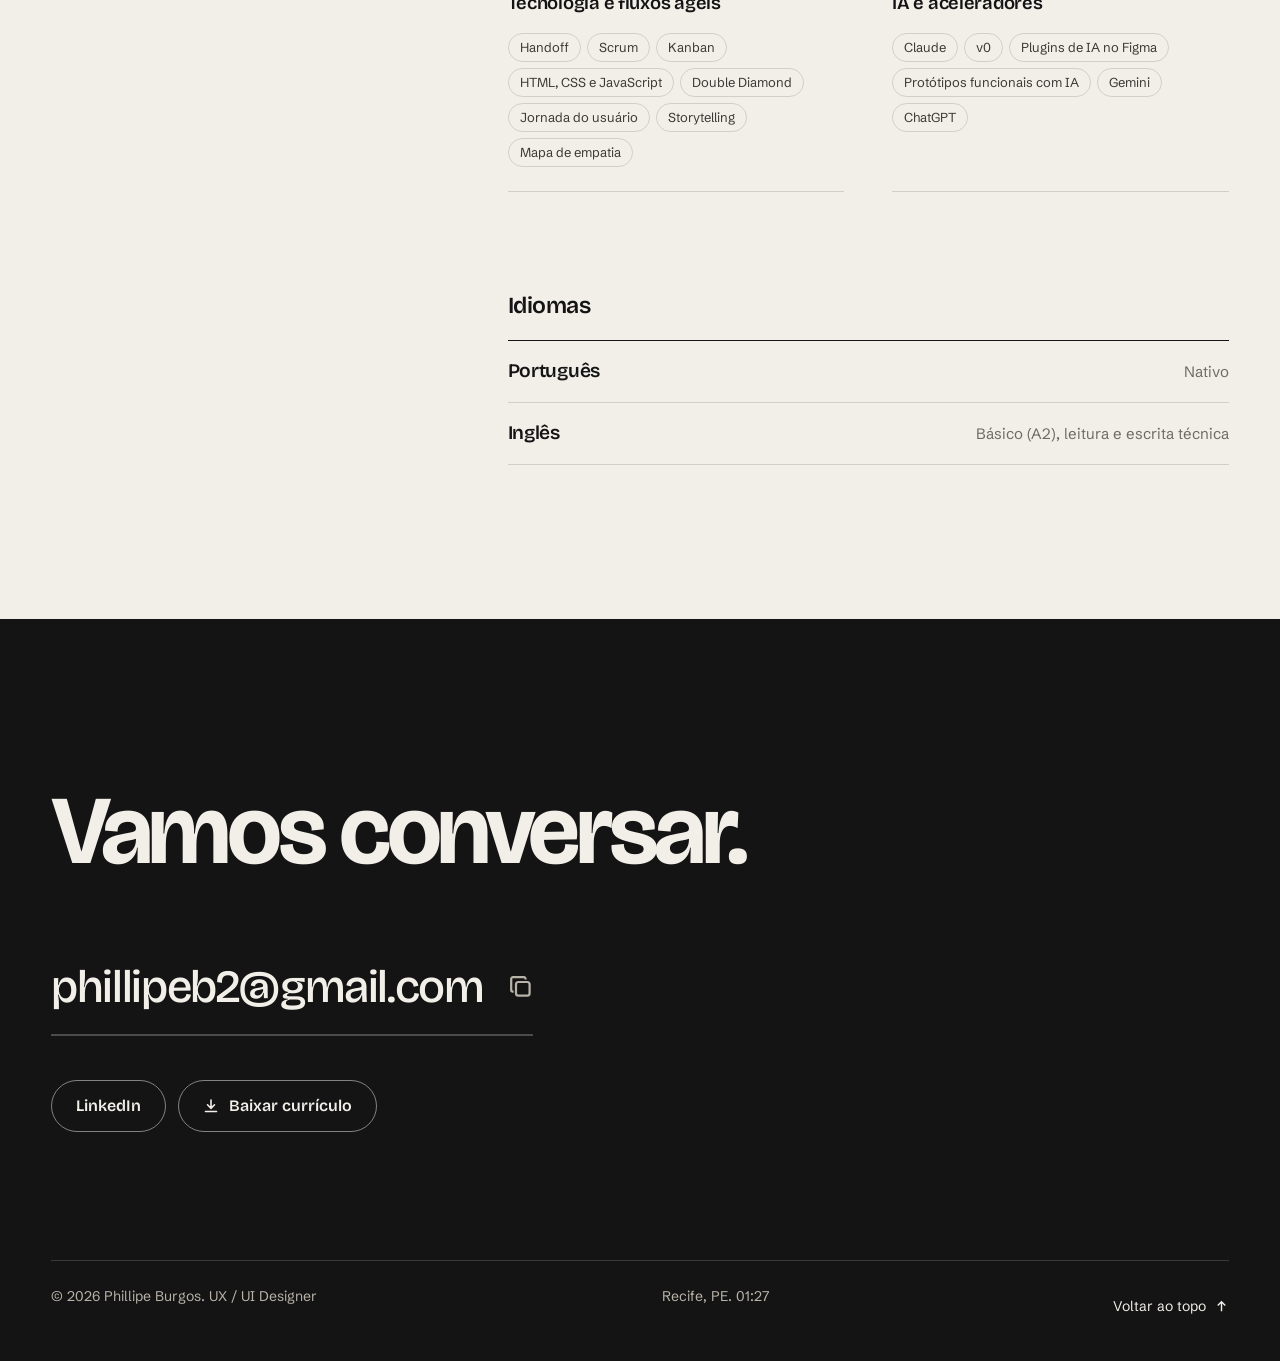
==== commit 390c797d: "Página do DS passa a ser design-system-libro.html O endereço antigo redireciona para o novo.  Co-Aut" ====
--- a/index.html
+++ b/index.html
@@ -110,7 +110,7 @@
       </div>
       <ul class="projects" id="projects">
         <li class="project">
-          <a href="projetos/design-system-pluriconnect.html">
+          <a href="projetos/design-system-libro.html">
             <span class="p-thumb" aria-hidden="true"><img src="assets/img/projetos/design-system-pluriconnect/capa.jpg" alt="" loading="lazy" decoding="async"></span>
             <span class="p-bg" aria-hidden="true"><img src="assets/img/projetos/design-system-pluriconnect/capa.jpg" alt="" loading="lazy" decoding="async"></span>
             <span class="p-client">Libro Educação</span>
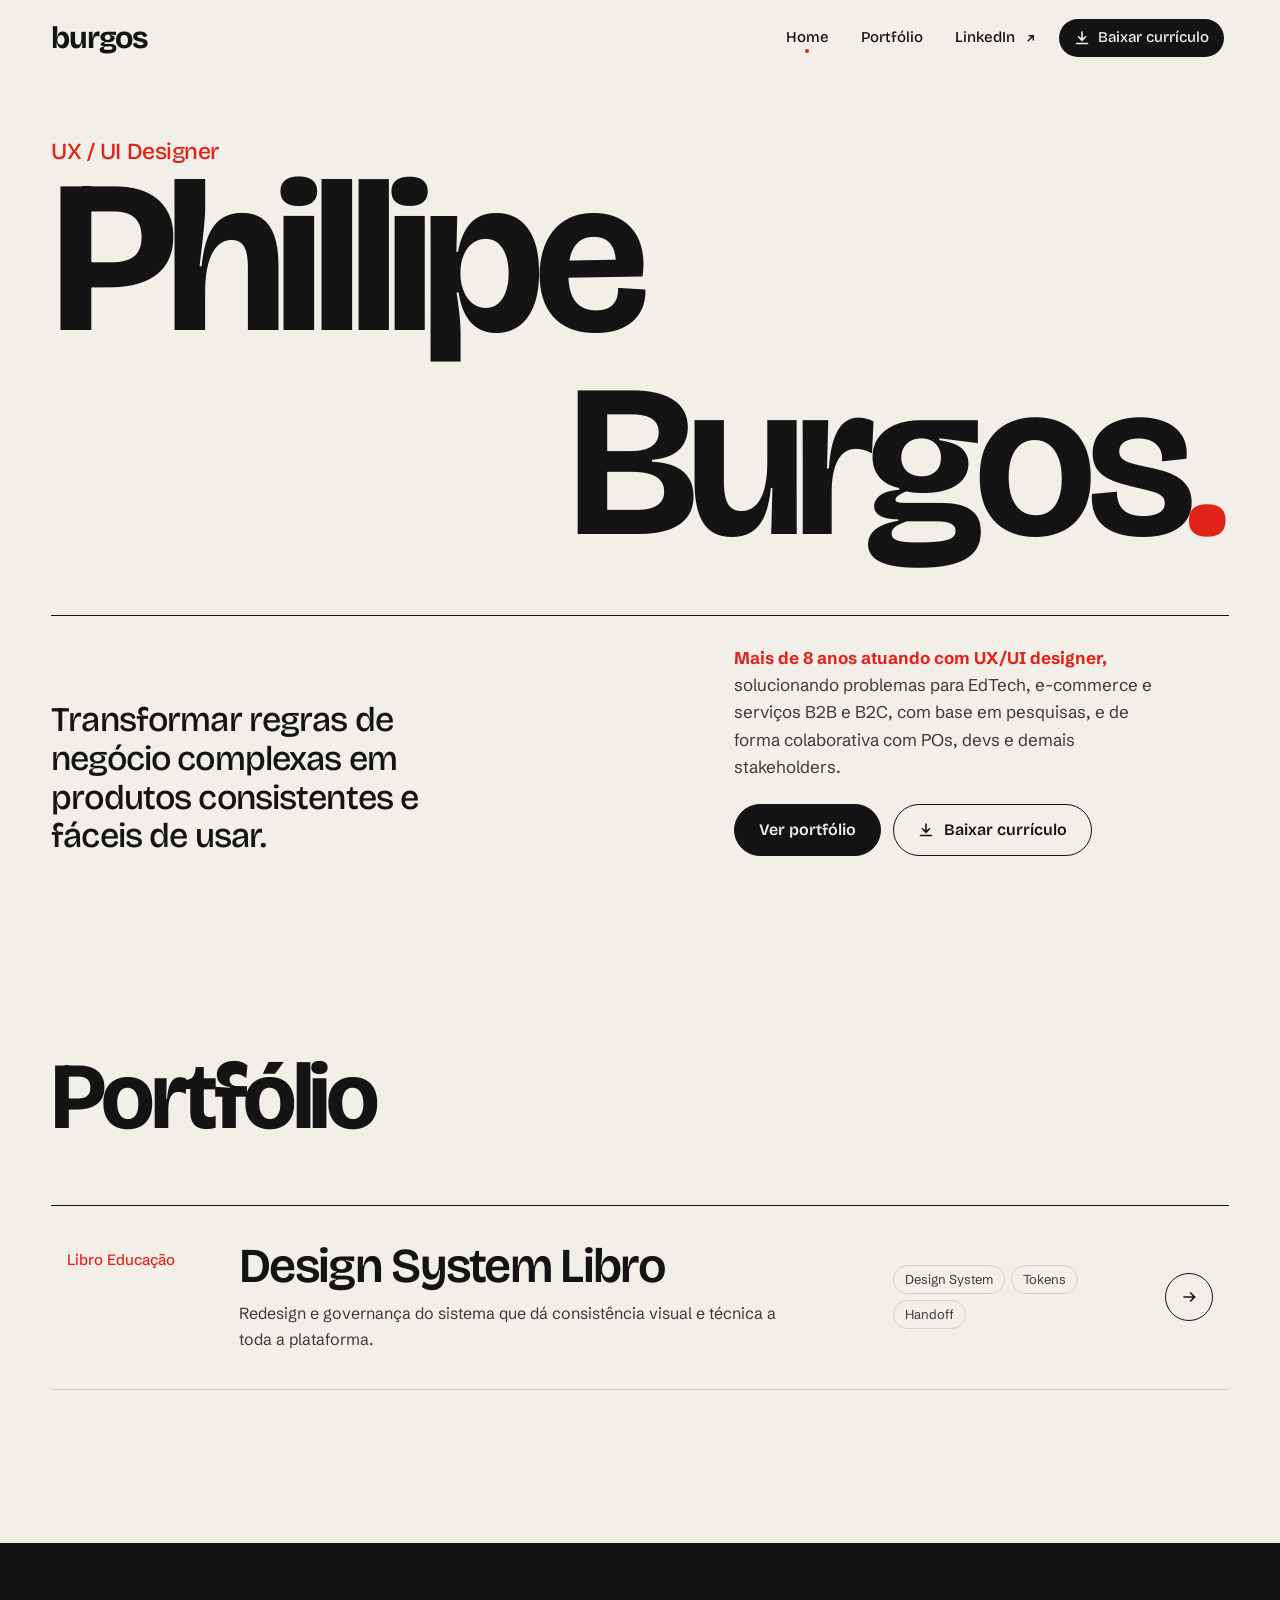
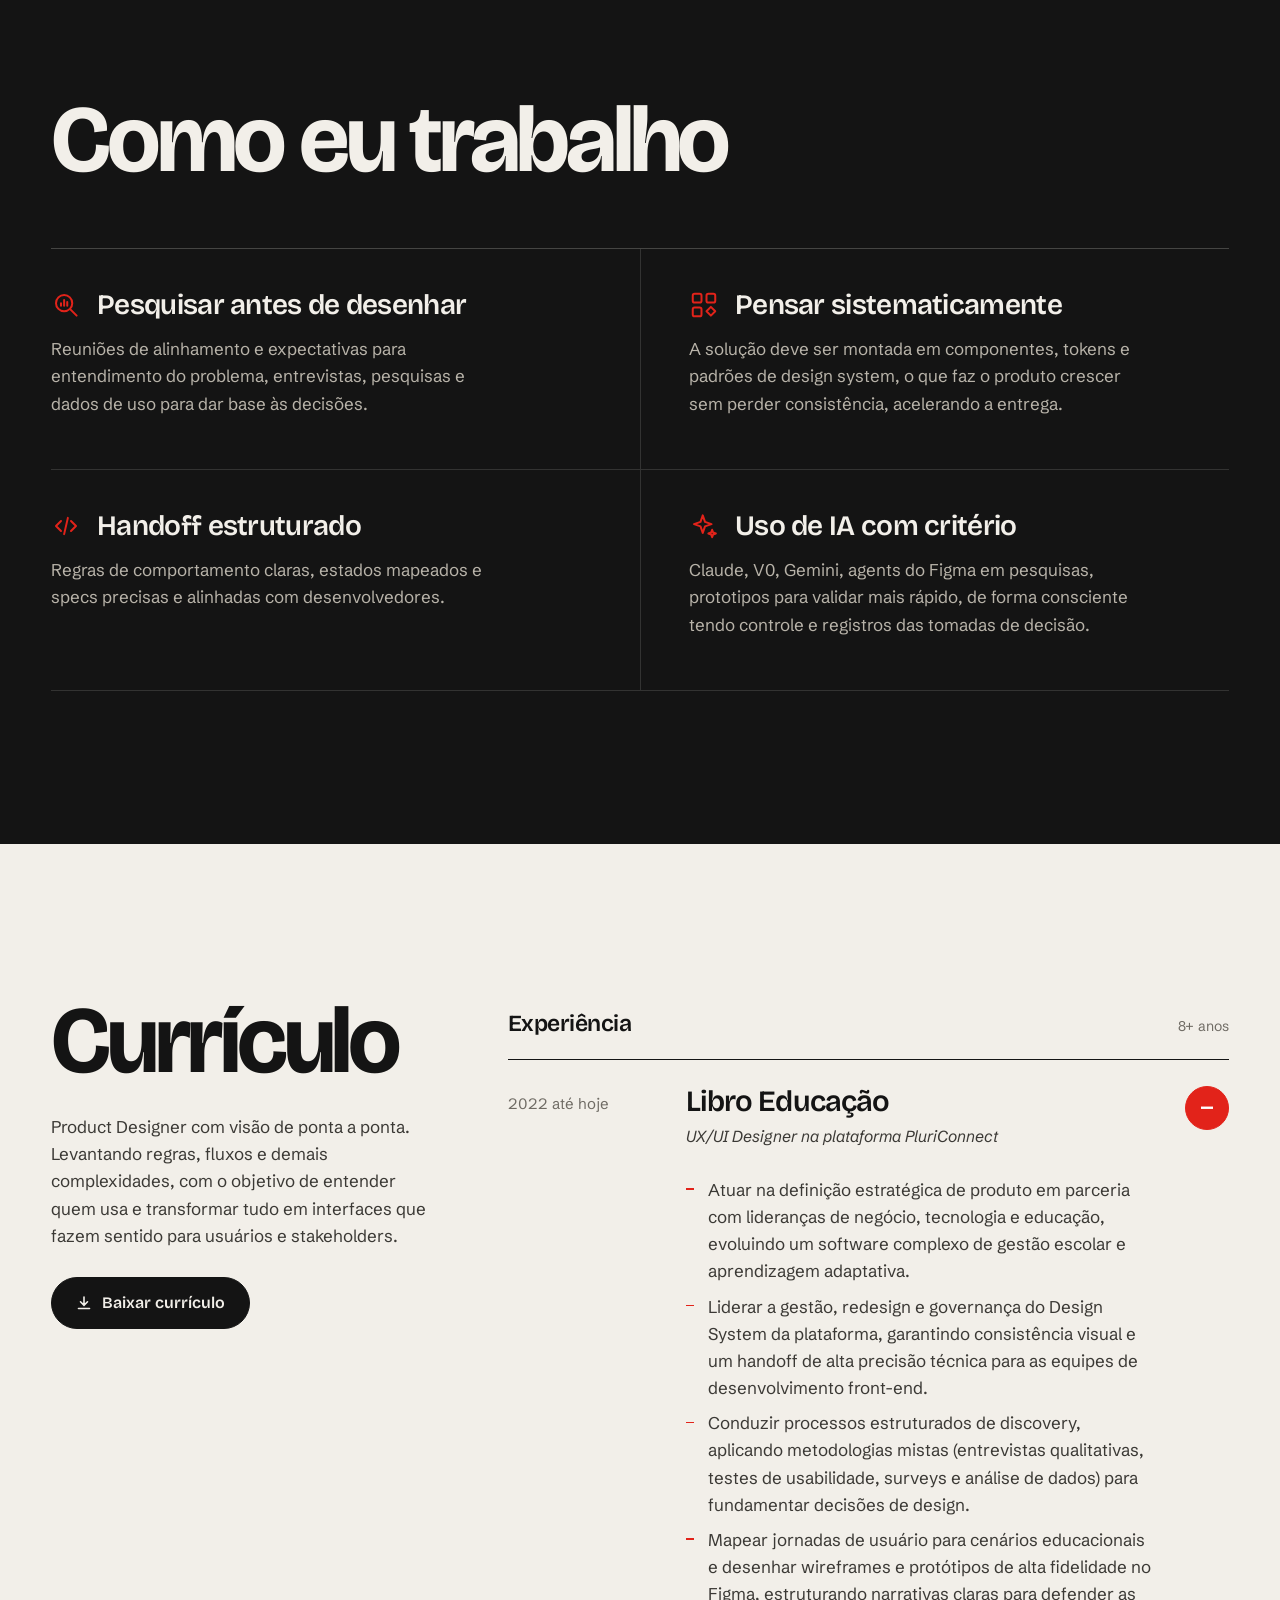
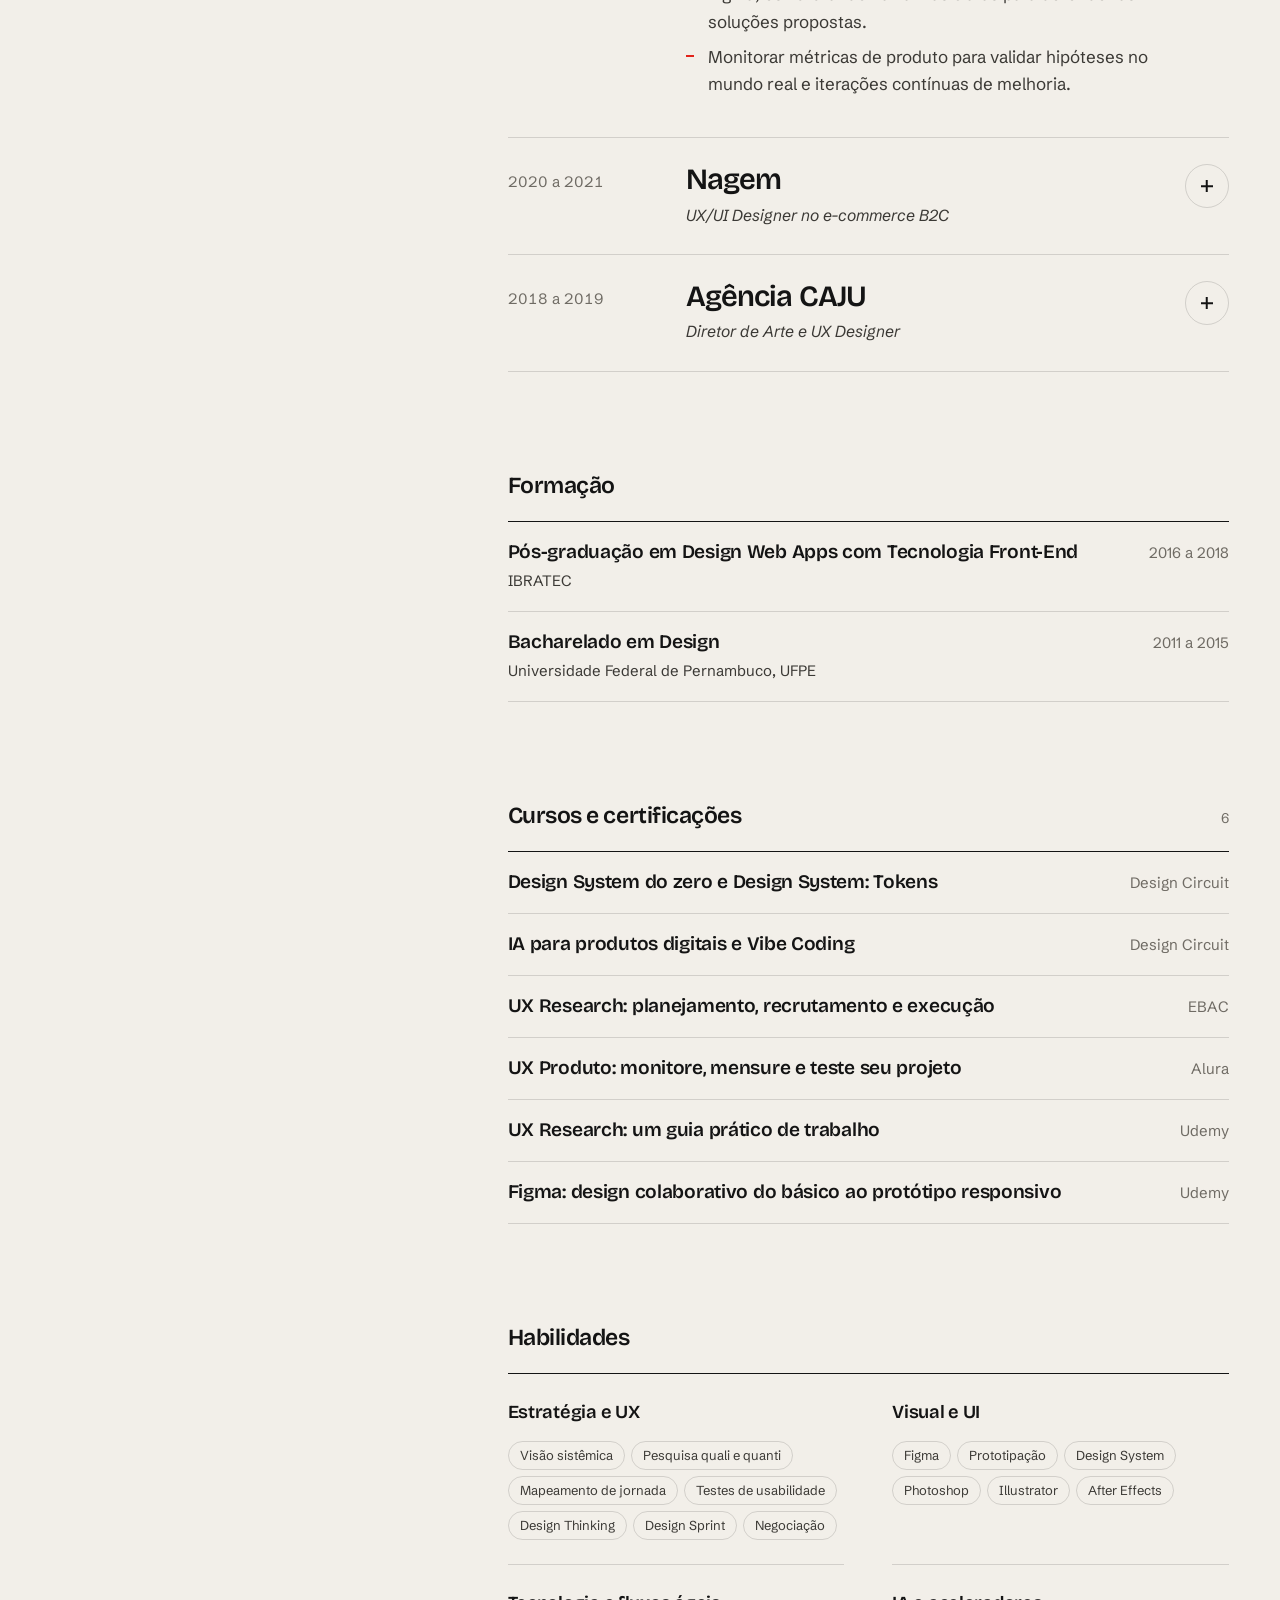
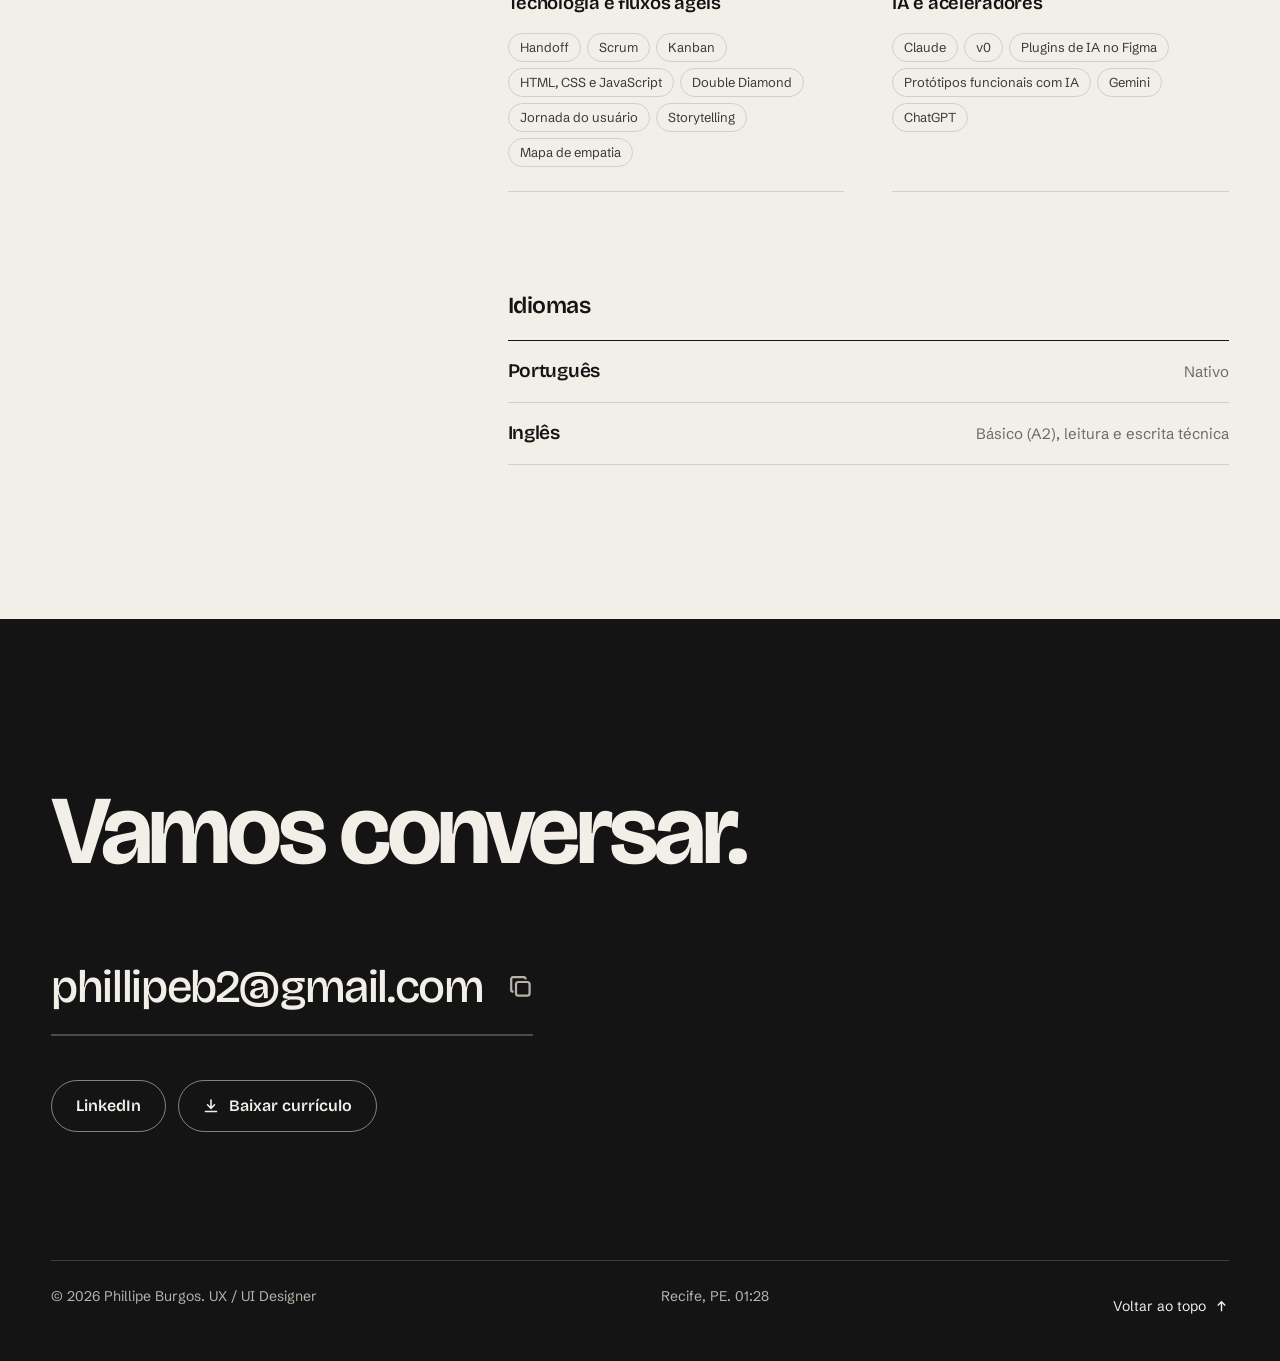
==== commit 2844bbae: "Galeria com zoom nas imagens dos projetos Clique ou toque abre a imagem em tela cheia com PhotoSwipe" ====
--- a/index.html
+++ b/index.html
@@ -18,7 +18,7 @@
 <script>(function(){var d=document.documentElement,s=0,t=setTimeout(function(){s=Date.now();d.classList.add("is-slow")},500);addEventListener("load",function(){clearTimeout(t);if(!s)return;setTimeout(function(){d.classList.add("is-ready");setTimeout(function(){d.classList.remove("is-slow","is-ready")},900)},Math.max(0,1200-(Date.now()-s)))})})()</script>
 <script>try{if(sessionStorage.getItem("pt")){document.documentElement.classList.add("pt-in");sessionStorage.removeItem("pt")}}catch(e){}</script>
 <script defer src="https://cloud.umami.is/script.js" data-website-id="17da07a0-1ce1-4844-8b0f-482c8715d6e3"></script>
-<link rel="stylesheet" href="css/style.css?v=37">
+<link rel="stylesheet" href="css/style.css?v=38">
 </head>
 <body>
 <div class="loader" aria-hidden="true"><span class="loader-word"><span style="--i:0">b</span><span style="--i:1">u</span><span style="--i:2">r</span><span style="--i:3">g</span><span style="--i:4">o</span><span style="--i:5">s</span></span></div>
@@ -308,7 +308,7 @@
     </div>
   </div>
 </footer>
-<div class="toast" role="status" aria-live="polite"><i><svg viewBox="0 0 10 10" fill="none" stroke="#fff" stroke-width="1.8" aria-hidden="true"><path d="M2 5.2 4.2 7.3 8 3"/></svg></i><span>E-mail copiado</span></div><script src="js/main.js?v=11" defer></script>
+<div class="toast" role="status" aria-live="polite"><i><svg viewBox="0 0 10 10" fill="none" stroke="#fff" stroke-width="1.8" aria-hidden="true"><path d="M2 5.2 4.2 7.3 8 3"/></svg></i><span>E-mail copiado</span></div><script src="js/main.js?v=12" defer></script>
 <script src="js/home.js?v=2" defer></script>
 </body>
 </html>
--- a/css/style.css
+++ b/css/style.css
@@ -479,3 +479,7 @@
 @media (max-width:620px){
   .stats{grid-template-columns:1fr}
 }
+.zoomable{cursor:zoom-in}
+.zoomable:focus-visible{outline-offset:-4px}
+.pswp.pswp{--pswp-bg:#141414}
+body:has(.pswp--open) .cursor{z-index:100001}
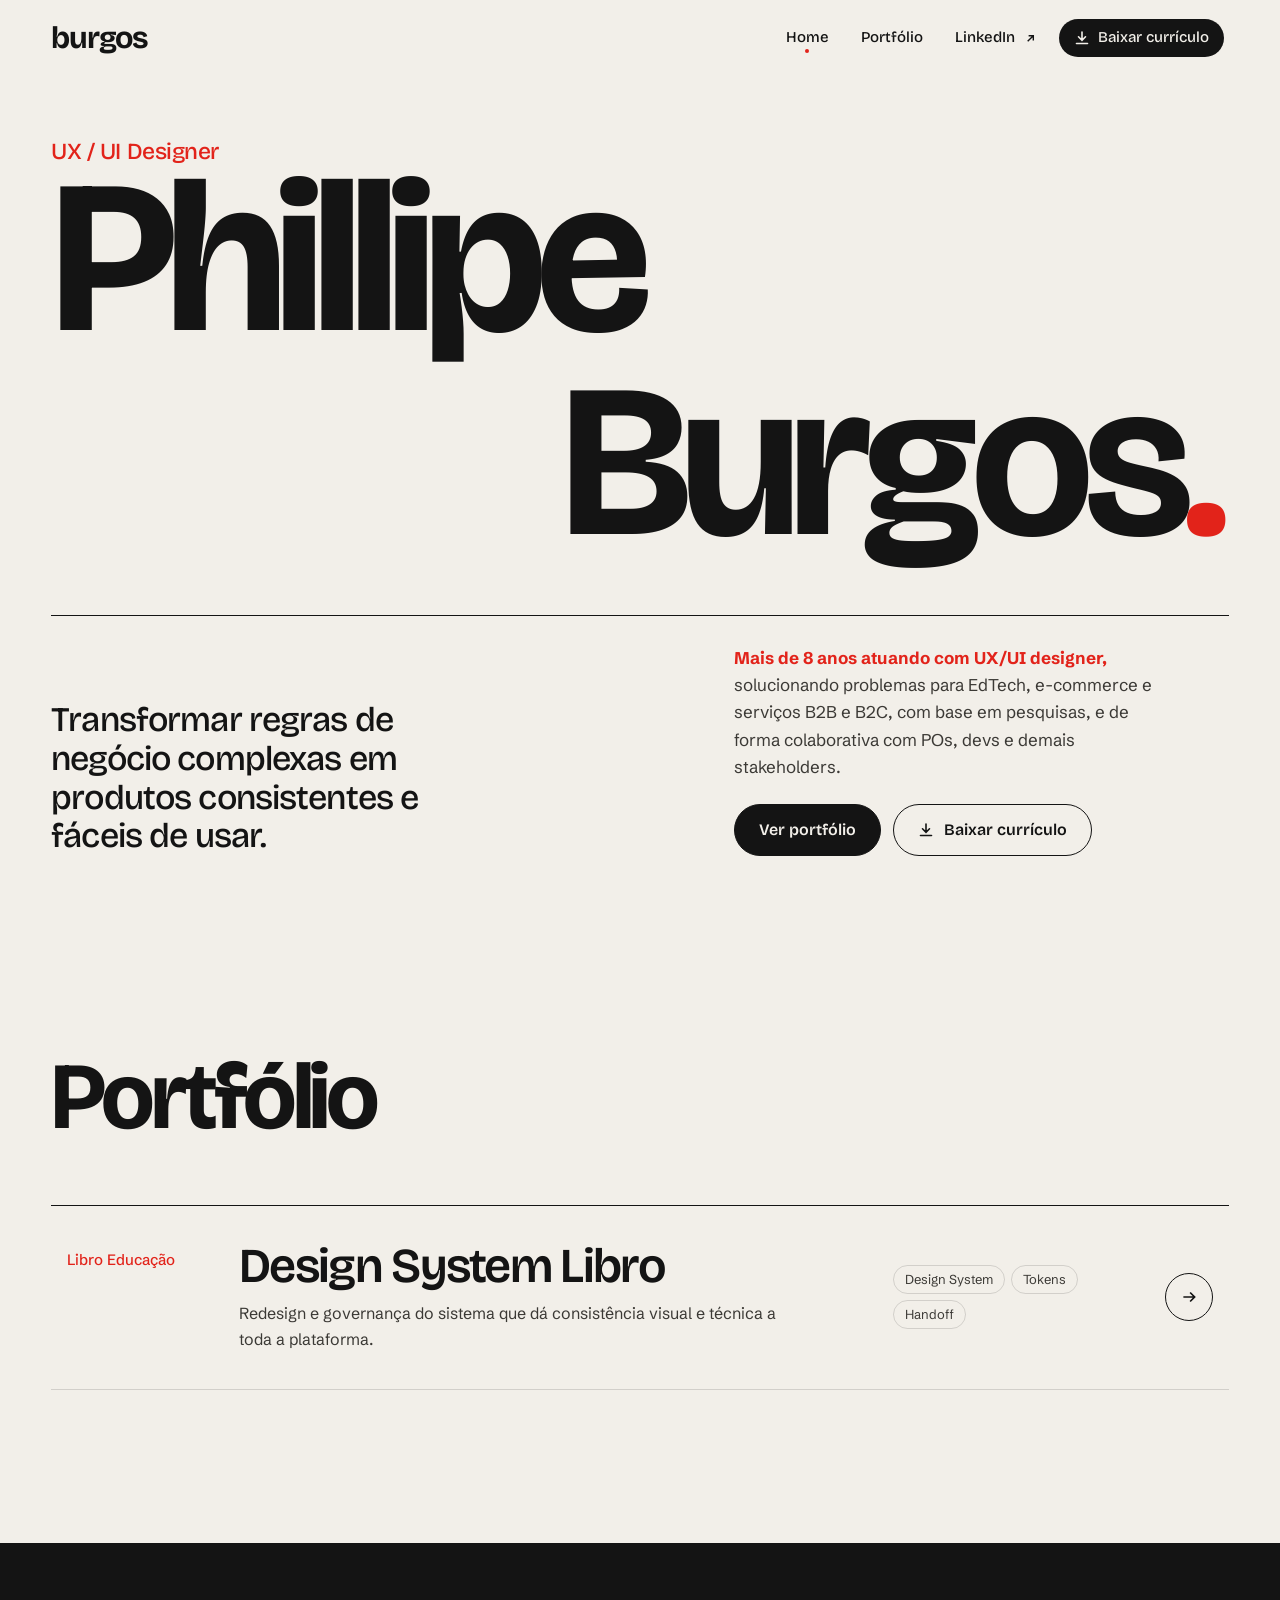
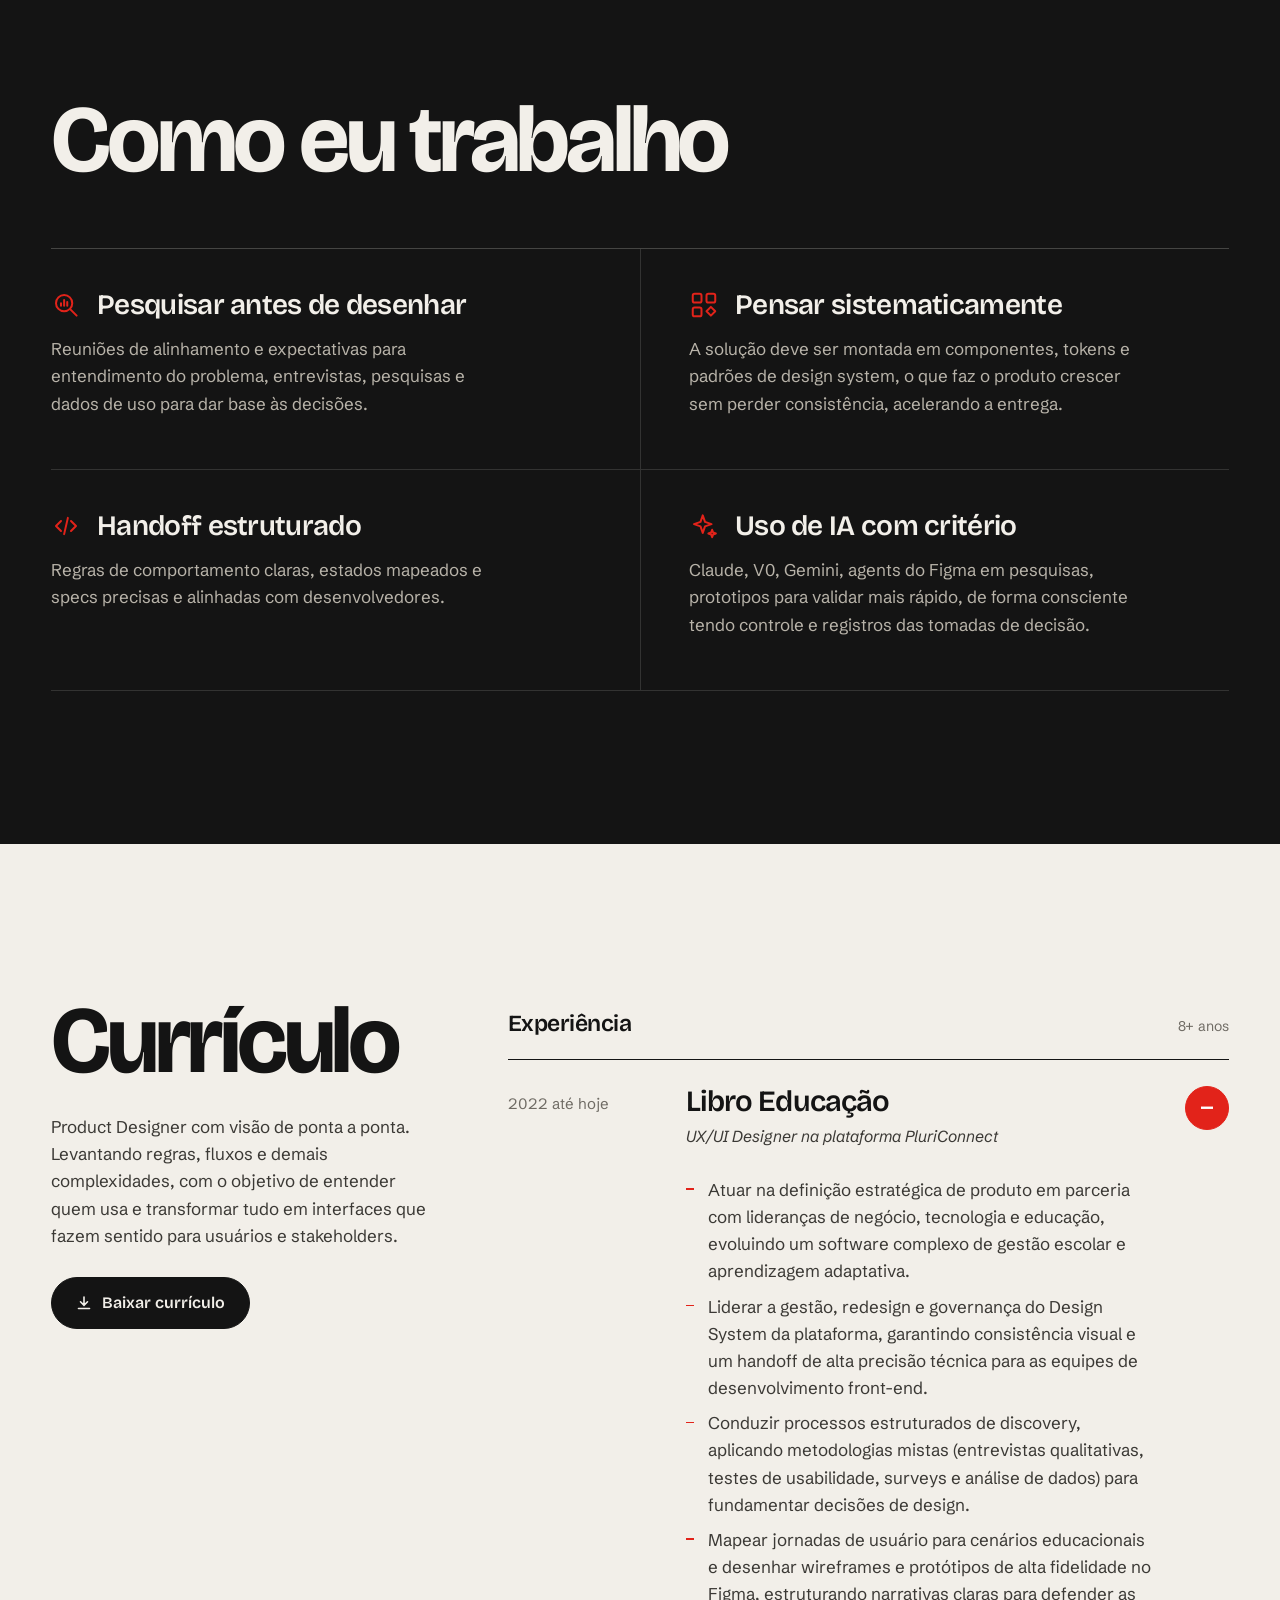
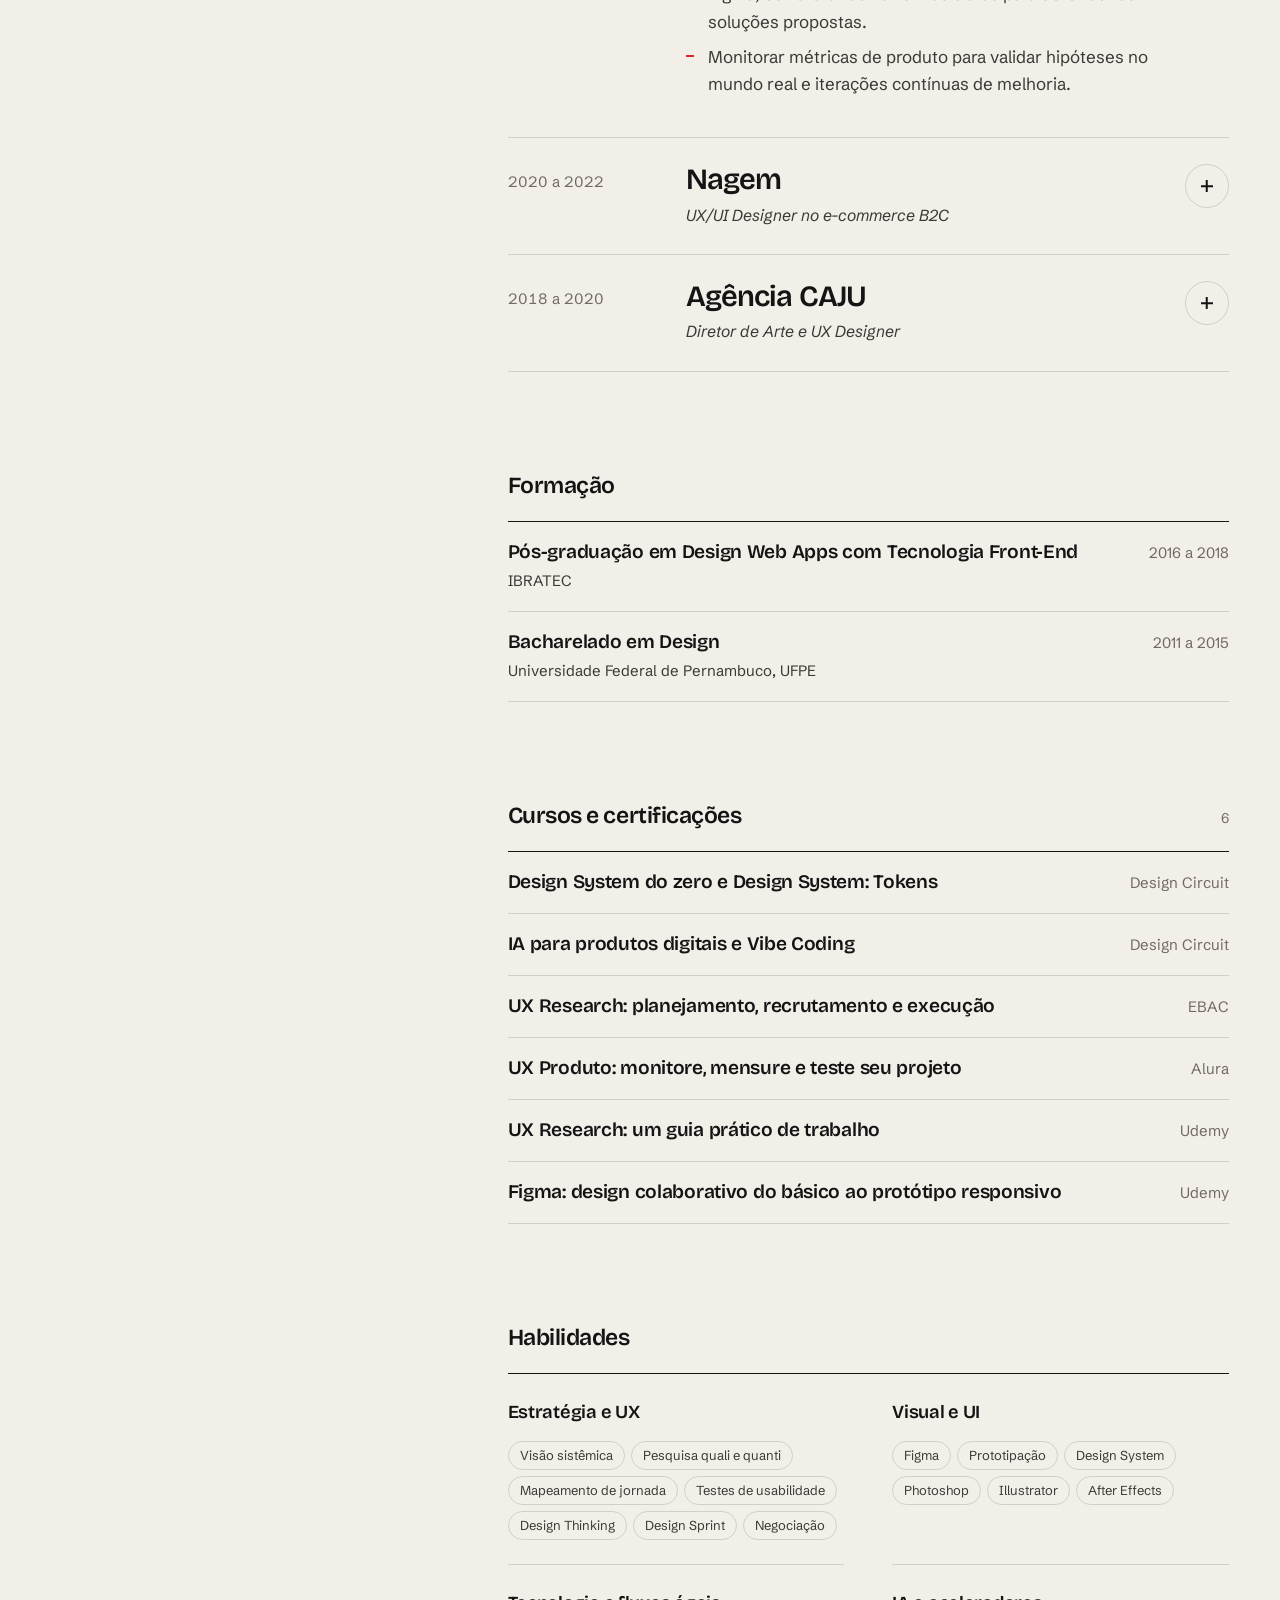
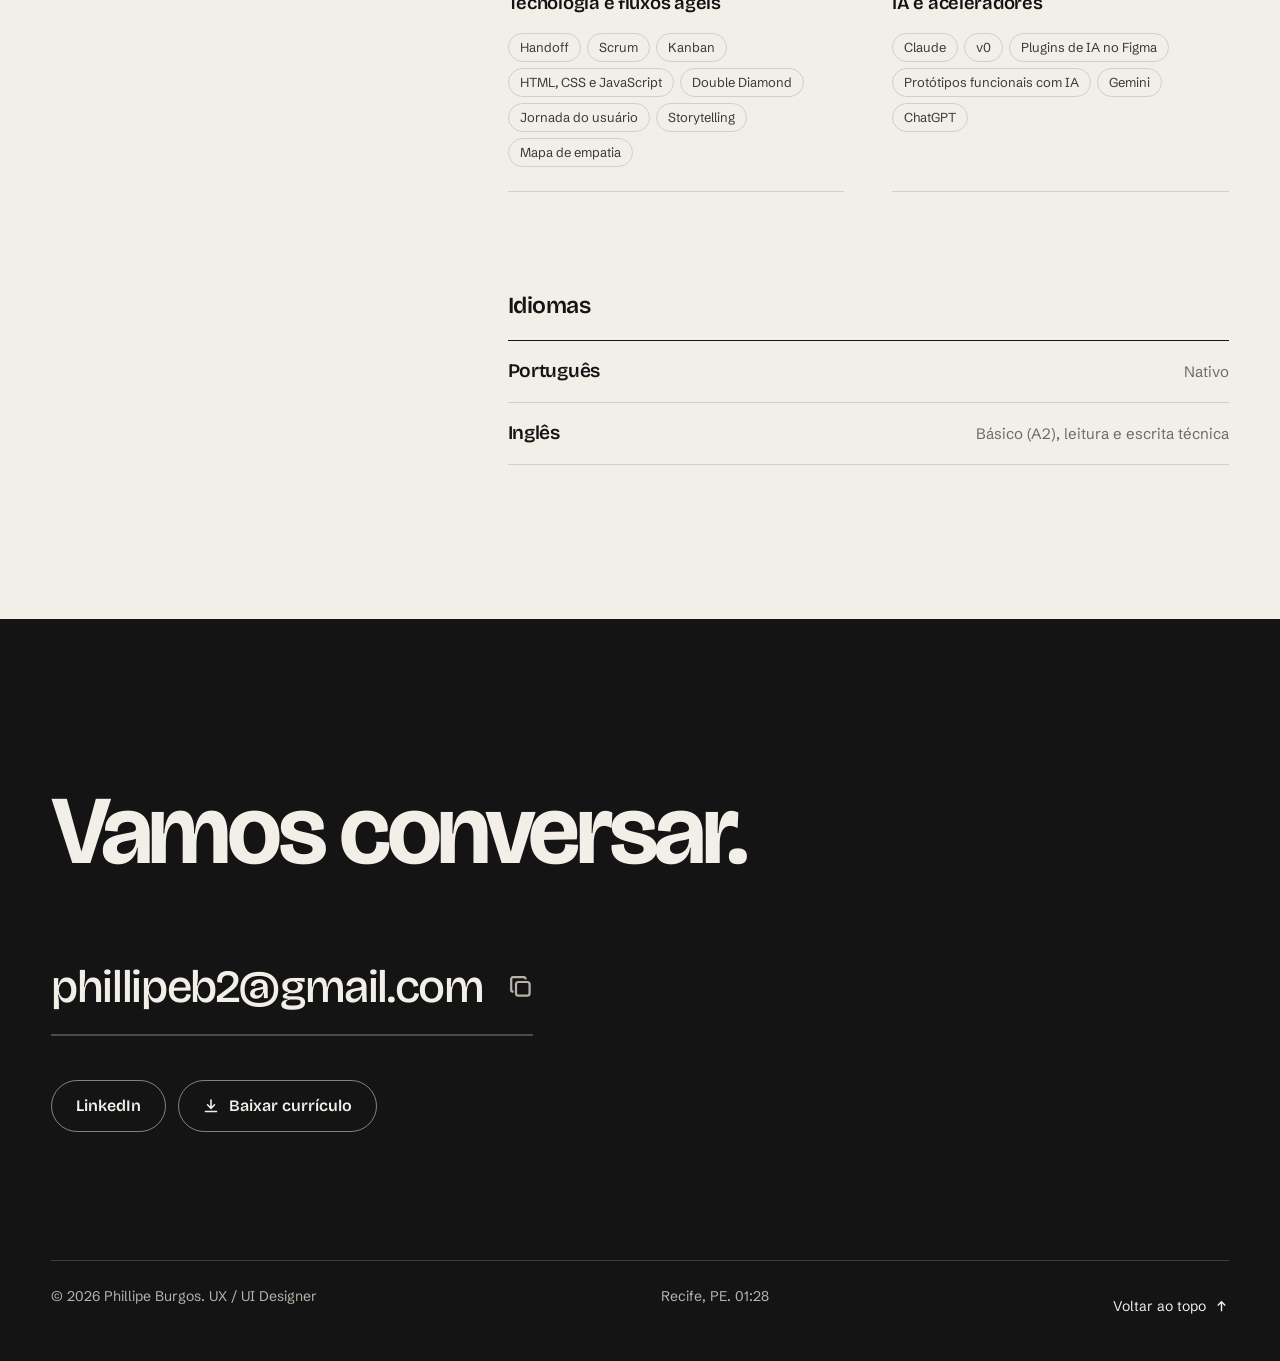
==== commit 0beedc75: "Novo currículo em PDF e datas de experiência atualizadas Co-Authored-By: Claude Opus 5.5 <noreply@an" ====
--- a/index.html
+++ b/index.html
@@ -213,7 +213,7 @@
 
           <div class="job">
             <button class="job-head" aria-expanded="false" aria-controls="job-2">
-              <span class="job-when">2020 a 2021</span>
+              <span class="job-when">2020 a 2022</span>
               <span><span class="job-co">Nagem</span><span class="job-role">UX/UI Designer no e-commerce B2C</span></span>
               <span class="plus" aria-hidden="true"></span>
             </button>
@@ -228,7 +228,7 @@
 
           <div class="job">
             <button class="job-head" aria-expanded="false" aria-controls="job-3">
-              <span class="job-when">2018 a 2019</span>
+              <span class="job-when">2018 a 2020</span>
               <span><span class="job-co">Agência CAJU</span><span class="job-role">Diretor de Arte e UX Designer</span></span>
               <span class="plus" aria-hidden="true"></span>
             </button>
